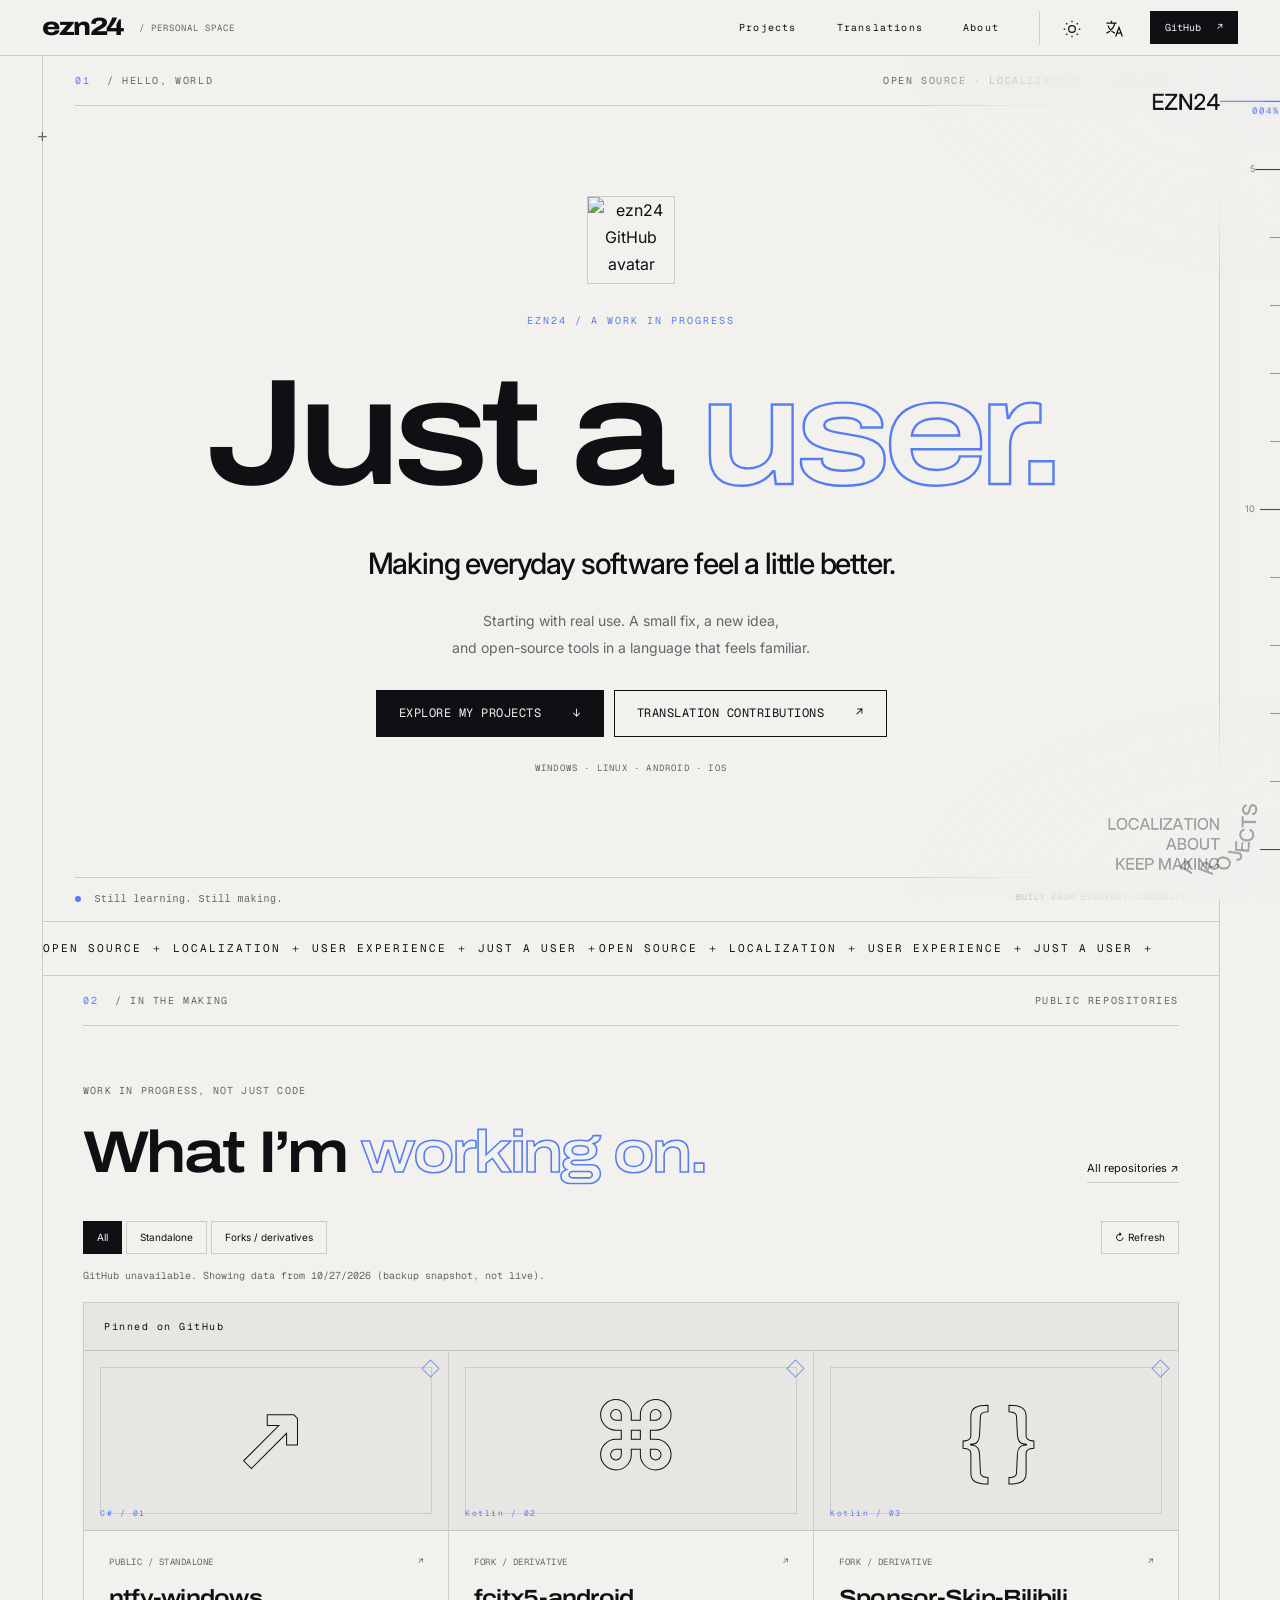
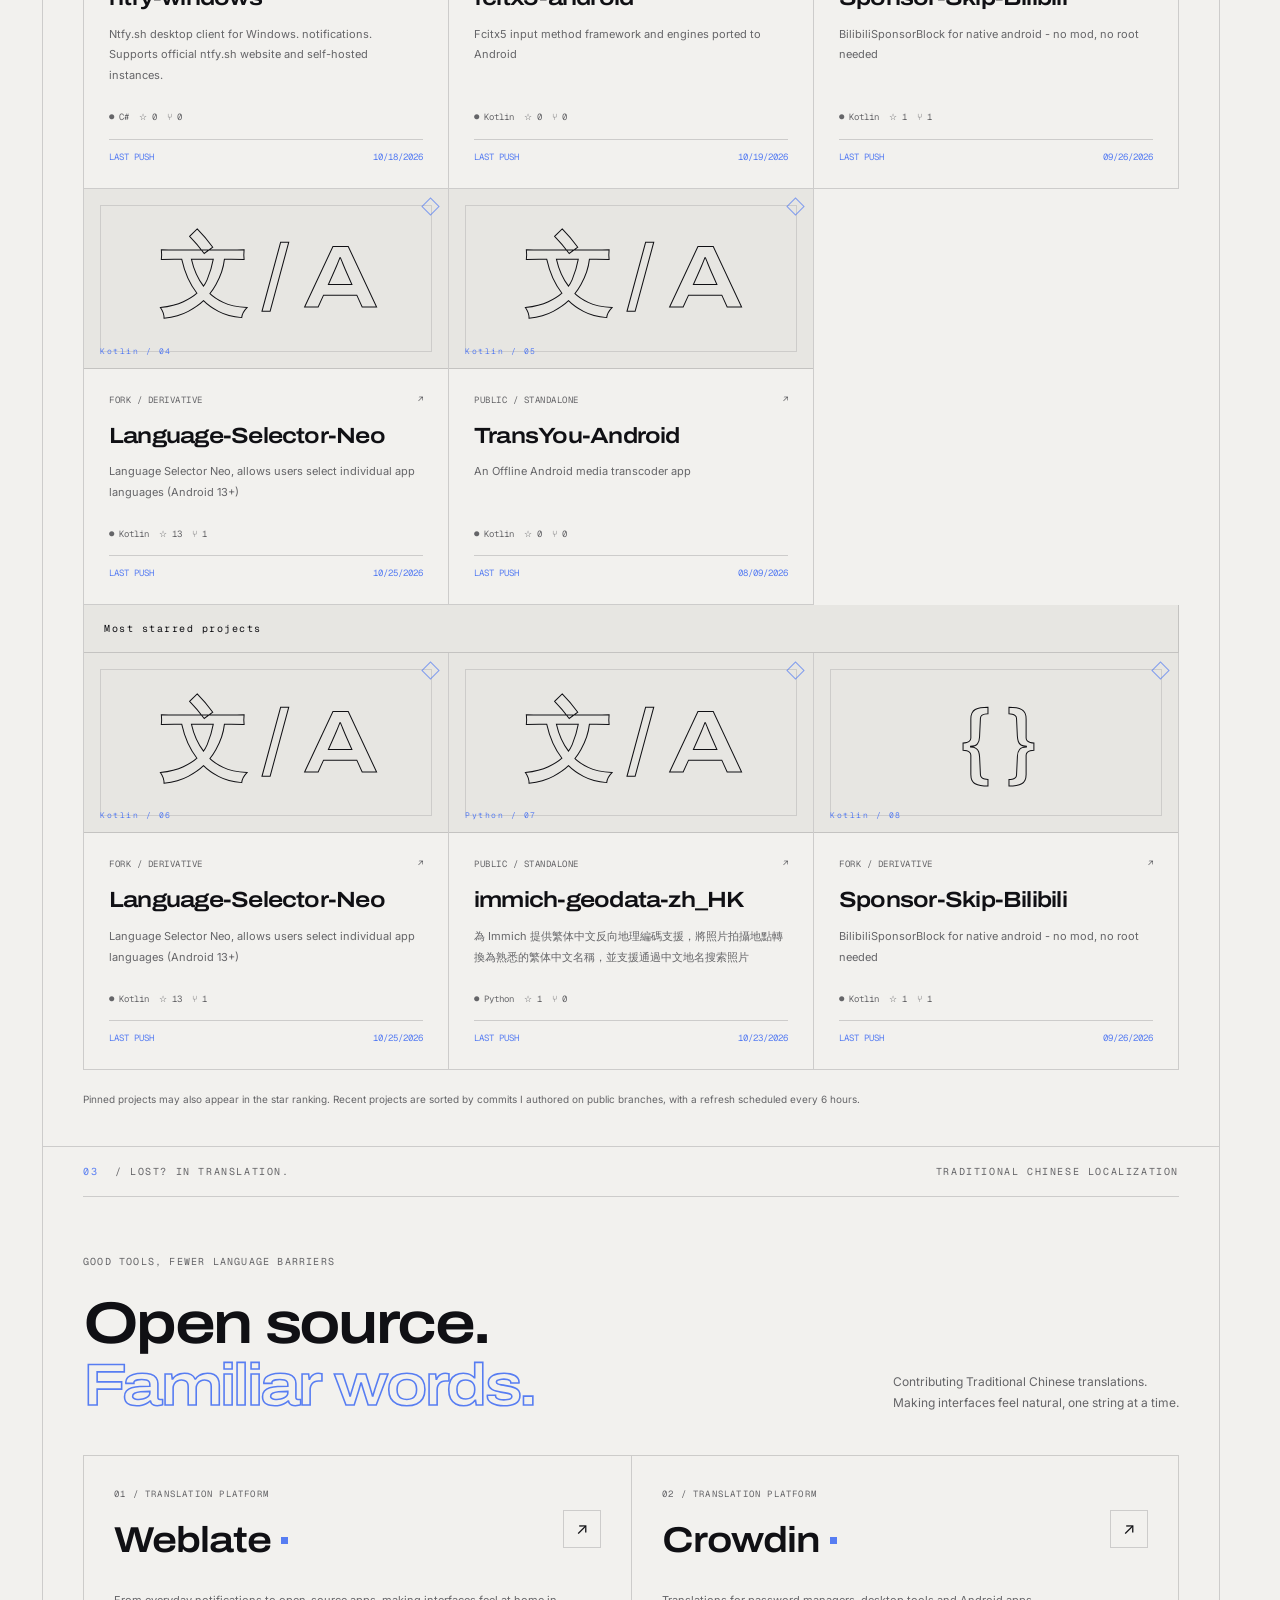
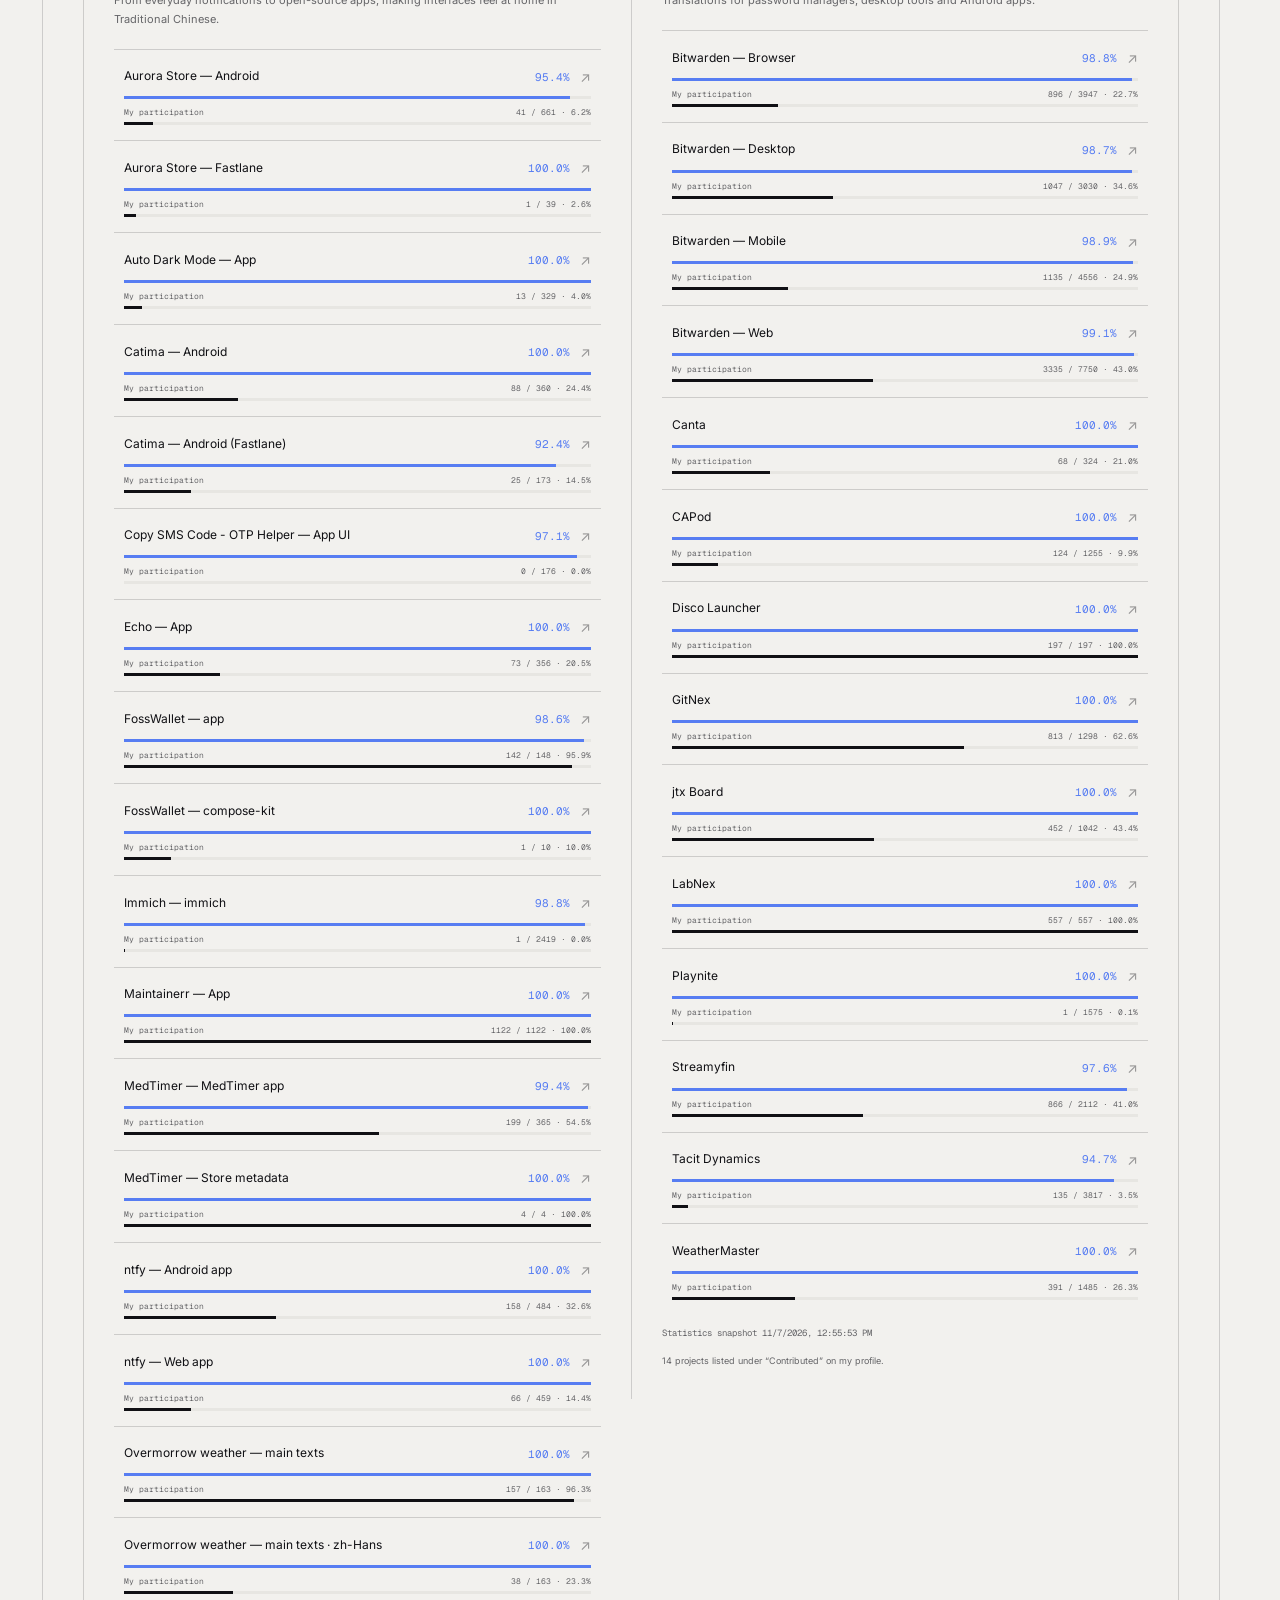
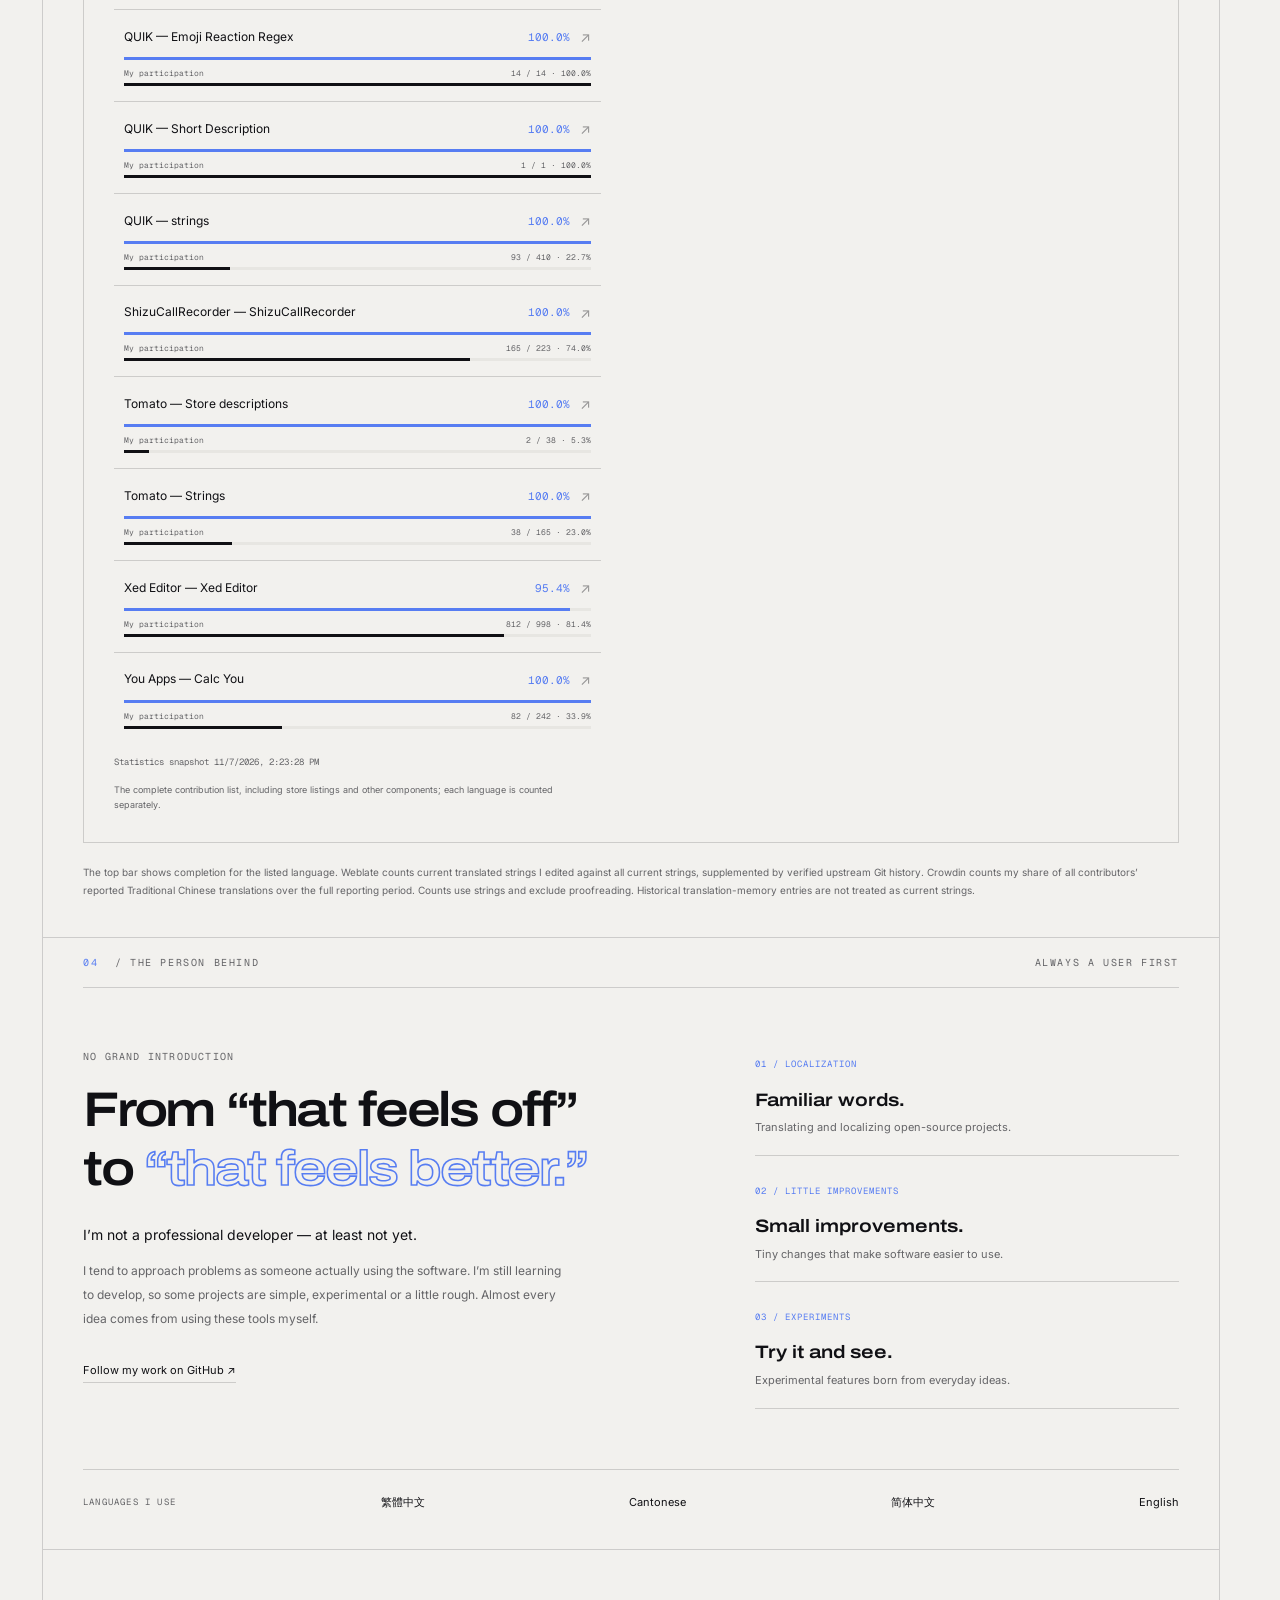
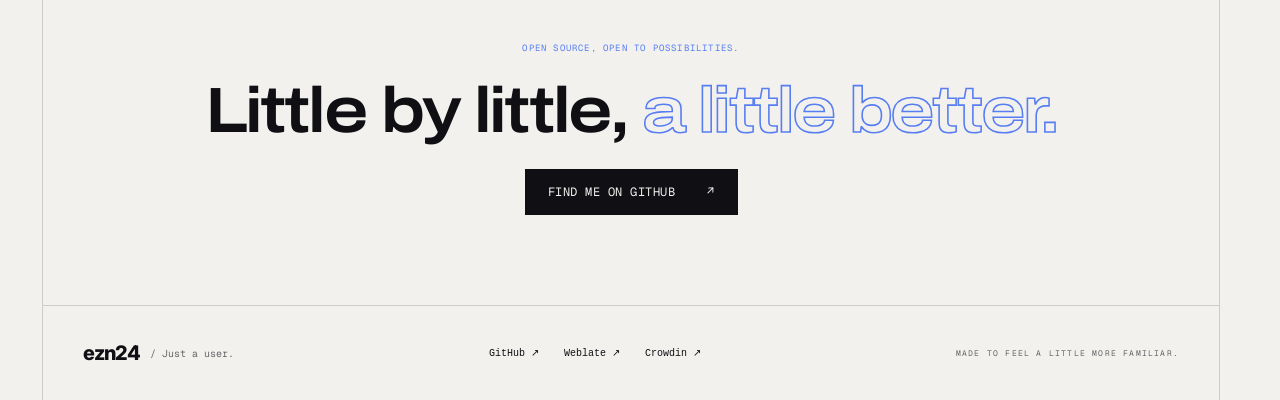
==== index.html @ c84e6b8a "Rank authored commits and discover new Weblate contributions automatically" ====
<!doctype html>
<html lang="zh-Hant" data-theme="system">
<head>
  <meta charset="utf-8">
  <meta name="viewport" content="width=device-width, initial-scale=1">
  <meta name="description" content="ezn24 — Just a user. 從實際使用出發，參與開源開發、繁體中文在地化與 UX 改善。">
  <meta name="color-scheme" content="light dark">
  <title>ezn24 — Just a user.</title>
  <script>try{const t=localStorage.getItem('ezn24-theme');if(['light','dark','system'].includes(t))document.documentElement.dataset.theme=t}catch{}</script>
  <link rel="icon" href="https://avatars.githubusercontent.com/u/62716651?v=4&amp;s=64">
  <link rel="apple-touch-icon" href="https://avatars.githubusercontent.com/u/62716651?v=4&amp;s=180">
  <link rel="preconnect" href="https://fonts.googleapis.com">
  <link rel="preconnect" href="https://fonts.gstatic.com" crossorigin>
  <link href="https://fonts.googleapis.com/css2?family=Archivo:wdth,wght@118,620;118,800&family=Geist+Mono:wght@400;500&family=Inter:wght@400;500;600&display=swap" rel="stylesheet">
  <link rel="stylesheet" href="./profile.css?v=20261108-activity1">
  <script src="./i18n.js?v=20261108-activity1" defer></script>
  <script src="./profile.js?v=20261108-activity1" defer></script>
  <script src="./scroll-instrument.js?v=20261028-smooth6" defer></script>
</head>
<body>
  <a class="skip" href="#main">跳至主要內容</a>
  <header class="nav">
    <a class="wordmark" href="#" aria-label="ezn24 首頁">ezn24<span class="nav-caption">/ personal space</span></a>
    <nav aria-label="主要導覽"><a href="#projects">開發中</a><a href="#translations">翻譯貢獻</a><a href="#about">關於我</a></nav>
    <div class="nav-controls">
      <div class="control-dropdown">
        <button type="button" id="theme-trigger" class="icon-button" aria-label="外觀主題" aria-haspopup="menu" aria-expanded="false" aria-controls="theme-menu"><svg class="theme-glyph" viewBox="0 0 24 24" fill="none" stroke="currentColor" stroke-width="1.5" aria-hidden="true"><circle cx="12" cy="12" r="4"/><path d="M12 2v2m0 16v2M2 12h2m16 0h2M5 5l1.5 1.5m11 11L19 19M5 19l1.5-1.5m11-11L19 5"/></svg></button>
        <div id="theme-menu" class="control-menu" role="menu" aria-label="外觀主題" hidden></div>
        <select id="theme" hidden aria-label="外觀主題"><option value="system">跟隨系統</option><option value="light">淺色</option><option value="dark">深色</option></select>
      </div>
      <div class="control-dropdown">
        <button type="button" id="language-trigger" class="icon-button" aria-label="介面語言" aria-haspopup="menu" aria-expanded="false" aria-controls="language-menu"><svg viewBox="0 0 24 24" fill="none" stroke="currentColor" stroke-width="1.5" aria-hidden="true"><path d="M3 5h12M9 2v3m4 0c-1 6-4 9-10 12M5 8c1 4 4 7 8 9m1 4 4-11 4 11m-6.5-4h5"/></svg></button>
        <div id="language-menu" class="control-menu" role="menu" aria-label="介面語言" hidden></div>
        <select id="language" hidden aria-label="介面語言"><option value="system">自動語言</option><option value="zh-Hant">繁體中文</option><option value="zh-Hans">简体中文</option><option value="en">English</option></select>
      </div>
    </div>
    <a class="nav-github" href="https://github.com/ezn24"><span>GitHub</span><span class="nav-arrow" aria-hidden="true">↗</span></a>
  </header>

  <main id="main" class="page">
    <section id="hello" class="hero" aria-labelledby="hero-title">
      <div class="section-label"><span><b>01</b> / Hello, world</span><span>開源 · 在地化 · 日常實驗</span></div>
      <div class="hero-content">
        <div class="avatar-frame"><img src="https://avatars.githubusercontent.com/u/62716651?v=4" alt="ezn24 的 GitHub 頭像" width="88" height="88"></div>
        <p class="eyebrow">EZN24 / A WORK IN PROGRESS</p>
        <h1 id="hero-title">Just a <em>user.</em></h1>
        <p class="hero-subtitle">讓日常用的軟體，更順手一點。</p><p class="hero-description">從實際使用出發，修一點體驗、試一個想法，<br class="desktop-break">也讓更多開源軟體，說我們熟悉的語言。</p>
        <div class="actions"><a class="button primary" href="#projects">探索開發中的專案 <span>↓</span></a><a class="button" href="#translations">看看翻譯貢獻 <span>↗</span></a></div>
        <p class="micro">WINDOWS · LINUX · ANDROID · IOS</p>
      </div>
      <div class="hero-bottom"><span><i class="status-dot"></i> 仍在學習，也持續動手做</span><span>BUILT FROM EVERYDAY CURIOSITY</span></div>
    </section>
    <div class="marquee" aria-label="開源、在地化與日常實驗"><div class="marquee-track" aria-hidden="true"><span>OPEN SOURCE ＋ LOCALIZATION ＋ USER EXPERIENCE ＋ JUST A USER ＋ </span><span>OPEN SOURCE ＋ LOCALIZATION ＋ USER EXPERIENCE ＋ JUST A USER ＋ </span></div></div>
    <section id="projects" aria-labelledby="projects-title">
      <div class="section-label"><span><b>02</b> / In the making</span><span>PUBLIC REPOSITORIES</span></div>
      <div class="section-heading"><div><p class="eyebrow">不只是放在那裡的程式碼</p><h2 id="projects-title">最近，<em>在做什麼。</em></h2></div><a class="text-link" href="https://github.com/ezn24?tab=repositories">所有 repositories ↗</a></div>
      <div class="repo-toolbar"><div class="filters" role="group" aria-label="篩選專案"><button type="button" class="active" data-filter="all" aria-pressed="true">全部</button><button type="button" data-filter="original" aria-pressed="false">獨立倉庫</button><button type="button" data-filter="fork" aria-pressed="false">Fork / 衍生開發</button></div><button type="button" id="refresh" class="refresh">↻ 更新</button></div>
      <p id="repo-status" class="data-status" role="status">正在讀取 GitHub 公開資料…</p>
      <div id="repo-grid" class="repo-grid" aria-busy="true"><div class="loading-card">正在載入近期專案…</div></div>
      <noscript><p>請啟用 JavaScript 以查看即時 repo 資料，或<a href="https://github.com/ezn24?tab=repositories">直接到 GitHub 查看</a>。</p></noscript>
      <p class="footnote">星數榜可與釘選重複。近期專案依我在公開分支上署名的提交排序，每 6 小時排程更新。</p>
    </section>
    <section id="translations" aria-labelledby="translation-title">
      <div class="section-label"><span><b>03</b> / Lost? In translation.</span><span>TRADITIONAL CHINESE LOCALIZATION</span></div>
      <div class="section-heading"><div><p class="eyebrow">讓好用的工具，少一道語言門檻</p><h2 id="translation-title">開源世界，<br><em>也有熟悉的語言。</em></h2></div><p class="section-description">參與繁體中文翻譯與在地化。<br>不只換一種語言，也希望介面讀起來更自然。</p></div>
      <div class="translation-columns">
        <article class="platform"><header><div><p class="micro">01 / TRANSLATION PLATFORM</p><h3>Weblate<span class="platform-dot green"></span></h3></div><a class="square-link" href="https://hosted.weblate.org/user/ezn24/" aria-label="前往 ezn24 的 Weblate 個人頁">↗</a></header><p class="platform-intro">從日常通知到開源應用，讓介面更貼近繁中使用習慣。</p><div id="weblate-projects" class="translation-list"></div><p class="platform-note">列出完整貢獻清單，包含商店說明與其他元件；個別語言分開統計。</p></article>
        <article class="platform"><header><div><p class="micro">02 / TRANSLATION PLATFORM</p><h3>Crowdin<span class="platform-dot orange"></span></h3></div><a class="square-link" href="https://crowdin.com/profile/ezn24" aria-label="前往 ezn24 的 Crowdin 個人頁">↗</a></header><p class="platform-intro">參與密碼管理、桌面工具與 Android 應用等專案的翻譯。</p><div id="crowdin-projects" class="translation-list"></div><p class="platform-note">個人頁「Contributed」列出 14 個項目。</p></article>
      </div>
      <p class="footnote">上方為各項目所列語言的完成率。「我的參與」：Weblate 為曾修改且目前已翻譯的字串／全部現存字串，並以可核實的上游 Git 歷史補回遺失紀錄；Crowdin 為個人歷年繁中翻譯數／所有貢獻者的歷年繁中翻譯數。按字串計，不含審核；歷史記憶庫筆數不直接當作現存字串數。</p>
    </section>
    <section id="about" aria-labelledby="about-title">
      <div class="section-label"><span><b>04</b> / The person behind</span><span>ALWAYS A USER FIRST</span></div>
      <div class="about-layout"><div><p class="eyebrow">沒有很厲害的自我介紹</p><h2 id="about-title">從「這裡有點怪」<br>到<em>「這樣順多了」。</em></h2><p class="about-lead">我並不是專業開發者，至少目前還不是。</p><p class="body-copy">比起從工程角度出發，我更常從「實際使用者」的角度去思考問題。我也正在學習開發；有些專案可能簡單、實驗性質，甚至還有點粗糙。但幾乎所有靈感，都來自我真的在使用這些東西。</p><a class="text-link" href="https://github.com/ezn24">在 GitHub 看看我的足跡 ↗</a></div><div class="principles"><div><span>01 / LOCALIZATION</span><h3>熟悉的語言。</h3><p>開源項目的翻譯與在地化。</p></div><div><span>02 / LITTLE IMPROVEMENTS</span><h3>順手的細節。</h3><p>從使用體驗出發的小修改。</p></div><div><span>03 / EXPERIMENTS</span><h3>先試試再說。</h3><p>自己想到的實驗性功能。</p></div></div></div>
      <div class="languages"><span class="micro">LANGUAGES I USE</span><span>繁體中文</span><span>廣東話</span><span>简体中文</span><span>English</span></div>
    </section>
    <section id="next" class="closing"><p class="eyebrow">OPEN SOURCE, OPEN TO POSSIBILITIES.</p><h2>一點一點，<em>變得更好。</em></h2><a class="button primary" href="https://github.com/ezn24">到 GitHub 打個招呼 <span>↗</span></a></section>
    <footer><a class="wordmark" href="#">ezn24<span class="nav-caption">/ Just a user.</span></a><div><a href="https://github.com/ezn24">GitHub ↗</a><a href="https://hosted.weblate.org/user/ezn24/">Weblate ↗</a><a href="https://crowdin.com/profile/ezn24">Crowdin ↗</a></div><span class="micro">MADE TO FEEL A LITTLE MORE FAMILIAR.</span></footer>
  </main>
</body>
</html>
---- profile.css ----
:root{color-scheme:light;--bg:#f2f1ee;--raised:#faf9f7;--sunken:#e8e7e2;--ink:#191c1a;--muted:#62665f;--line:#cdd0c7;--accent:#367e70;--accent-soft:#e0eae3;--inverse:#f7f6f2;--shadow:0 16px 45px #19362a12}
:root[data-theme=dark]{color-scheme:dark;--bg:#151917;--raised:#1c211e;--sunken:#111512;--ink:#edece5;--muted:#a8b1a6;--line:#394139;--accent:#8bc4ad;--accent-soft:#25392f;--inverse:#132219;--shadow:0 16px 45px #0003}
@media(prefers-color-scheme:dark){:root[data-theme=system]{color-scheme:dark;--bg:#151917;--raised:#1c211e;--sunken:#111512;--ink:#edece5;--muted:#a8b1a6;--line:#394139;--accent:#8bc4ad;--accent-soft:#25392f;--inverse:#132219;--shadow:0 16px 45px #0003}}
*{box-sizing:border-box}html{scroll-behavior:smooth;scroll-padding-top:90px}body{margin:0;background:var(--bg);color:var(--ink);font-family:Arial,"Noto Sans TC","PingFang TC","Microsoft JhengHei",sans-serif;line-height:1.7;-webkit-font-smoothing:antialiased}a{color:inherit;text-decoration:none}a,button,select{touch-action:manipulation}button,select{font:inherit;color:inherit}button{cursor:pointer}a:focus-visible,button:focus-visible,select:focus-visible,summary:focus-visible{outline:2px solid var(--accent);outline-offset:5px}a:hover{color:var(--accent)}button:disabled{cursor:wait;opacity:.55}::selection{background:var(--accent);color:var(--bg)}.page{max-width:1280px;margin:auto;border-inline:1px solid var(--line)}.nav{height:76px;border-bottom:1px solid var(--line);display:flex;align-items:center;gap:22px;padding:0 max(24px,calc((100vw - 1200px)/2));position:sticky;top:0;z-index:10;background:var(--bg)}.wordmark{font-size:23px;font-weight:800;letter-spacing:-1px;display:flex;align-items:center;gap:10px;white-space:nowrap}.mark{display:inline-grid;place-items:center;background:var(--accent);color:var(--inverse);height:30px;width:30px;border-radius:5px}.nav-caption{font-size:10px;font-family:monospace;font-weight:400;color:var(--muted);letter-spacing:0}.nav nav{margin-left:auto;display:flex;gap:27px;font-size:12px}.theme-control{display:flex;align-items:center;gap:6px;border-left:1px solid var(--line);padding-left:20px}.theme-control select{max-width:110px;border:0;background:var(--bg);font-size:12px;cursor:pointer}.nav-github{font-size:11px;font-family:monospace;border:1px solid var(--ink);padding:7px 14px}.section-label{display:flex;justify-content:space-between;gap:16px;text-transform:uppercase;font:10px/1.5 monospace;letter-spacing:1px;color:var(--muted);padding:17px 0;border-bottom:1px solid var(--line)}.section-label b{color:var(--accent);font-weight:400;margin-right:9px}.hero{padding:0 40px}.hero-content{text-align:center;padding:65px 20px 58px}.avatar-frame{width:88px;height:88px;margin:0 auto 24px;position:relative}.avatar-frame img{border-radius:18px;display:block;filter:saturate(.8);box-shadow:var(--shadow)}.avatar-frame>span{position:absolute;right:-11px;bottom:-8px;width:29px;height:29px;display:grid;place-items:center;border-radius:50%;background:var(--accent);color:var(--inverse);border:4px solid var(--bg);font-size:18px}.eyebrow,.micro{font:10px/1.8 monospace;letter-spacing:1.2px;color:var(--muted)}.eyebrow{margin:0 0 20px}.hero .eyebrow{color:var(--accent)}h1{font-size:clamp(64px,8.2vw,108px);line-height:1.06;letter-spacing:-6px;font-weight:600;margin:10px 0 25px}em{font-family:Georgia,"Noto Serif TC",serif;font-style:italic;font-weight:400;color:var(--accent)}.hero-subtitle{font-size:clamp(22px,3vw,36px);font-weight:500;letter-spacing:-1.3px;display:inline-block;margin-top:13px}.hero-description{font-size:15px;line-height:1.9;color:var(--muted);margin:0 auto 29px}.actions{display:flex;justify-content:center;gap:10px;flex-wrap:wrap}.button{display:inline-flex;align-items:center;justify-content:center;gap:32px;min-height:48px;padding:12px 22px;border:1px solid var(--line);font-size:12px;transition:background .2s,transform .2s}.button.primary{background:var(--ink);color:var(--bg);border-color:var(--ink)}.button:hover{background:var(--accent-soft);color:var(--accent);transform:translateY(-2px)}.button.primary:hover{background:var(--accent);border-color:var(--accent);color:var(--inverse)}.hero .micro{margin-top:23px;font-size:9px}.hero-bottom{border-top:1px solid var(--line);display:flex;justify-content:space-between;gap:12px;padding:14px 0;font:10px/1.5 monospace;color:var(--muted);letter-spacing:.5px}.status-dot{display:inline-block;width:6px;height:6px;background:var(--accent);border-radius:50%;margin-right:7px}.hero-bottom>span:last-child{font-size:9px}main>section:not(.hero){border-top:1px solid var(--line);padding:0 40px 38px}.section-heading{display:flex;justify-content:space-between;align-items:flex-end;gap:30px;padding:40px 0 30px}.section-heading .eyebrow{margin-bottom:12px}h2{font-size:clamp(30px,4vw,48px);line-height:1.35;font-weight:500;letter-spacing:-1.6px;margin:0}h2 em{font-family:Georgia,"Noto Serif TC","Songti TC",serif}.text-link{font-size:11px;border-bottom:1px solid var(--line);padding-bottom:5px;white-space:nowrap}.repo-toolbar{display:flex;align-items:center;justify-content:space-between;gap:12px}.filters{display:flex;gap:4px;flex-wrap:wrap}.filters button,.refresh{font-size:10px;border:1px solid var(--line);padding:7px 13px;background:transparent}.filters button.active{background:var(--ink);color:var(--bg);border-color:var(--ink)}.filters button:hover,.refresh:hover{border-color:var(--accent)}.data-status{font:10px/1.7 monospace;color:var(--muted);margin:13px 0 18px}.repo-grid{display:grid;grid-template-columns:repeat(3,minmax(0,1fr));gap:15px}.repo-card{border:1px solid var(--line);background:var(--raised);position:relative;display:flex;flex-direction:column;min-width:0;transition:transform .2s,border-color .2s}.repo-card:hover{border-color:var(--accent);transform:translateY(-3px)}.repo-art{height:142px;overflow:hidden;position:relative;background:var(--accent-soft);border-bottom:1px solid var(--line);display:flex;align-items:center;justify-content:center}.repo-art .art-symbol{font-family:Georgia,serif;font-size:74px;line-height:1;color:var(--accent);letter-spacing:-6px;transform:rotate(-8deg);opacity:.75}.repo-art:before{content:"";position:absolute;inset:20px;border:1px solid var(--accent);opacity:.2}.repo-art:after{content:"";position:absolute;height:200px;width:200px;right:-65px;top:-130px;border:1px solid var(--accent);border-radius:50%;opacity:.25}.repo-art.blue{background:var(--sunken)}.repo-art.blue .art-symbol{transform:rotate(0deg);font-family:monospace;font-size:50px;letter-spacing:-8px}.art-label{position:absolute;bottom:12px;left:16px;font:8px monospace;letter-spacing:1.5px;color:var(--accent)}.repo-content{padding:18px;flex:1;display:flex;flex-direction:column}.repo-top{display:flex;justify-content:space-between;color:var(--muted);font:9px monospace;letter-spacing:.5px}.repo-card h3{font-size:17px;line-height:1.4;letter-spacing:-.5px;margin:15px 0 10px;overflow-wrap:anywhere;font-weight:600}.repo-card p{font-size:11px;line-height:1.85;color:var(--muted);margin:0 0 25px;display:-webkit-box;-webkit-line-clamp:3;-webkit-box-orient:vertical;overflow:hidden}.repo-meta{display:flex;gap:10px;flex-wrap:wrap;margin-top:auto;font:9px/1.6 monospace;color:var(--muted)}.repo-footer{border-top:1px solid var(--line);margin-top:14px;padding-top:11px;display:flex;justify-content:space-between;font:9px monospace;color:var(--accent)}.repo-card a:after{content:"";position:absolute;inset:0}.repo-card a:focus-visible:after{outline:2px solid var(--accent);outline-offset:3px}.footnote{font-size:10px;line-height:1.8;color:var(--muted);margin:20px 0 0}.loading-card{padding:35px;border:1px solid var(--line);grid-column:1/-1;color:var(--muted)}.section-description{font-size:12px;color:var(--muted);margin:0 0 4px}.translation-columns{display:grid;grid-template-columns:1fr 1fr;gap:22px}.platform{padding:24px;border:1px solid var(--line);background:var(--raised)}.platform header{display:flex;align-items:center;justify-content:space-between}.platform header .micro{margin:0 0 8px;font-size:9px}.platform h3{font-size:27px;font-weight:500;letter-spacing:-1px;margin:0;display:flex;align-items:center;gap:10px}.platform-dot{height:7px;width:7px;border-radius:50%}.green{background:var(--accent)}.orange{background:#bd8153}.square-link{height:38px;width:38px;border:1px solid var(--line);display:grid;place-items:center}.platform-intro{font-size:11px;color:var(--muted);margin:20px 0}.translation-item{display:flex;justify-content:space-between;align-items:center;gap:10px;border-top:1px solid var(--line);padding:11px 0;font-size:12px}.translation-item small{font:8px monospace;color:var(--muted);margin-left:auto;letter-spacing:.4px}.translation-item>span:last-child{color:var(--muted)}details summary{border-top:1px solid var(--line);padding:12px 0;font-size:11px;cursor:pointer;list-style:none}summary::-webkit-details-marker{display:none}summary>span{float:right;color:var(--accent)}details[open] summary>span{transform:rotate(45deg)}.platform-note{font-size:9px;line-height:1.7;color:var(--muted);margin:12px 0 0}.about-layout{display:grid;grid-template-columns:1.35fr 1fr;gap:90px;padding:45px 0}.about-layout .eyebrow{margin-bottom:15px}.about-layout h2{font-size:38px}.about-lead{font-size:14px;margin:25px 0 12px}.body-copy{font-size:12px;color:var(--muted);line-height:2;margin-bottom:24px;max-width:490px}.principles>div{border-bottom:1px solid var(--line);padding:0 0 18px;margin-bottom:19px}.principles>div:last-child{margin-bottom:0}.principles span{font:9px monospace;color:var(--accent);letter-spacing:1px}.principles h3{font-size:18px;font-weight:500;margin:9px 0 3px}.principles p{font-size:11px;color:var(--muted);margin:0}.languages{display:flex;align-items:center;justify-content:space-between;gap:16px;border-top:1px solid var(--line);padding-top:23px;font-size:11px}.languages .micro{font-size:9px}.closing{text-align:center;background:var(--accent-soft);padding:60px 20px!important}.closing h2{margin-bottom:25px}.closing .eyebrow{font-size:9px;color:var(--accent)}footer{display:flex;gap:25px;flex-wrap:wrap;justify-content:space-between;align-items:center;padding:30px 40px}footer>div{display:flex;gap:25px;font:10px monospace}footer>.micro{font-size:8px}footer .wordmark{font-size:20px}.sr-only{position:absolute;width:1px;height:1px;padding:0;margin:-1px;overflow:hidden;clip:rect(0,0,0,0);white-space:nowrap;border:0}.skip{position:fixed;top:-70px;left:15px;padding:8px;background:var(--ink);color:var(--bg);z-index:99}.skip:focus{top:10px}
@media(min-width:1450px){.hero-content{padding-top:78px;padding-bottom:73px}}@media(max-width:900px){.nav-caption{display:none}.nav{gap:15px}.nav nav{gap:15px}.repo-grid{grid-template-columns:repeat(2,minmax(0,1fr))}.about-layout{gap:40px}.about-layout h2{font-size:32px}footer>.micro{width:100%}}
@media(max-width:600px){.nav{height:64px;padding:0 16px;gap:12px}.wordmark{font-size:21px;gap:7px}.nav nav{gap:12px}.nav nav a{font-size:10px}.nav nav a:last-child{display:none}.nav-github{display:none}.theme-control{padding-left:10px;gap:2px}.theme-control select{font-size:10px;width:81px}.mark{width:25px;height:25px;font-size:19px}.page{border:0}.hero{padding:0 20px}.section-label{font-size:8px;letter-spacing:.5px}.section-label>span:last-child{font-size:7px;text-align:right}.hero-content{padding:45px 0 40px}h1{font-size:75px;letter-spacing:-4.5px}.hero-subtitle{font-size:22px;letter-spacing:-1px;line-height:1.55;margin-top:16px}.hero-description{font-size:12px}.actions .button{font-size:10px;padding:11px 15px;gap:18px;min-height:43px}.hero-bottom{font-size:9px}.hero-bottom>span:last-child{display:none}main>section:not(.hero){padding:0 20px 28px}.section-heading{padding:30px 0 22px;gap:20px;align-items:flex-start;flex-direction:column}h2{font-size:32px}.section-heading .eyebrow{font-size:9px}.text-link{font-size:10px}.repo-grid{grid-template-columns:minmax(0,1fr);gap:16px}.repo-art{height:150px}.repo-content{padding:21px}.repo-card h3{font-size:20px}.repo-card p{font-size:12px}.filters button,.refresh{font-size:9px;padding:7px 9px}.repo-toolbar{gap:7px}.data-status{font-size:9px}.translation-columns{grid-template-columns:minmax(0,1fr);gap:17px}.platform{padding:22px}.about-layout{grid-template-columns:1fr;gap:35px;padding:30px 0}.about-layout h2{font-size:32px}.languages{flex-wrap:wrap;justify-content:flex-start;column-gap:22px;row-gap:12px}.languages .micro{width:100%}.closing h2{font-size:31px}footer{padding:25px 20px}footer>div{gap:22px}.footnote{font-size:9px}}
@media(prefers-reduced-motion:reduce){html{scroll-behavior:auto}*,*:before,*:after{transition:none!important;animation:none!important}}
/* Editorial monochrome revision: Archivo display, technical labels, outlined emphasis. */
:root{--bg:#f2f1ee;--raised:#f7f6f3;--sunken:#e7e6e2;--ink:#101014;--muted:#656568;--line:#10101429;--accent:#101014;--accent-soft:#e9e8e4;--inverse:#f2f1ee;--shadow:none}
:root[data-theme=dark]{--bg:#121316;--raised:#101014;--sunken:#08090b;--ink:#f2f1ee;--muted:#a7a6a8;--line:#f2f1ee29;--accent:#f2f1ee;--accent-soft:#1b1c20;--inverse:#121316;--shadow:none}
@media(prefers-color-scheme:dark){:root[data-theme=system]{--bg:#121316;--raised:#101014;--sunken:#08090b;--ink:#f2f1ee;--muted:#a7a6a8;--line:#f2f1ee29;--accent:#f2f1ee;--accent-soft:#1b1c20;--inverse:#121316;--shadow:none}}
body{font-family:Inter,"Noto Sans TC","PingFang TC","Microsoft JhengHei",sans-serif;overflow-x:clip}.nav{height:49px;gap:20px;backdrop-filter:blur(12px);background:color-mix(in srgb,var(--bg) 94%,transparent)}.nav .wordmark{font-family:Archivo,sans-serif;font-stretch:118%;font-weight:800;letter-spacing:-1px}.mark{border-radius:0}.page{max-width:1440px;margin-inline:42px}.nav-caption,.micro,.eyebrow,.section-label,.repo-top,.repo-meta,.repo-footer,.art-label,.data-status,.principles span,.scroll-ruler,.marquee{font-family:"Geist Mono",monospace}.section-label{position:sticky;top:49px;z-index:5;background:var(--bg);font-size:10px;letter-spacing:1.6px;min-height:48px;align-items:center}.hero{padding-inline:32px}.hero-content{padding:90px 0 92px;position:relative}.hero-content:before,.hero-content:after{content:"+";position:absolute;top:22px;font:18px monospace;color:var(--muted)}.hero-content:before{left:-38px}.hero-content:after{right:-38px}.avatar-frame{margin-bottom:28px}.avatar-frame img{filter:grayscale(1);border-radius:0;border:1px solid var(--line)}.avatar-frame>span{background:var(--bg);color:var(--ink);border-radius:0;border:1px solid var(--line);right:-9px;bottom:-9px}.hero .eyebrow{letter-spacing:2px;font-size:10px}h1,h2,.about-layout h2,.platform h3,.repo-card h3,.principles h3{font-family:Archivo,"Noto Sans TC",sans-serif;font-stretch:118%;font-weight:620}h1{font-size:clamp(82px,11.8vw,170px);line-height:.98;letter-spacing:-.055em;margin:30px 0}em,h2 em{font:inherit;font-style:normal;color:transparent;-webkit-text-stroke:1.6px var(--ink);paint-order:stroke fill}h1 em{-webkit-text-stroke:2.4px var(--ink)}.hero-subtitle{display:block;font-size:clamp(19px,2.3vw,30px);letter-spacing:-.04em;margin:0 0 20px;font-weight:500}.hero-description{font-size:14px;max-width:650px}.button{text-transform:uppercase;font-family:"Geist Mono",monospace;letter-spacing:.5px;border-color:var(--ink);min-height:46px;border-radius:0}.button:hover{transform:none;background:var(--ink);color:var(--bg)}.button.primary:hover{background:var(--bg);color:var(--ink)}.section-heading{padding:56px 0 38px}h2{font-size:clamp(36px,4.6vw,66px);line-height:1.05;letter-spacing:-.045em}.section-heading .eyebrow{margin-bottom:22px}.repo-grid{gap:0;border-top:1px solid var(--line);border-left:1px solid var(--line)}.repo-card{border:0;border-right:1px solid var(--line);border-bottom:1px solid var(--line);background:var(--bg);transition:background .18s,color .18s}.repo-card:hover{transform:none;background:var(--ink);color:var(--bg)}.repo-card:hover .repo-content{--muted:var(--bg);--accent:var(--bg);--line:currentColor}.repo-art{height:180px;background:var(--sunken)!important}.repo-art:before{inset:16px;border-color:var(--muted)}.repo-art .art-symbol,.repo-art.blue .art-symbol{font-family:Archivo,sans-serif;font-stretch:118%;font-size:88px;font-weight:620;letter-spacing:-.06em;transform:none;color:transparent;-webkit-text-stroke:1px var(--ink);opacity:1;transition:transform .8s cubic-bezier(.2,.8,.2,1)}.repo-card:hover .art-symbol{transform:scale(1.12) translateY(-4px)}.repo-art:after{border-radius:0;height:11px;width:11px;right:11px;top:11px;opacity:.7;transform:rotate(45deg)}.repo-content{padding:25px}.repo-card h3{font-size:22px;letter-spacing:-.035em}.repo-card a:hover{color:inherit}.translation-columns{gap:0;border:1px solid var(--line)}.platform{border:0;background:var(--bg);padding:30px}.platform+ .platform{border-left:1px solid var(--line)}.platform h3{font-size:36px}.platform-dot{border-radius:0;background:var(--ink)}.translation-item{transition:padding .2s,background .2s}.translation-item:hover{padding-inline:9px;background:var(--ink);color:var(--bg)}.translation-item:hover small,.translation-item:hover>span:last-child{color:inherit}.about-layout{gap:100px;padding-block:60px}.about-layout h2{font-size:clamp(32px,3.8vw,52px);line-height:1.2}.closing{background:var(--bg);padding:90px 20px!important}.closing h2{font-size:clamp(34px,5vw,72px)}footer{border-top:1px solid var(--line)}.marquee{border-top:1px solid var(--line);overflow:hidden;padding:17px 0;font-size:11px;letter-spacing:2px}.marquee-track{display:flex;width:max-content;animation:drift 36s linear infinite}.marquee-track span{white-space:nowrap;flex-shrink:0}.scroll-ruler{position:fixed;right:10px;top:155px;bottom:40px;width:22px;z-index:8;display:flex;align-items:center;gap:17px;flex-direction:column;font-size:8px;letter-spacing:1px;color:var(--muted)}.scroll-ruler>span:first-child{writing-mode:vertical-rl}.scroll-ruler>div{flex:1;width:9px;background:repeating-linear-gradient(to bottom,var(--line) 0 1px,transparent 1px 9px);position:relative}.scroll-ruler>div:after{content:"";height:30px;width:9px;position:absolute;top:calc(var(--progress,0) * (100% - 30px));background:var(--ink)}.language-control select{font-size:10px;border:0;background:var(--bg);max-width:96px}.reveal-ready{opacity:0;transform:translateY(30px);filter:blur(4px);transition:opacity .9s cubic-bezier(.2,.8,.2,1),transform .9s cubic-bezier(.2,.8,.2,1),filter .9s}.reveal-ready.is-visible{opacity:1;transform:none;filter:blur(0)}.hero-content>*{animation:arrive 1s cubic-bezier(.16,1,.3,1) both}.hero-content>:nth-child(2){animation-delay:.08s}.hero-content>:nth-child(3){animation-delay:.18s}.hero-content>:nth-child(4){animation-delay:.26s}.hero-content>:nth-child(5){animation-delay:.34s}.hero-content>:nth-child(6){animation-delay:.42s}.hero-content>:nth-child(7){animation-delay:.5s}@keyframes arrive{from{opacity:0;filter:blur(9px);transform:translateY(35px)}to{opacity:1;filter:blur(0);transform:none}}@keyframes drift{to{transform:translateX(-50%)}}
@media(min-width:1524px){.page{margin-inline:auto}}@media(max-width:900px){.nav{gap:12px}.nav-github{display:none}.theme-control{padding-left:10px}.page{margin-inline:22px}.scroll-ruler{right:3px;width:15px}.hero-content{padding:75px 0}.about-layout{gap:40px}.platform{padding:22px}}
@media(max-width:600px){.nav{height:55px;gap:8px;padding-inline:12px}.nav nav{gap:10px}.nav nav a{font-size:10px}.nav nav a:nth-child(2){display:none}.theme-control{padding-left:7px}.theme-control select{width:75px}.language-control select{width:78px;font-size:9px}.page{margin-inline:14px;border-inline:1px solid var(--line)}.hero{padding-inline:18px}.hero-content{padding:57px 0 55px}h1{font-size:clamp(67px,16vw,94px);letter-spacing:-.06em}.hero-subtitle{font-size:19px;line-height:1.55}.hero-content:before{left:-24px}.hero-content:after{right:-24px}.section-label{top:55px;font-size:8px}main>section:not(.hero){padding-inline:18px}.section-heading{padding-block:34px 25px}h2{font-size:38px}.scroll-ruler{display:none}.translation-columns{grid-template-columns:1fr}.platform+.platform{border-left:0;border-top:1px solid var(--line)}.repo-grid{gap:0}.repo-art{height:175px}.repo-card h3{font-size:23px}.about-layout{padding-block:35px}.closing{padding:60px 15px!important}footer{padding-inline:18px}}
@media(prefers-reduced-motion:reduce){.reveal-ready{opacity:1;transform:none;filter:none}.hero-content>*{animation:none}.marquee-track{animation:none}.repo-art .art-symbol{transition:none}}
/* ArtCraft-like compact technical navigation and animated controls. */
:root,:root[data-theme=light],:root[data-theme=dark]{--accent:#577df2;--accent-soft:color-mix(in srgb,#577df2 9%,var(--bg));--inverse:#fff}
@media(prefers-color-scheme:dark){:root[data-theme=system]{--accent:#577df2;--accent-soft:color-mix(in srgb,#577df2 12%,var(--bg));--inverse:#fff}}
.avatar-frame img{filter:none}.hero-content h1 em{color:transparent;-webkit-text-stroke:2.4px var(--accent)}h2 em{-webkit-text-stroke:1.6px var(--accent)}.platform-dot{background:var(--accent)}
.nav{padding-inline:42px;gap:20px;height:56px}.nav .wordmark{font-size:25px;letter-spacing:-1.5px;gap:16px}.nav .nav-caption{font:9px "Geist Mono",monospace;letter-spacing:1px;text-transform:uppercase}.nav nav{gap:0;align-self:stretch;align-items:stretch}.nav nav a{display:flex;align-items:center;justify-content:center;padding:0 20px;position:relative;isolation:isolate;font:10px "Geist Mono",monospace;letter-spacing:1.2px;overflow:hidden;transition:color .22s}.nav nav a:before{content:"";position:absolute;inset:0;background:var(--ink);z-index:-1;transform:translateY(101%);transition:transform .28s cubic-bezier(.2,.8,.2,1)}.nav nav a:hover,.nav nav a:focus-visible{color:var(--bg)}.nav nav a:hover:before,.nav nav a:focus-visible:before{transform:translateY(0)}.nav nav a:after{content:"";position:absolute;left:20px;right:20px;height:2px;bottom:10px;background:var(--accent);transform:scaleX(0);transform-origin:left;transition:transform .3s .04s}.nav nav a:hover:after,.nav nav a[aria-current=location]:after{transform:scaleX(1)}.nav-controls{display:flex;gap:8px;align-items:center;padding-left:14px;border-left:1px solid var(--line)}.control-dropdown{position:relative}.icon-button{width:34px;height:34px;display:grid;place-items:center;border:1px solid transparent;background:transparent;color:var(--ink);padding:7px;position:relative;transition:color .22s,background .22s,border-color .22s}.icon-button svg{width:20px;height:20px;transition:transform .5s cubic-bezier(.2,.8,.2,1)}.icon-button:hover,.icon-button[aria-expanded=true]{border-color:var(--line);background:var(--ink);color:var(--bg)}.icon-button:hover .theme-glyph{transform:rotate(90deg)}#language-trigger:hover svg{transform:translateY(-2px)}.control-menu{position:absolute;top:calc(100% + 12px);right:0;width:185px;background:var(--bg);border:1px solid var(--line);padding:5px;box-shadow:0 14px 35px #0002;z-index:40;transform-origin:top right;animation:menu-enter .22s cubic-bezier(.2,.8,.2,1) both}.control-menu[hidden]{display:none}.control-menu button{display:flex;align-items:center;width:100%;border:0;background:transparent;text-align:left;padding:12px 10px;gap:12px;font:11px "Geist Mono",sans-serif;transition:background .18s,color .18s,padding .18s}.control-menu button:after{content:"↗";margin-left:auto;opacity:0;transform:translate(-4px,4px);transition:opacity .2s,transform .2s}.control-menu button:hover,.control-menu button:focus-visible{background:var(--ink);color:var(--bg);padding-left:14px}.control-menu button:hover:after,.control-menu button:focus-visible:after{opacity:1;transform:none}.choice-indicator{width:5px;height:5px;border:1px solid var(--muted);transform:rotate(45deg);flex-shrink:0}.control-menu [aria-checked=true] .choice-indicator{background:var(--accent);border-color:var(--accent)}.nav-github{display:flex;align-items:center;gap:16px;padding:9px 14px;font:10px "Geist Mono",monospace;background:var(--ink);color:var(--bg);transition:background .2s,color .2s,border-color .2s}.nav-github:hover{background:var(--accent);color:#fff;border-color:var(--accent)}.nav-arrow{display:inline-block;transition:transform .25s}.nav-github:hover .nav-arrow{transform:translate(2px,-2px)}.section-label{top:56px}.button{position:relative;isolation:isolate;overflow:hidden;background:transparent;transition:color .25s,border-color .25s}.button:before{content:"";position:absolute;inset:0;background:var(--ink);z-index:-1;transform:translateY(101%);transition:transform .3s cubic-bezier(.2,.8,.2,1)}.button:hover{background:transparent;color:var(--bg)}.button:hover:before{transform:translateY(0)}.button.primary{background:var(--ink);color:var(--bg)}.button.primary:before{background:var(--accent)}.button.primary:hover{background:var(--ink);border-color:var(--accent);color:#fff}.button>span{display:inline-block;transition:transform .3s cubic-bezier(.2,.8,.2,1)}.button:hover>span{transform:translate(3px,-3px)}.button[href^="#"]:hover>span{transform:translateY(4px)}.square-link{transition:background .2s,color .2s,transform .3s}.square-link:hover{background:var(--ink);color:var(--bg);transform:translate(2px,-2px)}@keyframes menu-enter{from{opacity:0;transform:translateY(-7px) scale(.97)}to{opacity:1;transform:none}}
@media(max-width:900px){.nav{padding-inline:24px;gap:12px}.nav nav a{padding-inline:14px}.nav .nav-caption{display:none}.nav-github{display:none}}
@media(max-width:600px){.nav{padding-inline:14px;gap:8px}.nav .wordmark{font-size:23px}.nav nav{margin-left:auto}.nav nav a,.nav nav a:nth-child(2),.nav nav a:last-child{display:flex;padding-inline:9px;font-size:9px;letter-spacing:0}.nav nav a:after{left:9px;right:9px}.nav-controls{padding-left:8px;gap:2px}.icon-button{width:30px;height:32px;padding:6px}.control-menu{width:170px}.section-label{top:56px}}
@media(prefers-reduced-motion:reduce){.control-menu{animation:none}.nav nav a:before,.button:before,.nav nav a:after,.icon-button svg,.button>span,.nav-arrow{transition:none}}
.repo-group-label{grid-column:1/-1;font:10px "Geist Mono",monospace;letter-spacing:1.5px;padding:17px 20px;margin:0;background:var(--sunken);border-bottom:1px solid var(--line);border-right:1px solid var(--line)}.translation-progress{padding:12px 0;border-top:1px solid var(--line)}.translation-progress>a{display:flex;justify-content:space-between;gap:12px;font-size:12px;margin-bottom:8px}.translation-progress .progress-value{font:11px "Geist Mono",monospace;color:var(--accent)}.translation-progress progress{appearance:none;width:100%;height:3px;display:block;border:0;background:var(--sunken)}.translation-progress progress::-webkit-progress-bar{background:var(--sunken)}.translation-progress progress::-webkit-progress-value{background:var(--accent)}.translation-progress progress::-moz-progress-bar{background:var(--accent)}.progress-note{font:9px/1.8 "Geist Mono",monospace;color:var(--muted);margin:10px 0}
.progress-detail{display:flex;gap:8px;font:8px "Geist Mono",monospace;color:var(--muted);margin:8px 0 5px}.progress-detail span:nth-child(3){margin-left:auto}.approved-progress{opacity:.45}.translation-columns{align-items:start}.platform{min-width:0}
/* Both platforms share one progress-card interaction. */
.translation-progress{position:relative;padding:15px 10px;isolation:isolate;transition:color .25s}.translation-progress:before{content:"";position:absolute;inset:0;background:var(--ink);z-index:-1;transform:scaleY(0);transform-origin:bottom;transition:transform .3s cubic-bezier(.2,.8,.2,1)}.translation-progress:hover:before,.translation-progress:focus-within:before{transform:scaleY(1)}.translation-progress:hover,.translation-progress:focus-within{color:var(--bg)}.translation-progress>a{align-items:center;gap:10px;transition:transform .3s,color .3s}.translation-progress:hover>a,.translation-progress:focus-within>a{transform:translateX(3px);color:var(--bg)}.translation-progress .progress-value{margin-left:auto}.progress-arrow{font-size:14px;opacity:.4;transition:transform .3s,opacity .3s}.translation-progress:hover .progress-arrow,.translation-progress:focus-within .progress-arrow{opacity:1;transform:translate(2px,-2px)}.translation-progress:hover .progress-detail,.translation-progress:focus-within .progress-detail{color:var(--bg)}.translation-progress progress{transform-origin:left;transition:opacity .3s}.progress-enter progress{animation:progress-fill .9s cubic-bezier(.2,.8,.2,1) both}.progress-enter progress.approved-progress{animation-delay:.1s}@keyframes progress-fill{from{transform:scaleX(0)}to{transform:scaleX(1)}}@media(prefers-reduced-motion:reduce){.progress-enter progress{animation:none}.translation-progress:before,.translation-progress>a,.progress-arrow{transition:none}}
/* Scroll ruler: rolling percentage digits, drifting ticks and a damped marker. */
#scroll-value{display:inline-flex;height:1em;line-height:1;letter-spacing:0;font-variant-numeric:tabular-nums}.ruler-digit-window{display:block;height:1em;width:.65em;overflow:hidden}.ruler-digit-column{display:flex;flex-direction:column;will-change:transform;transition:transform .28s cubic-bezier(.2,.9,.2,1)}.ruler-digit-column>span{display:block;height:1em;line-height:1;flex-shrink:0}.scroll-ruler>div{background-position:0 var(--ruler-offset,0px)}.scroll-ruler>div:after{background:var(--accent);transition:height .25s,box-shadow .25s,opacity .25s;opacity:.65}.scroll-ruler.is-scrolling>div:after{opacity:1;box-shadow:0 0 12px #577df24d}.scroll-ruler>span:first-child{position:relative;transition:color .2s}.scroll-ruler>span:first-child:after{content:'↓';display:inline-block;margin-top:7px;transform:translateY(0);opacity:.45}.scroll-ruler.is-scrolling>span:first-child{color:var(--accent)}.scroll-ruler.is-scrolling>span:first-child:after{animation:ruler-arrow .6s ease-in-out infinite}@keyframes ruler-arrow{0%,100%{transform:translateY(-2px);opacity:.3}50%{transform:translateY(3px);opacity:1}}@media(prefers-reduced-motion:reduce){.ruler-digit-column,.scroll-ruler>div:after,.scroll-ruler>span:first-child{transition:none}.scroll-ruler.is-scrolling>span:first-child:after{animation:none}}
/* Document-scale ruler with per-letter section navigation. */
.has-scroll-instrument{scrollbar-width:none}.has-scroll-instrument::-webkit-scrollbar{display:none}.has-scroll-instrument .page{margin-right:60px}.nav{z-index:60}.scroll-instrument{position:fixed;inset:0;z-index:40;pointer-events:none;font-family:"Geist Mono",monospace}.scroll-instrument[hidden]{display:none}.instrument-rail{position:absolute;inset:0 0 0 auto;width:60px;overflow:hidden;pointer-events:auto;cursor:crosshair;touch-action:none;outline-offset:-2px!important}.instrument-frost{position:absolute;inset:56px 0 0 auto;width:60px;backdrop-filter:blur(9px);background:color-mix(in srgb,var(--bg) 55%,transparent);mask-image:linear-gradient(to left,#000 40%,transparent)}.instrument-ticks{position:absolute;inset:0}.instrument-tick{position:absolute;inset:0 0 auto;height:0;will-change:transform}.instrument-tick i{position:absolute;right:0;top:0;height:1px;width:10px;background:var(--ink);transform-origin:right center}.instrument-tick:has(span) i{width:20px}.instrument-tick>span{position:absolute;right:24px;top:0;transform:translateY(-50%);font-size:9px;line-height:1;letter-spacing:.08em;color:var(--ink)}.instrument-needle{position:absolute;top:0;left:0;right:0;height:0;border-top:1px solid var(--accent);filter:drop-shadow(0 0 3px #577df240);will-change:transform}.instrument-readout{position:absolute;right:2px;display:flex;gap:1px;align-items:center;color:var(--accent);font:9px/1 "Geist Mono",monospace;white-space:nowrap}.instrument-digit-window{width:.65em;height:1em;overflow:hidden;display:block}.instrument-digit-column{display:flex;flex-direction:column;transition:transform .28s cubic-bezier(.2,.9,.2,1)}.instrument-digit-column>span{display:block;height:1em;line-height:1;flex-shrink:0}.instrument-viewport{position:absolute;top:0;left:0;right:0;background:color-mix(in srgb,var(--ink) 10%,transparent);border-block:1px solid color-mix(in srgb,var(--ink) 50%,transparent);will-change:transform,height}.instrument-ghost{position:absolute;top:0;left:0;right:0;height:3px;background:var(--ink);will-change:transform;pointer-events:none}.instrument-letter{position:absolute;top:0;left:0;display:block;width:max-content;font:620 34px/1 Archivo,sans-serif;font-stretch:118%;white-space:pre;will-change:transform,opacity;text-shadow:0 0 4px var(--bg),0 0 10px var(--bg);transform-origin:center;opacity:0}.instrument-section-link{position:absolute;pointer-events:auto;cursor:pointer;outline-offset:4px}.instrument-section-link:focus-visible{outline:1px solid var(--accent)}.instrument-pool{position:absolute;right:0;width:390px;backdrop-filter:blur(9px);background:color-mix(in srgb,var(--bg) 80%,transparent);mask-image:radial-gradient(100% 100% at 100% 0%,#000 38%,#000d 56%,transparent 97%)}.instrument-pool-top{top:56px;height:230px}.instrument-pool-bottom{bottom:0;height:210px;mask-image:radial-gradient(100% 100% at 100% 100%,#000 38%,#000d 56%,transparent 97%)}@media(min-width:1524px){.has-scroll-instrument .page{margin-inline:auto}}@media(max-width:1023px){.scroll-instrument{display:none}.has-scroll-instrument .page{margin-right:22px}}@media(prefers-reduced-motion:reduce){.instrument-digit-column{transition:none}.instrument-letter{will-change:auto}}

/* Match the body typeface; preserve transforms while measuring geometry. */
.scroll-instrument{font-family:Inter,"Noto Sans TC","PingFang TC","Microsoft JhengHei",sans-serif}.instrument-letter{font-family:inherit;font-weight:500;font-stretch:normal;font-size:34px;letter-spacing:0;backface-visibility:hidden}.instrument-letter{text-shadow:0 0 4px var(--bg)}

.personal-detail{justify-content:space-between}.personal-detail span:last-child{margin-left:auto}.translation-progress progress.personal-progress::-webkit-progress-value{background:var(--ink)}.translation-progress progress.personal-progress::-moz-progress-bar{background:var(--ink)}.translation-progress:hover progress.personal-progress::-webkit-progress-value,.translation-progress:focus-within progress.personal-progress::-webkit-progress-value{background:var(--bg)}
.repo-footer a { position: relative; z-index: 1; }
.repo-footer a:after { content: none; }
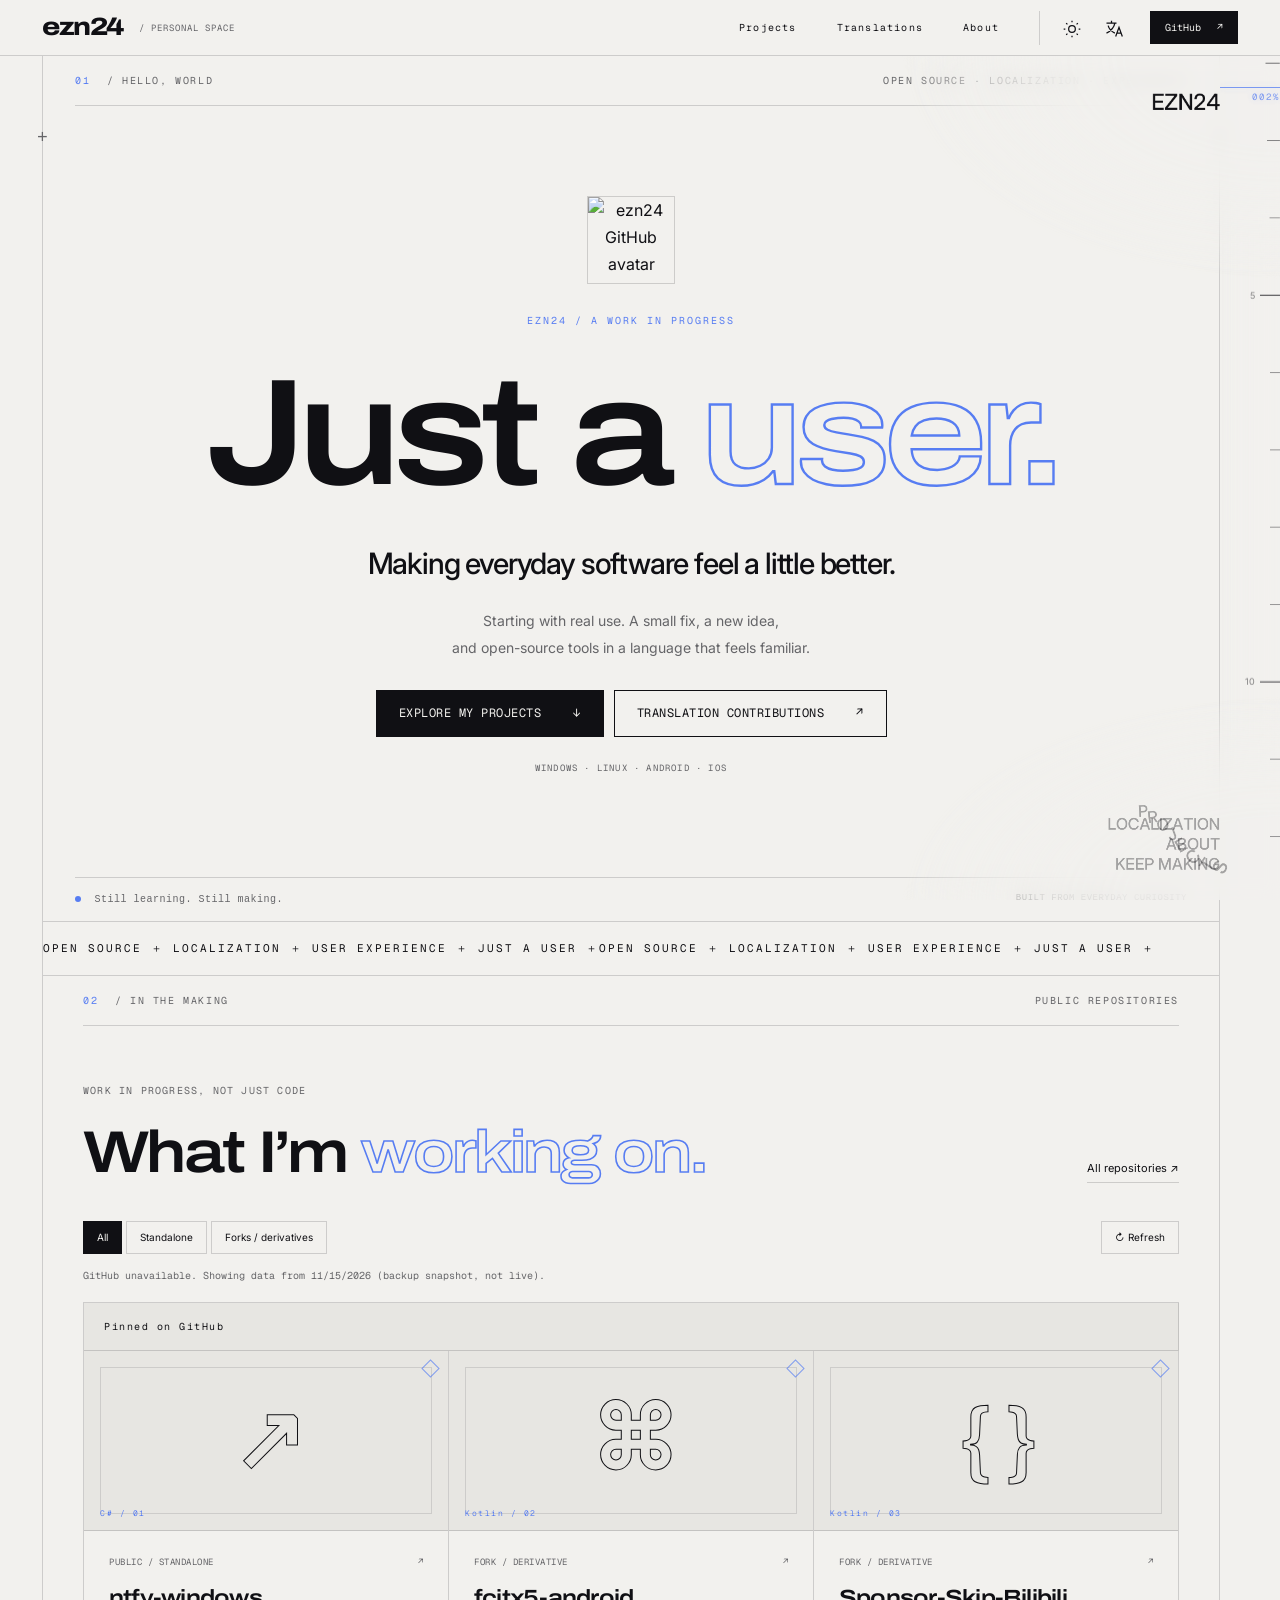
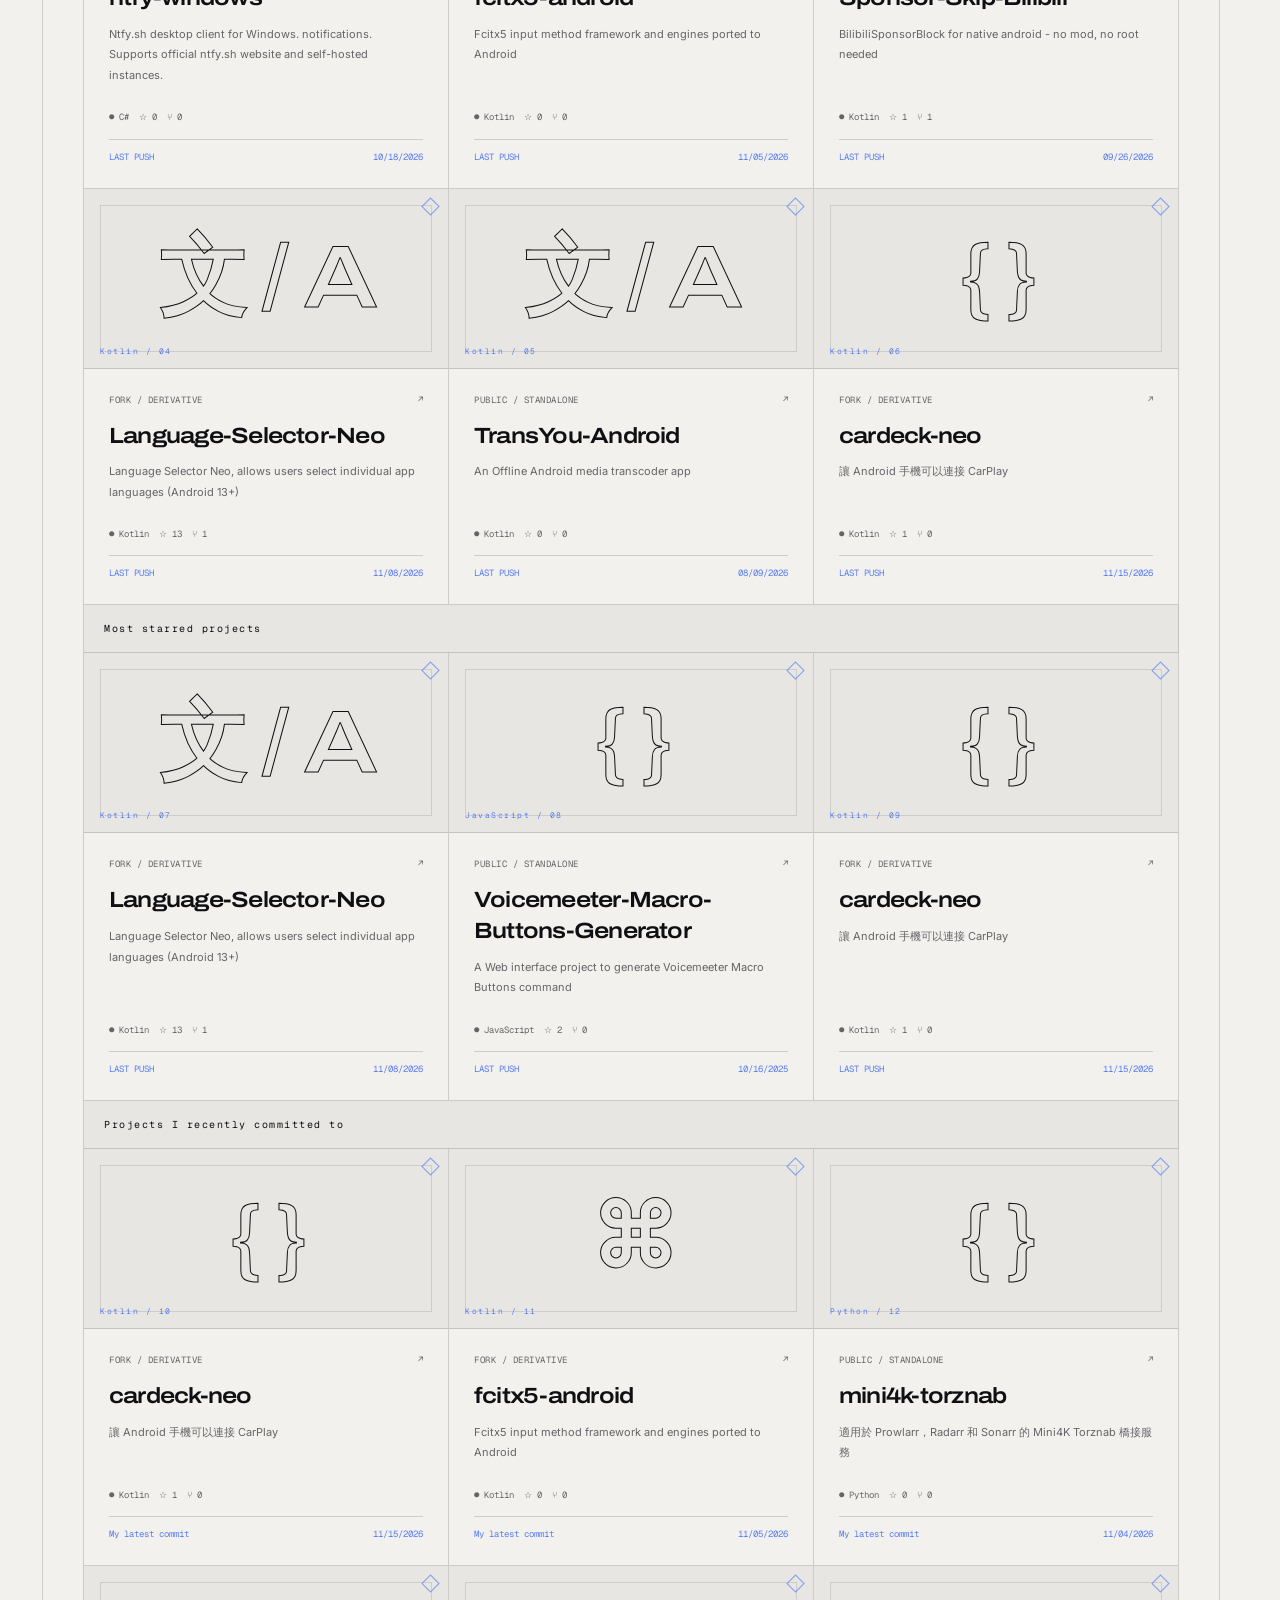
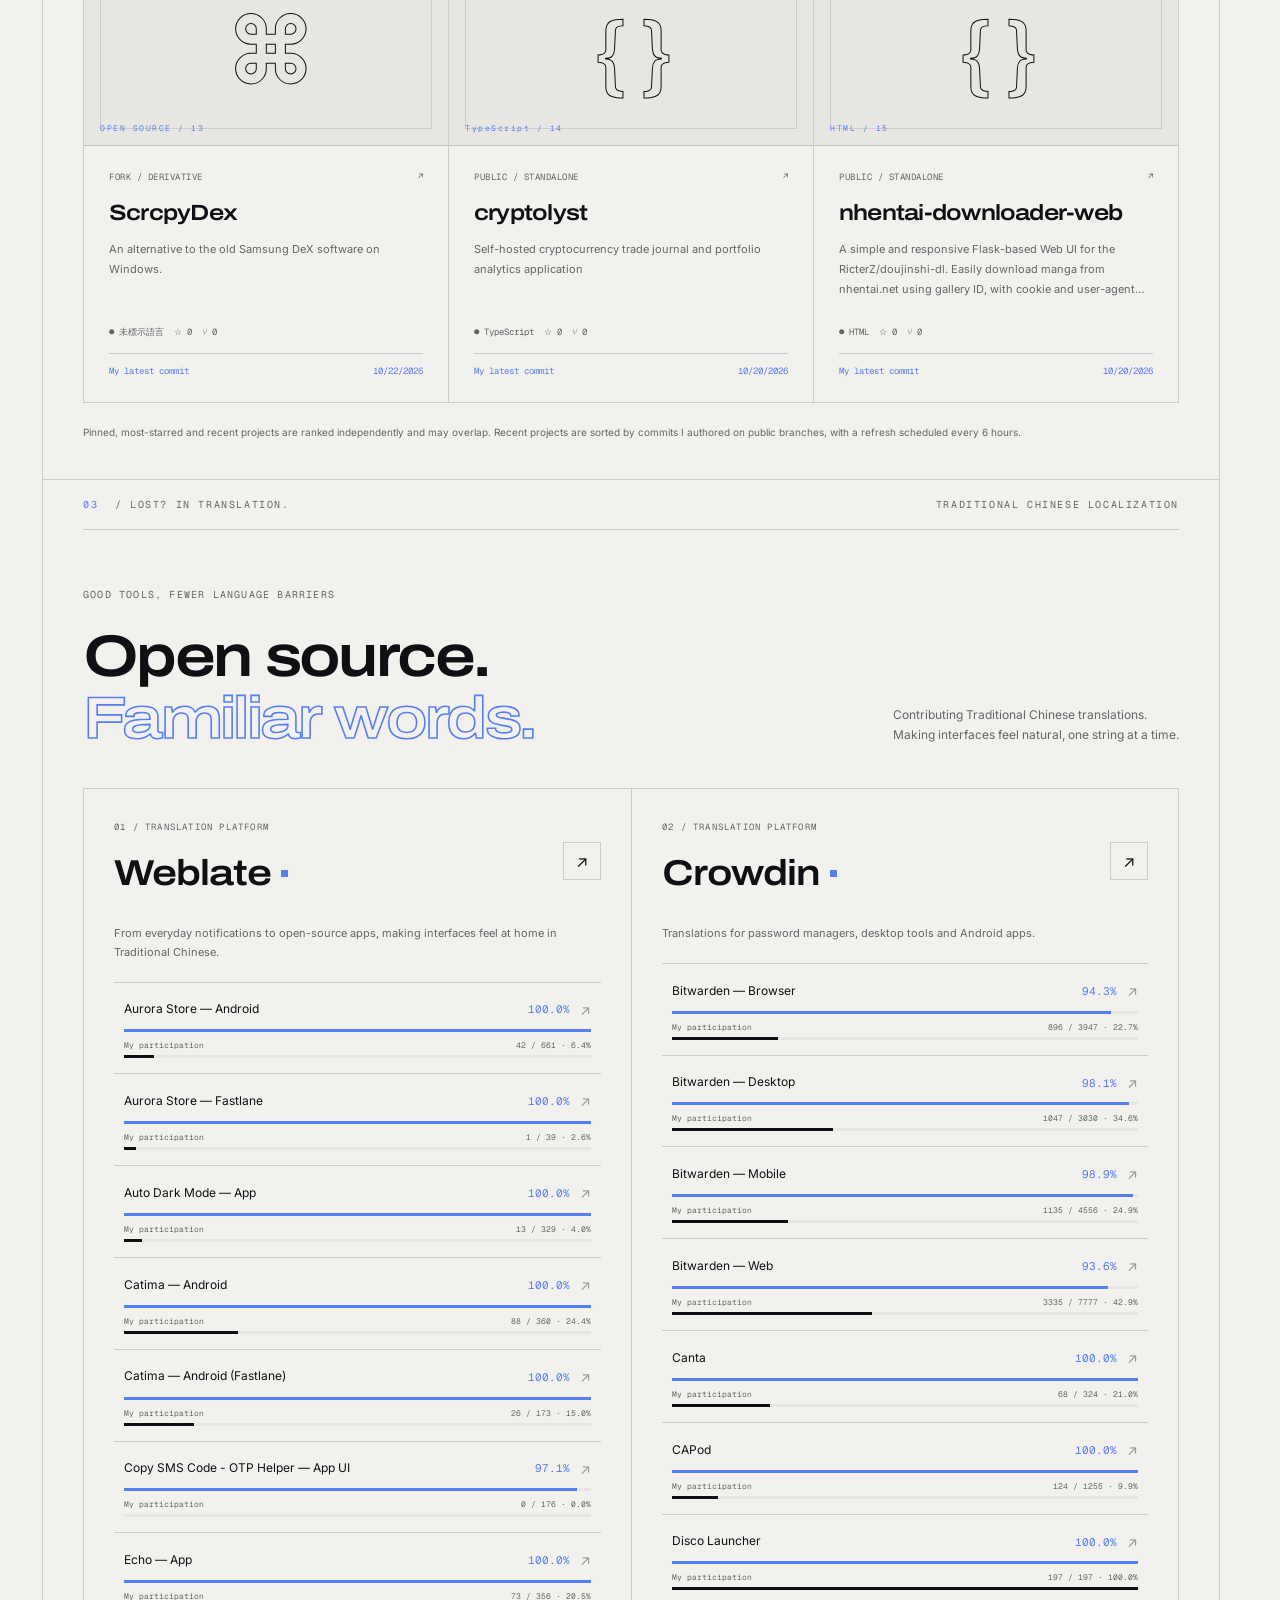
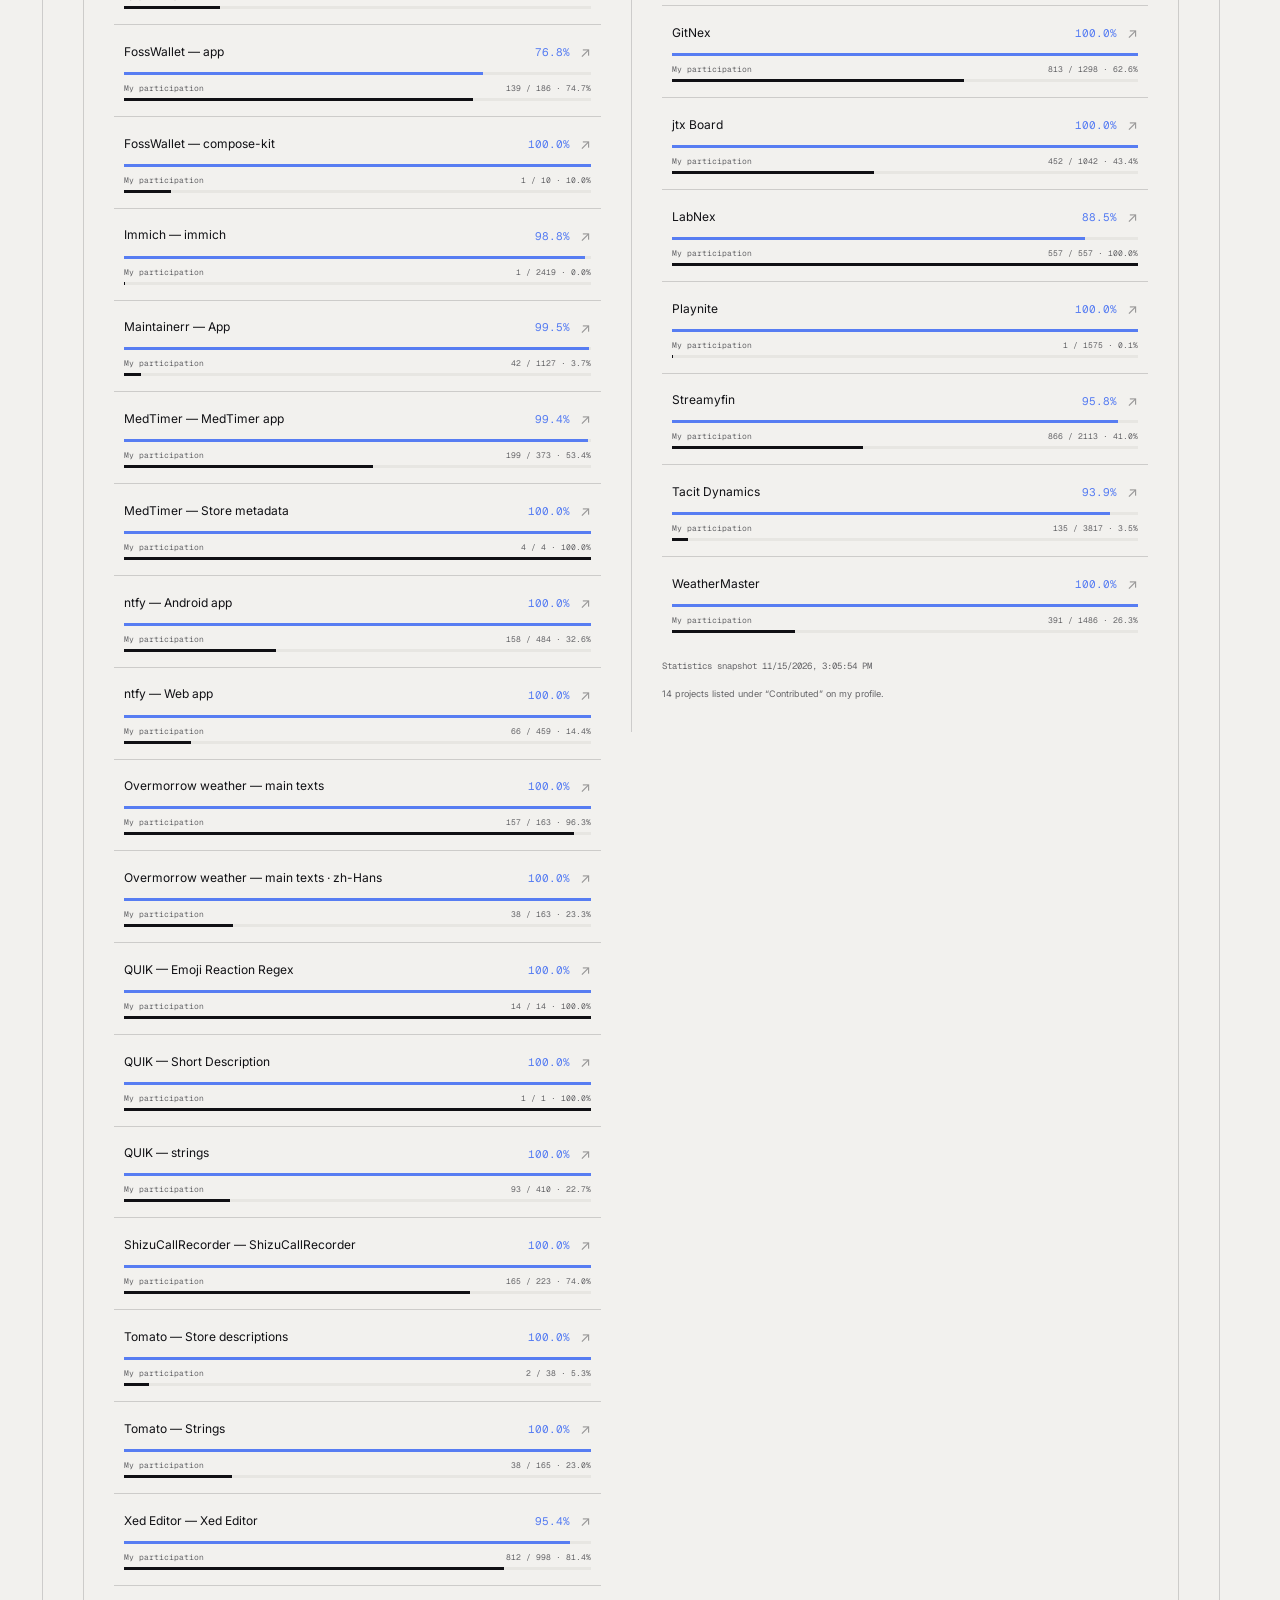
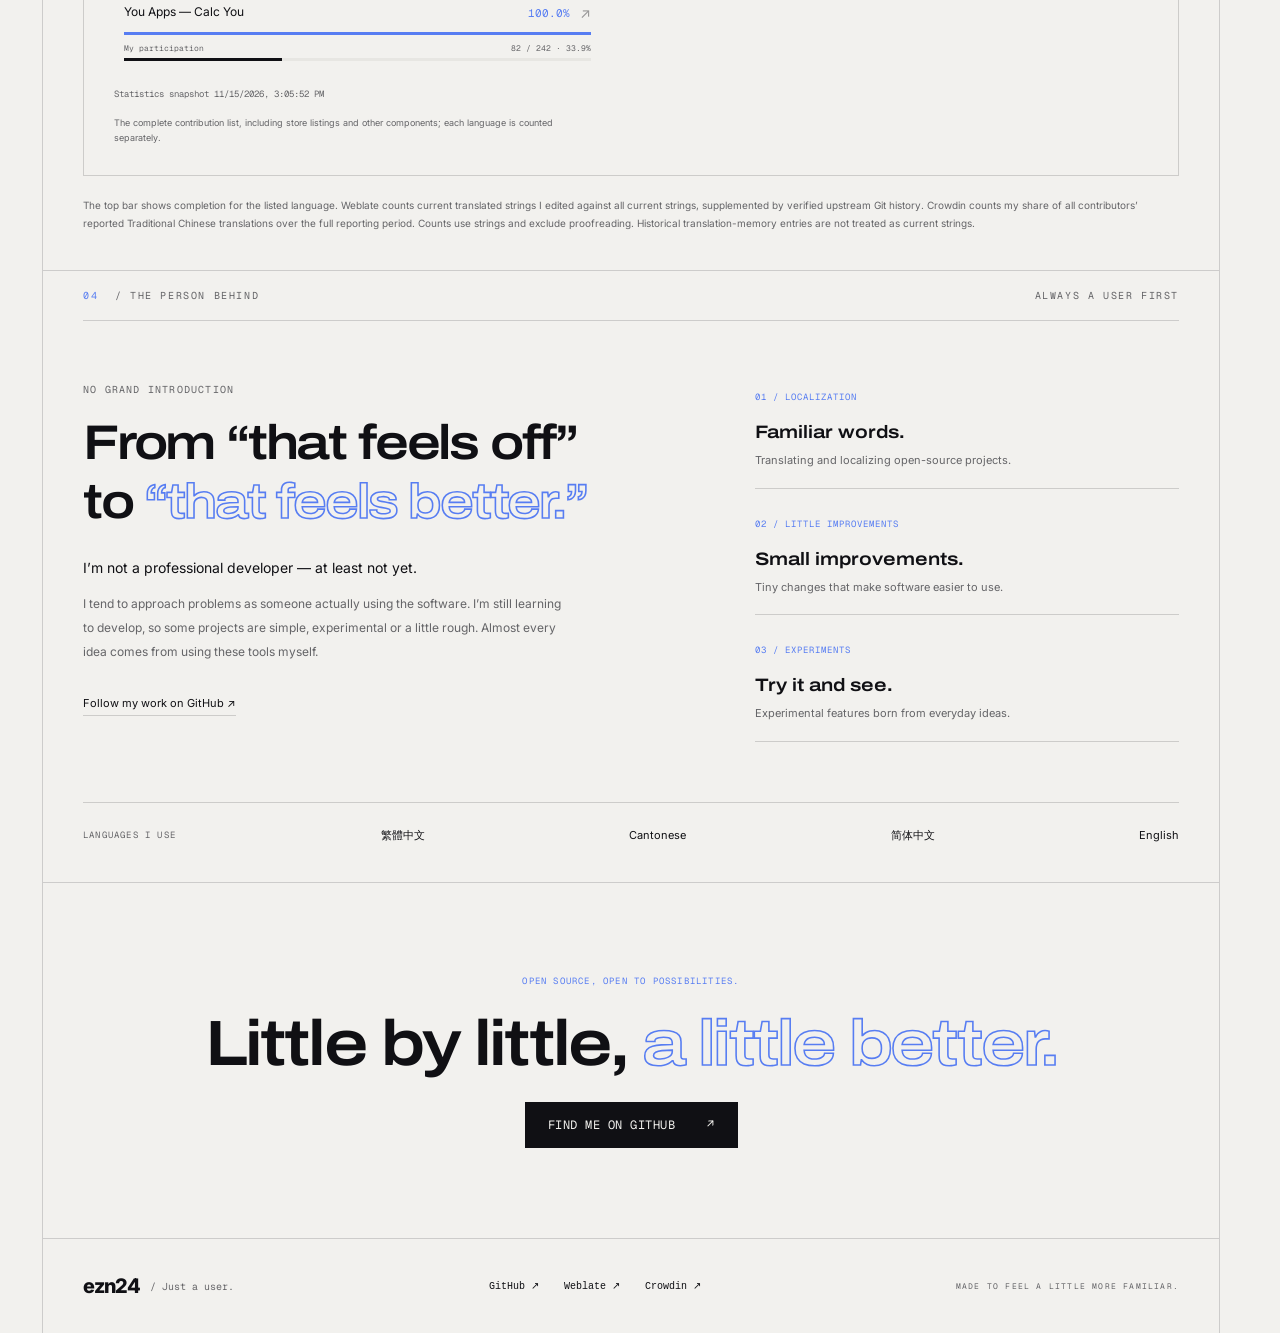
==== commit b1c31395: "Show latest authored projects even when already pinned or starred" ====
--- a/index.html
+++ b/index.html
@@ -13,8 +13,8 @@
   <link rel="preconnect" href="https://fonts.gstatic.com" crossorigin>
   <link href="https://fonts.googleapis.com/css2?family=Archivo:wdth,wght@118,620;118,800&family=Geist+Mono:wght@400;500&family=Inter:wght@400;500;600&display=swap" rel="stylesheet">
   <link rel="stylesheet" href="./profile.css?v=20261108-activity1">
-  <script src="./i18n.js?v=20261108-activity1" defer></script>
-  <script src="./profile.js?v=20261108-activity1" defer></script>
+  <script src="./i18n.js?v=20261116-recent2" defer></script>
+  <script src="./profile.js?v=20261116-recent2" defer></script>
   <script src="./scroll-instrument.js?v=20261028-smooth6" defer></script>
 </head>
 <body>
@@ -58,7 +58,7 @@
       <p id="repo-status" class="data-status" role="status">正在讀取 GitHub 公開資料…</p>
       <div id="repo-grid" class="repo-grid" aria-busy="true"><div class="loading-card">正在載入近期專案…</div></div>
       <noscript><p>請啟用 JavaScript 以查看即時 repo 資料，或<a href="https://github.com/ezn24?tab=repositories">直接到 GitHub 查看</a>。</p></noscript>
-      <p class="footnote">星數榜可與釘選重複。近期專案依我在公開分支上署名的提交排序，每 6 小時排程更新。</p>
+      <p class="footnote">釘選、星數榜與最近提交各自排序，可重複顯示專案。最近提交依我在公開分支上署名的提交排序，每 6 小時排程更新。</p>
     </section>
     <section id="translations" aria-labelledby="translation-title">
       <div class="section-label"><span><b>03</b> / Lost? In translation.</span><span>TRADITIONAL CHINESE LOCALIZATION</span></div>
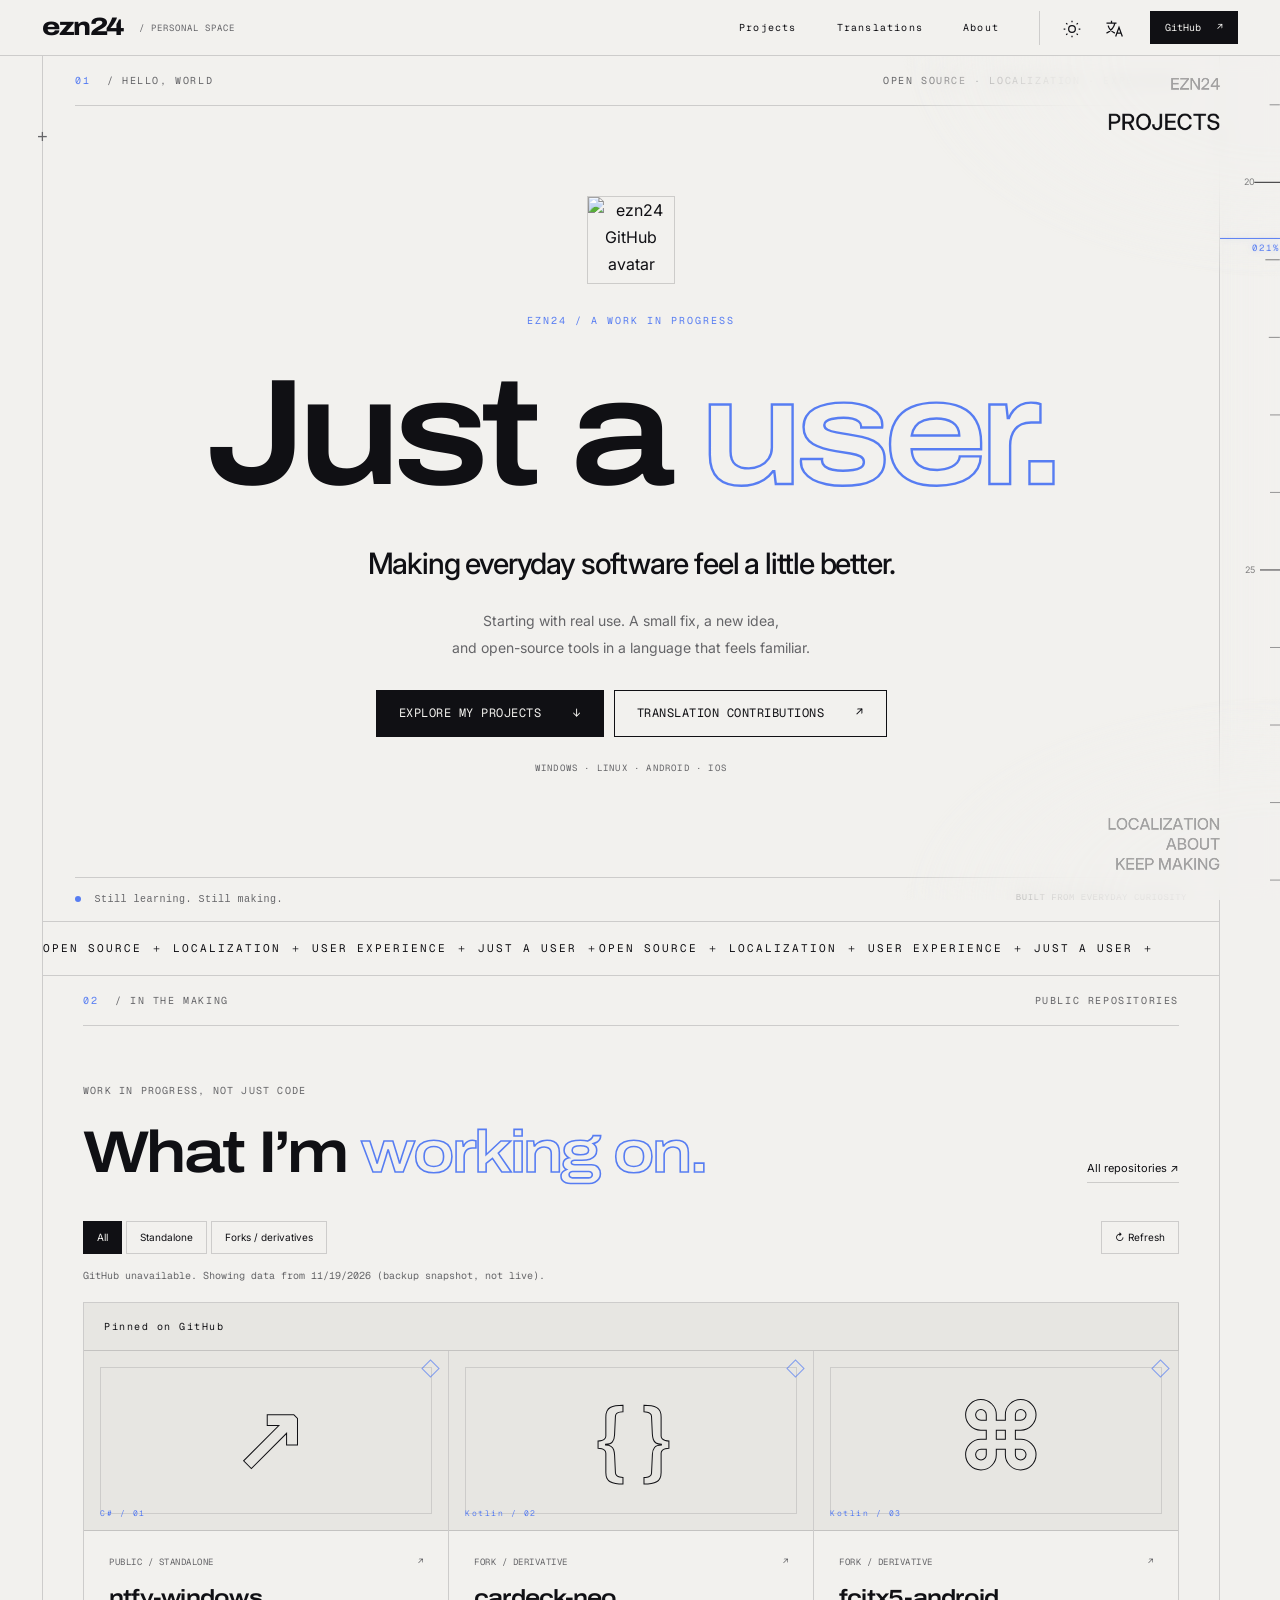
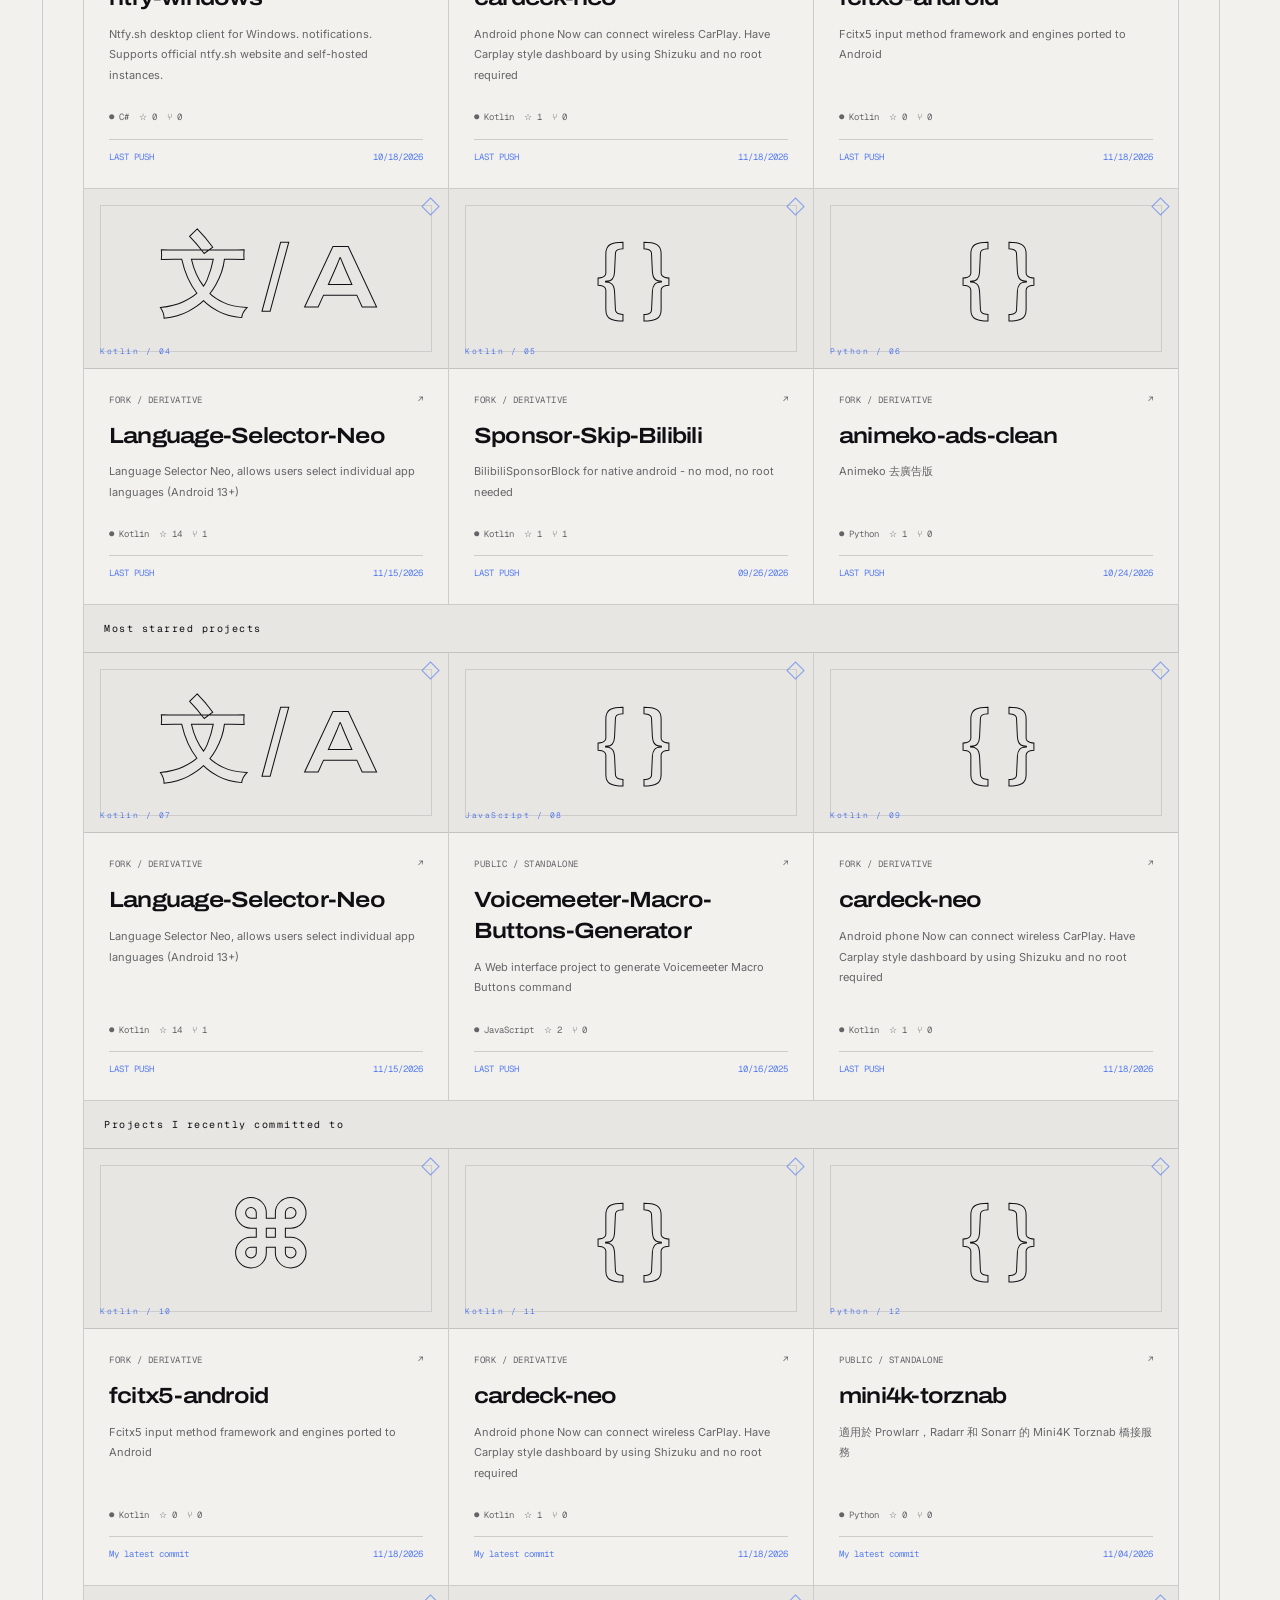
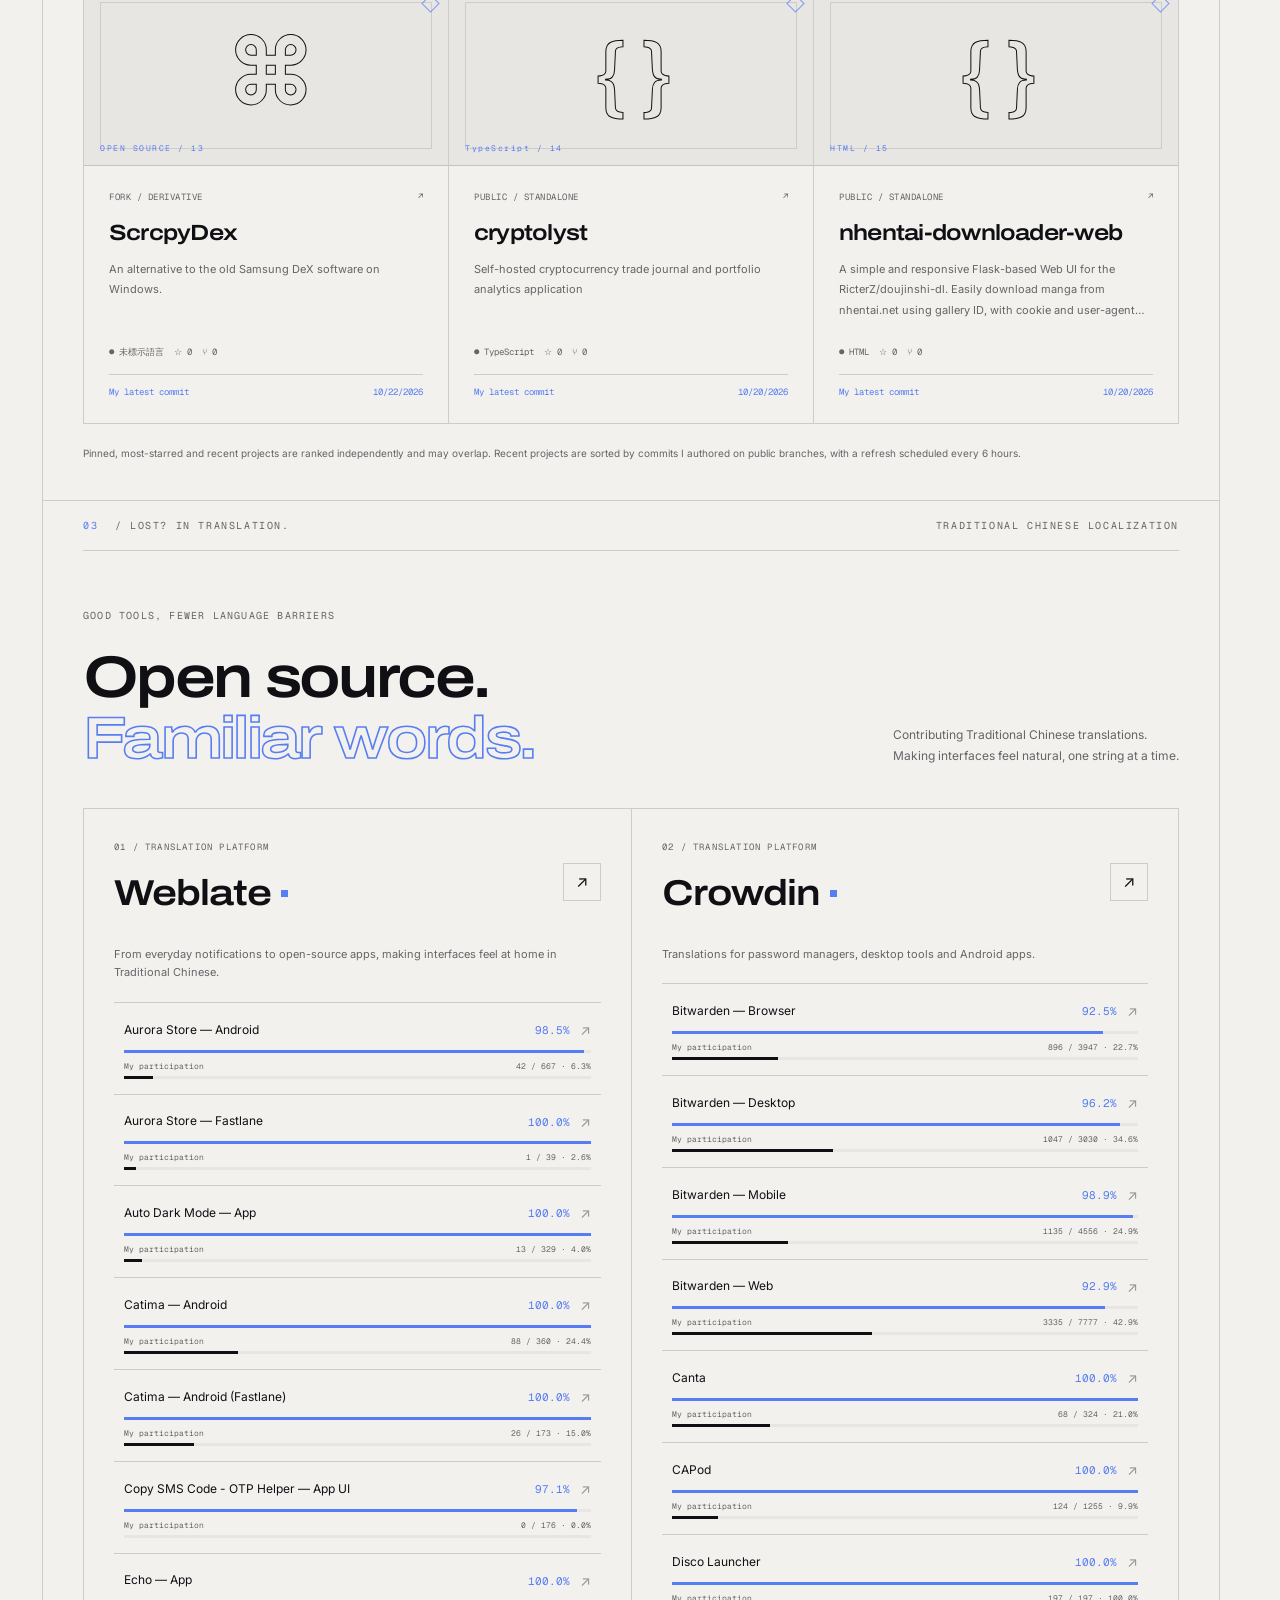
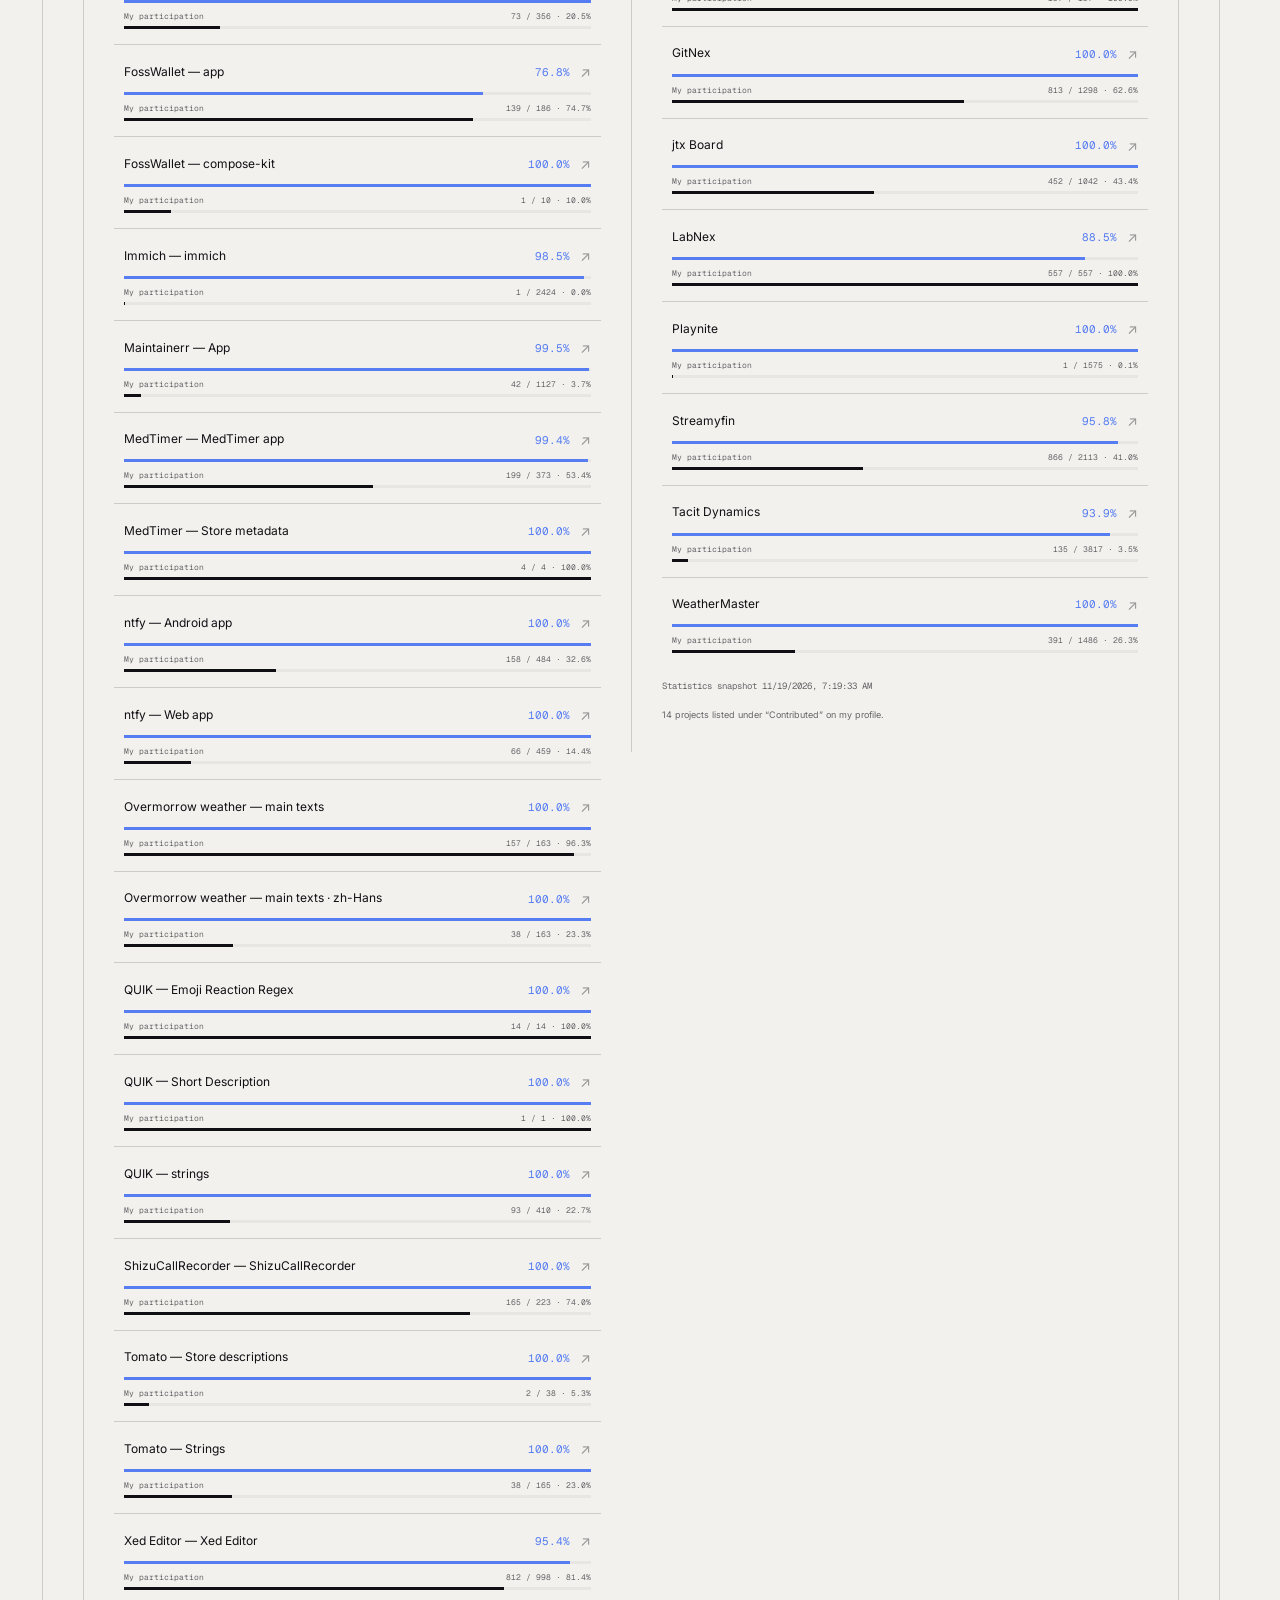
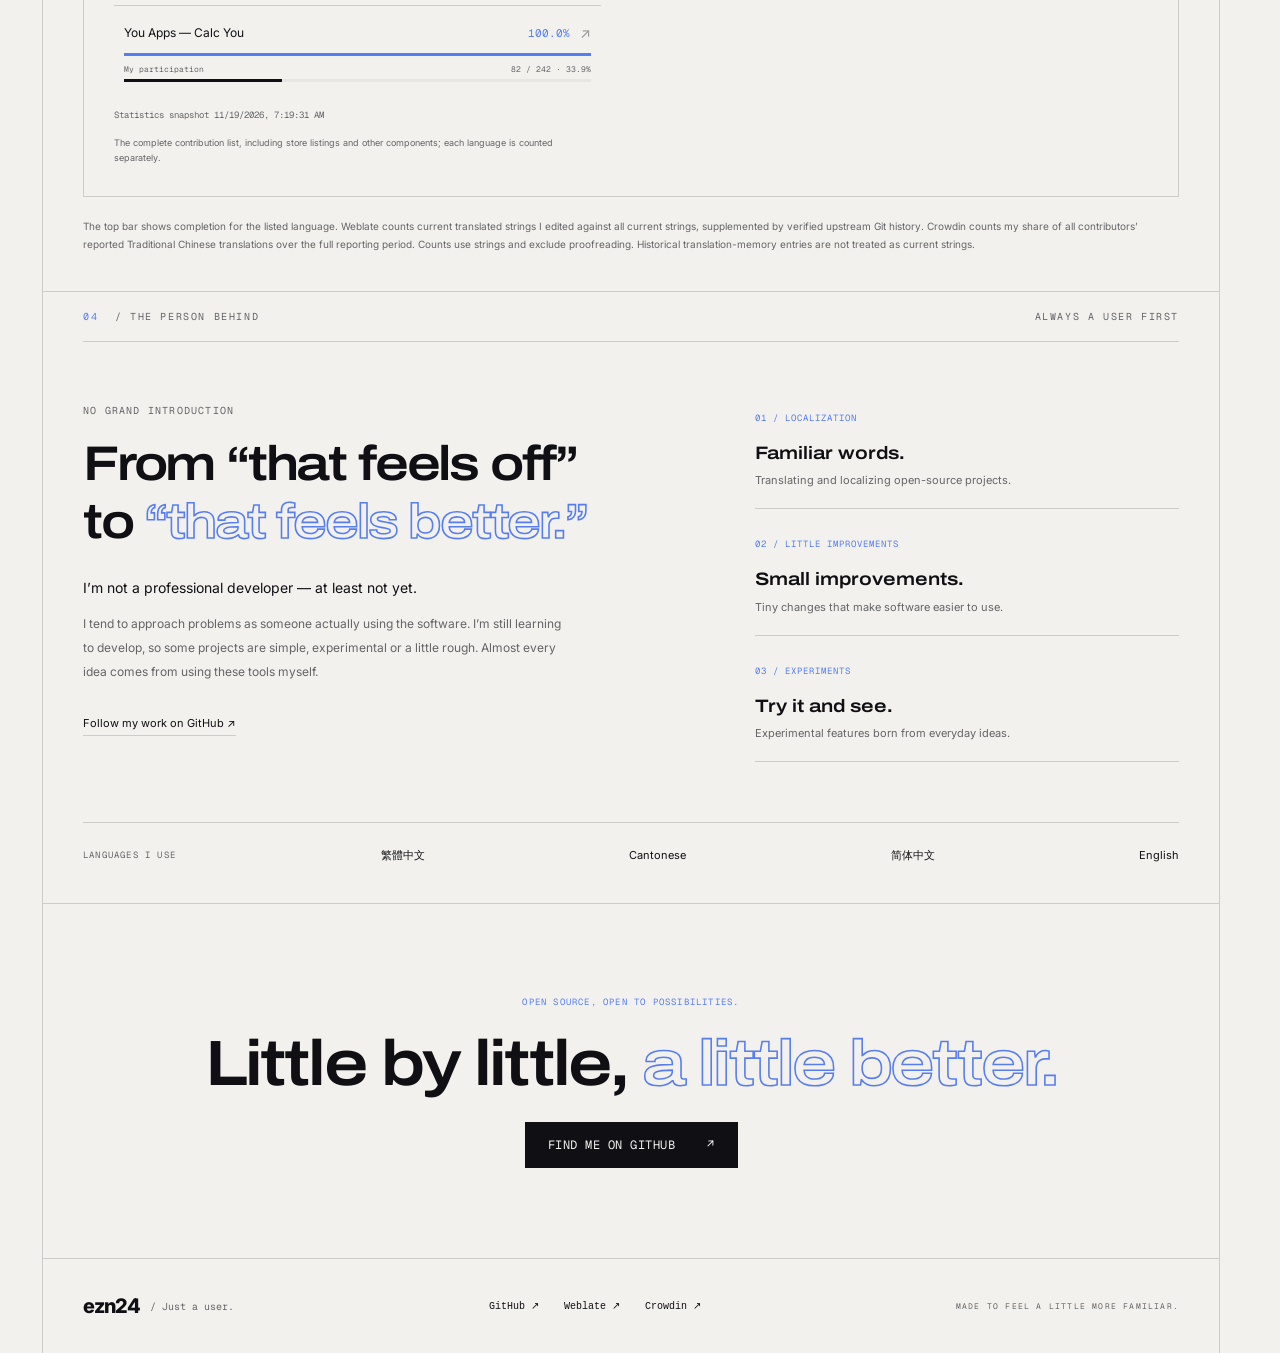
==== commit fecfaf0f: "Add multilingual CarDeck Neo product and download page" ====
--- a/index.html
+++ b/index.html
@@ -14,7 +14,7 @@
   <link href="https://fonts.googleapis.com/css2?family=Archivo:wdth,wght@118,620;118,800&family=Geist+Mono:wght@400;500&family=Inter:wght@400;500;600&display=swap" rel="stylesheet">
   <link rel="stylesheet" href="./profile.css?v=20261108-activity1">
   <script src="./i18n.js?v=20261116-recent2" defer></script>
-  <script src="./profile.js?v=20261116-recent2" defer></script>
+  <script src="./profile.js?v=20261120-cardeck1" defer></script>
   <script src="./scroll-instrument.js?v=20261028-smooth6" defer></script>
 </head>
 <body>
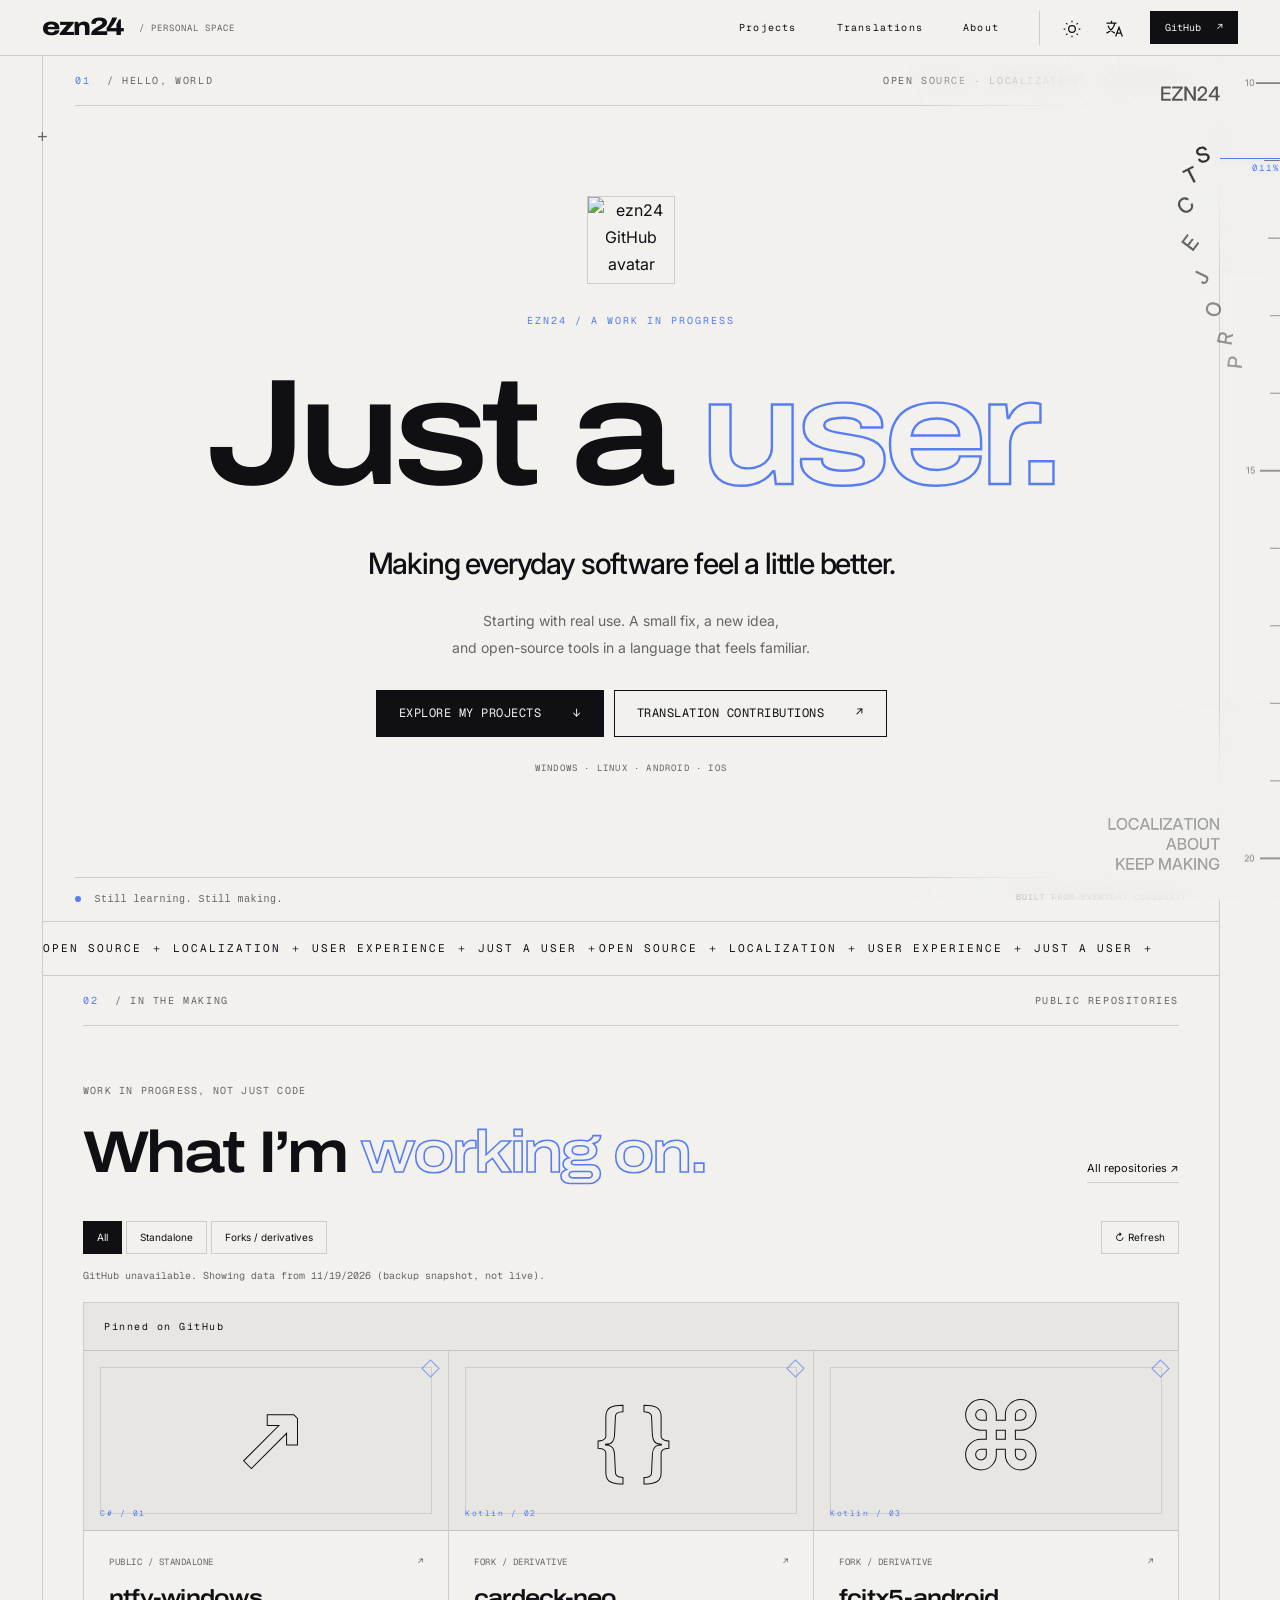
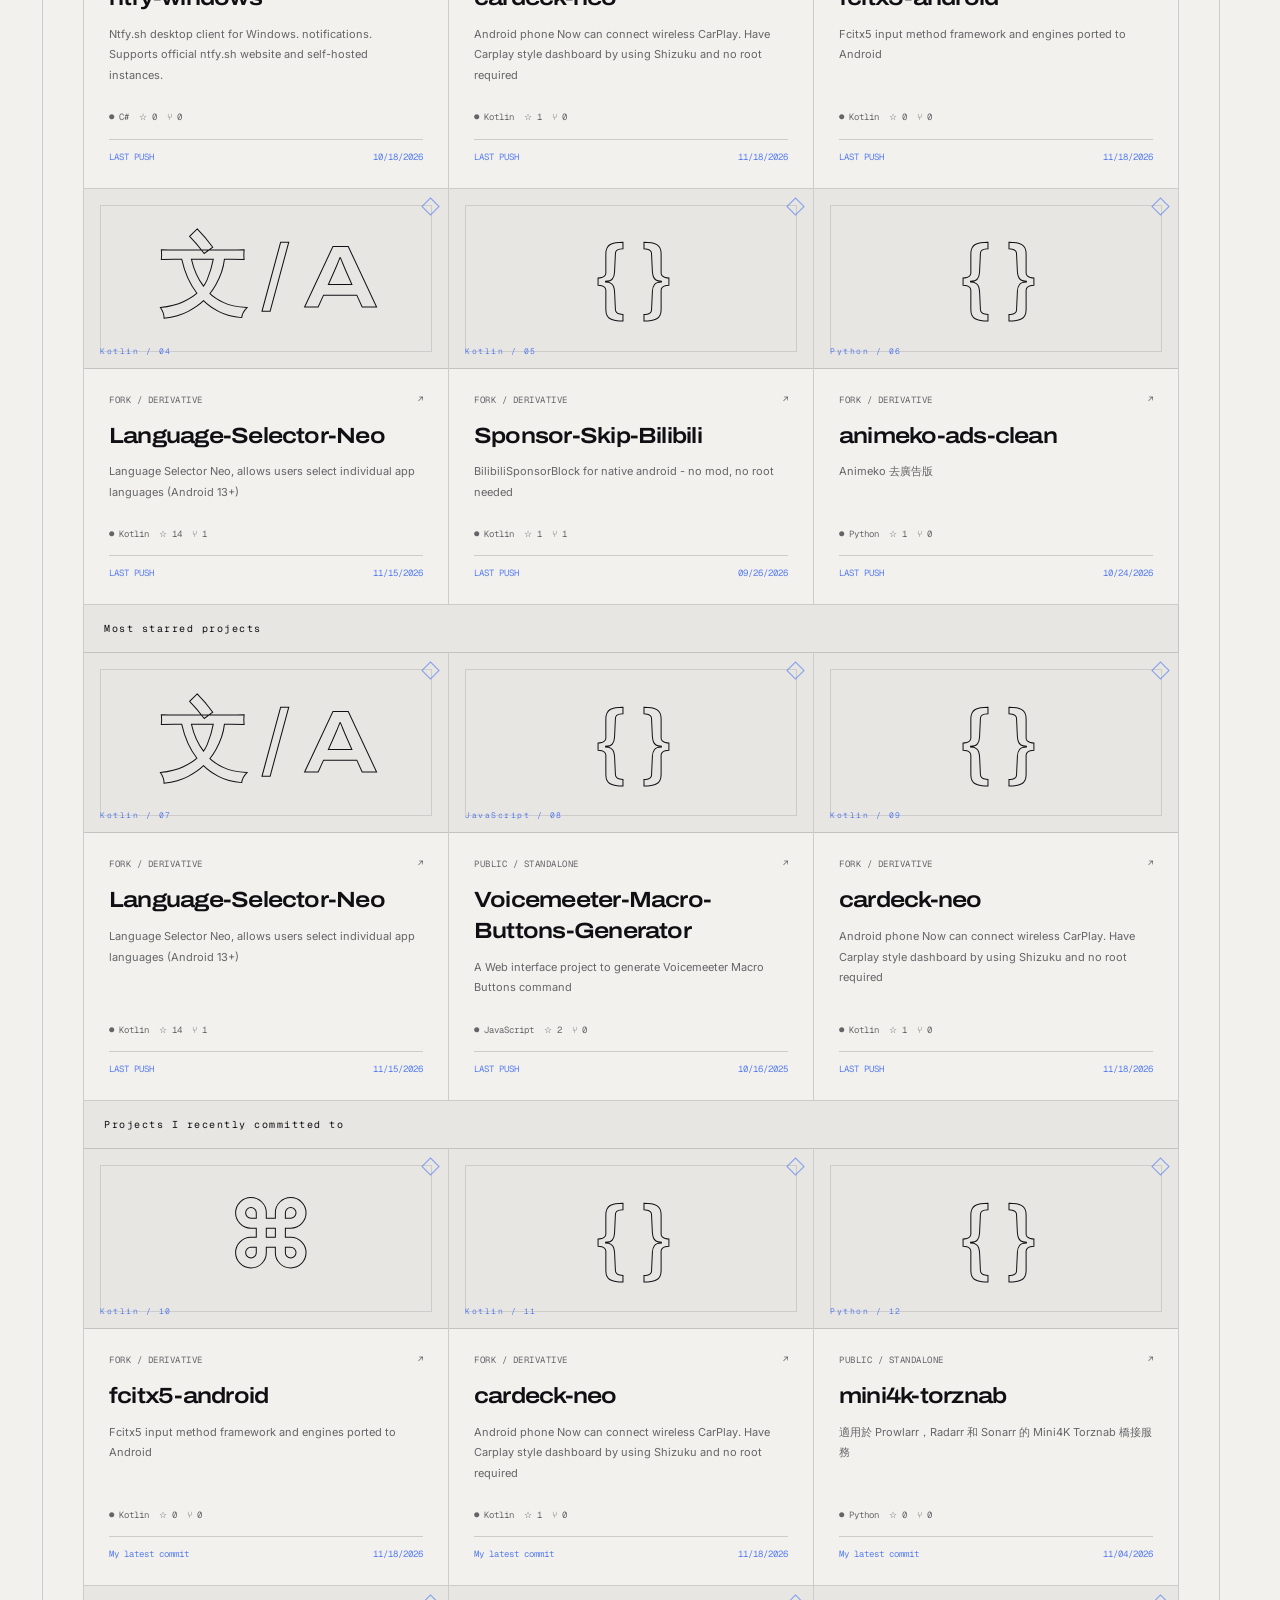
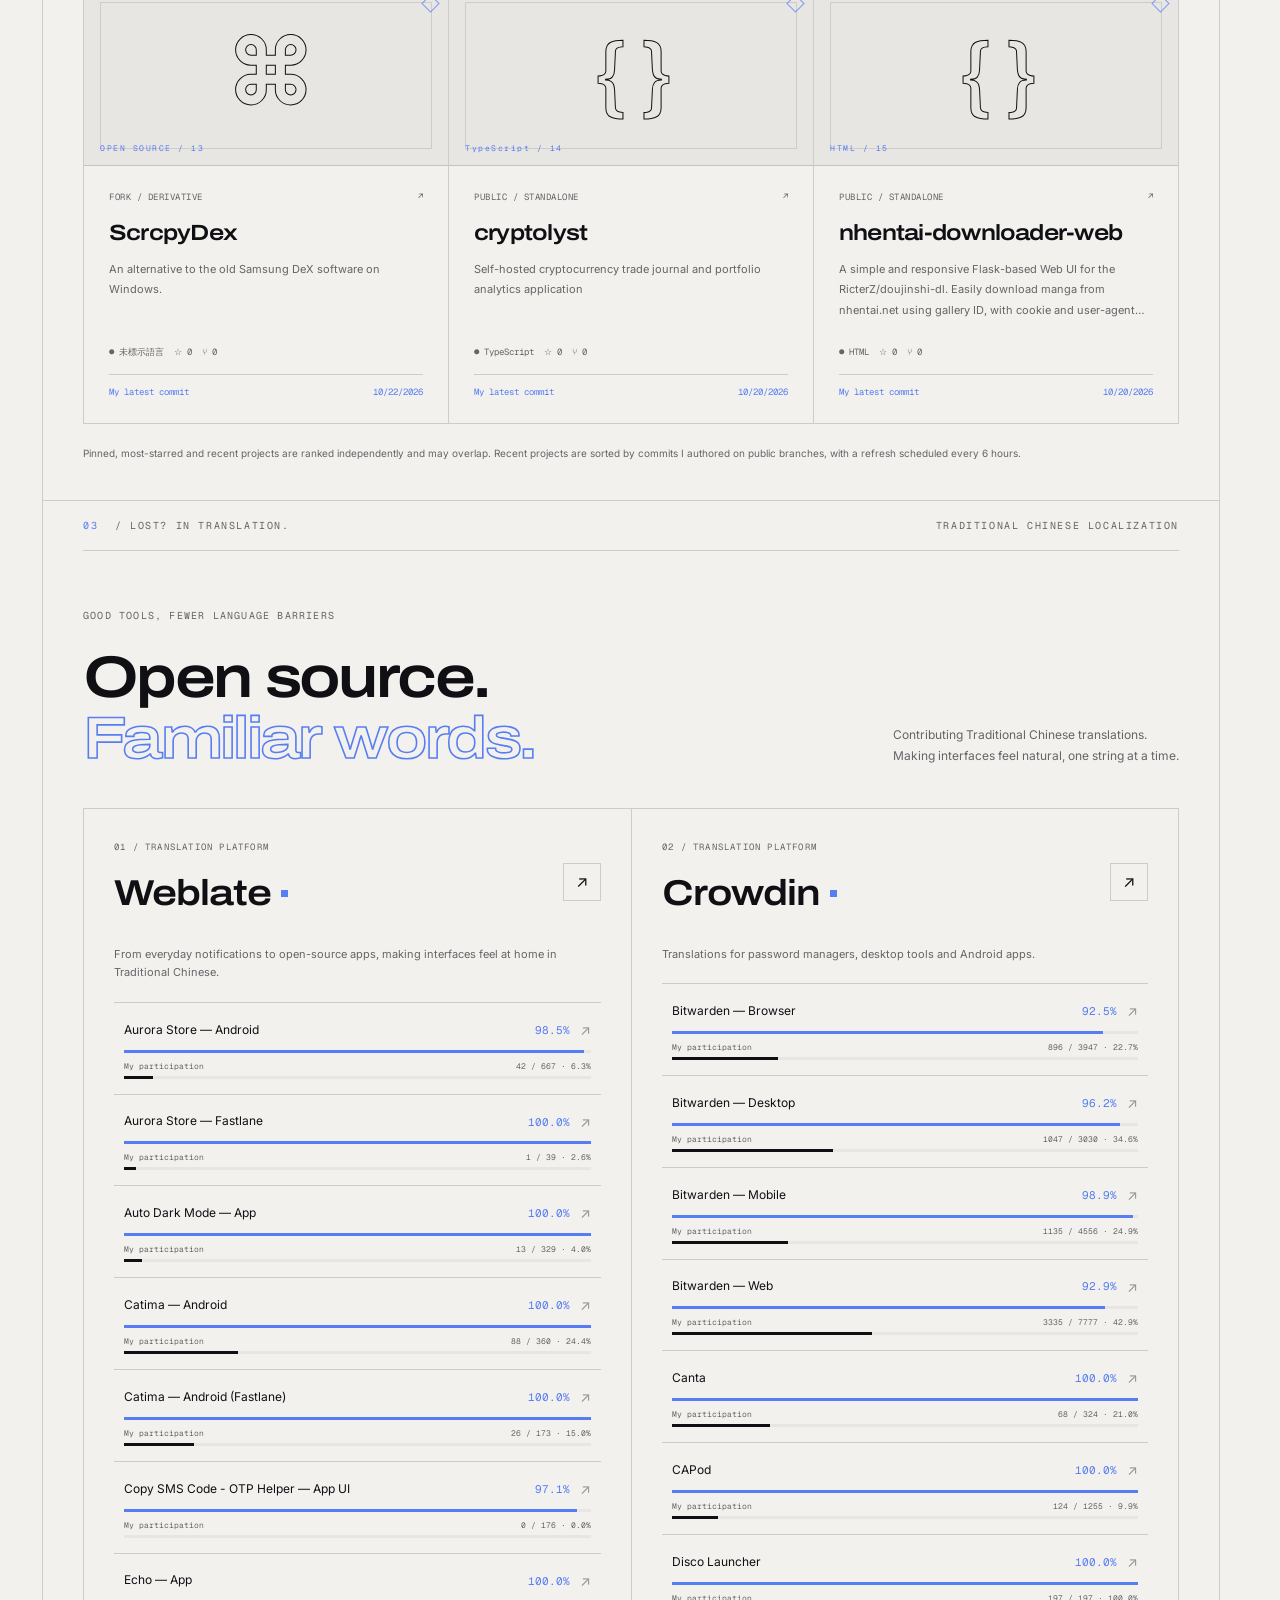
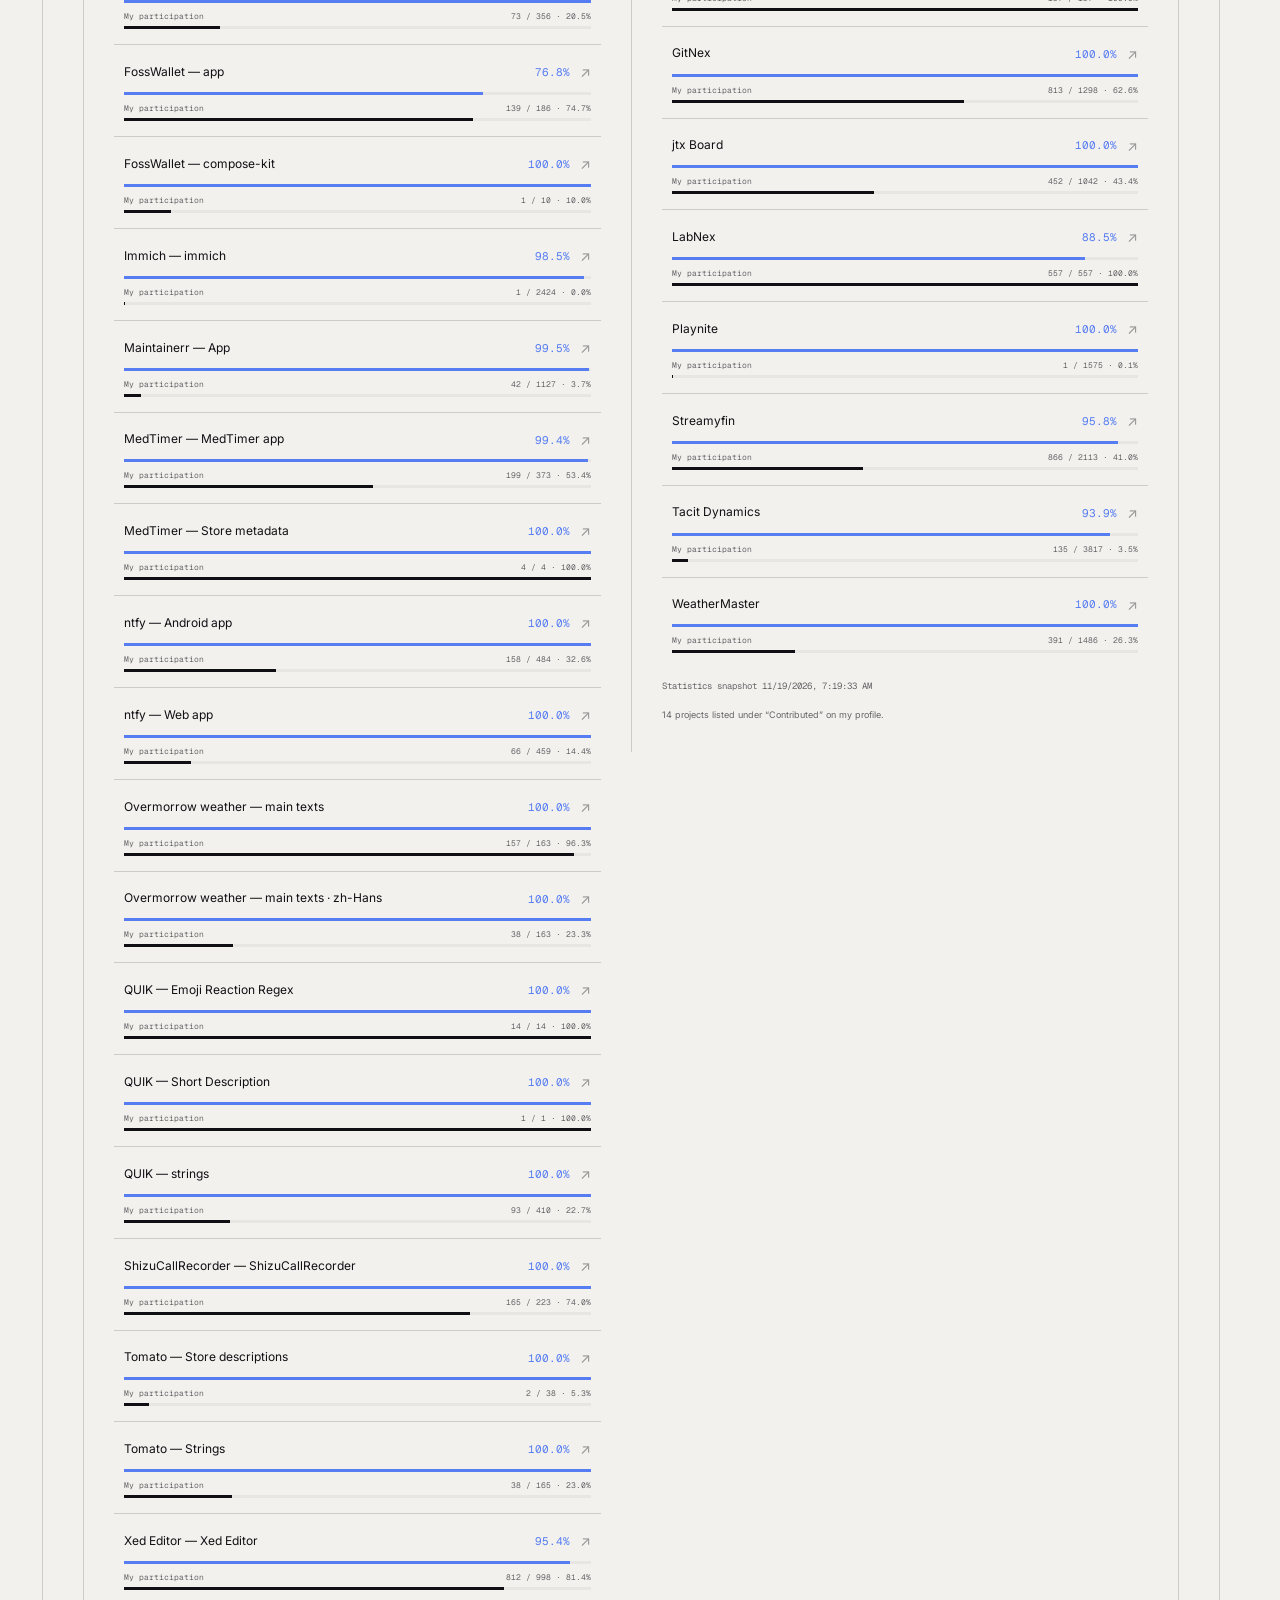
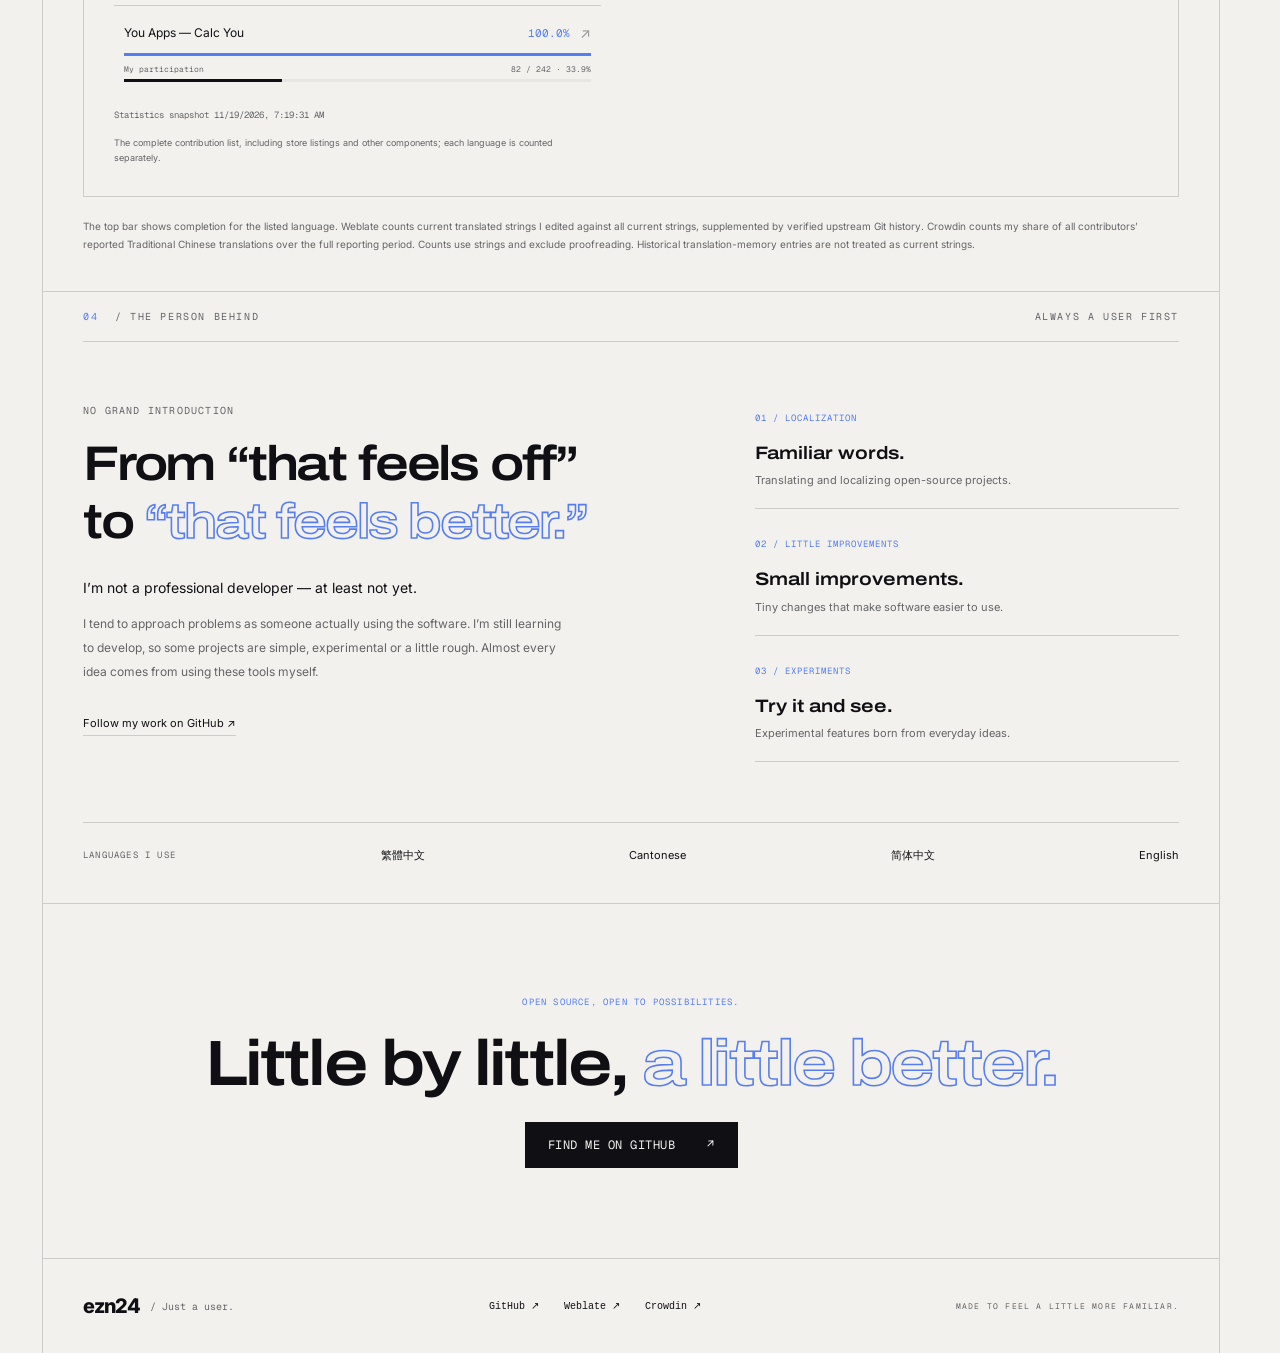
==== commit f699605d: "Share homepage motion, navigation and scroll styling with CarDeck Neo" ====
--- a/index.html
+++ b/index.html
@@ -12,7 +12,8 @@
   <link rel="preconnect" href="https://fonts.googleapis.com">
   <link rel="preconnect" href="https://fonts.gstatic.com" crossorigin>
   <link href="https://fonts.googleapis.com/css2?family=Archivo:wdth,wght@118,620;118,800&family=Geist+Mono:wght@400;500&family=Inter:wght@400;500;600&display=swap" rel="stylesheet">
-  <link rel="stylesheet" href="./profile.css?v=20261108-activity1">
+  <link rel="stylesheet" href="./profile.css?v=20261120-shared1">
+  <link rel="stylesheet" href="./shared-motion.css?v=1">
   <script src="./i18n.js?v=20261116-recent2" defer></script>
   <script src="./profile.js?v=20261120-cardeck1" defer></script>
   <script src="./scroll-instrument.js?v=20261028-smooth6" defer></script>
--- a/profile.css
+++ b/profile.css
@@ -17,22 +17,13 @@
 :root,:root[data-theme=light],:root[data-theme=dark]{--accent:#577df2;--accent-soft:color-mix(in srgb,#577df2 9%,var(--bg));--inverse:#fff}
 @media(prefers-color-scheme:dark){:root[data-theme=system]{--accent:#577df2;--accent-soft:color-mix(in srgb,#577df2 12%,var(--bg));--inverse:#fff}}
 .avatar-frame img{filter:none}.hero-content h1 em{color:transparent;-webkit-text-stroke:2.4px var(--accent)}h2 em{-webkit-text-stroke:1.6px var(--accent)}.platform-dot{background:var(--accent)}
-.nav{padding-inline:42px;gap:20px;height:56px}.nav .wordmark{font-size:25px;letter-spacing:-1.5px;gap:16px}.nav .nav-caption{font:9px "Geist Mono",monospace;letter-spacing:1px;text-transform:uppercase}.nav nav{gap:0;align-self:stretch;align-items:stretch}.nav nav a{display:flex;align-items:center;justify-content:center;padding:0 20px;position:relative;isolation:isolate;font:10px "Geist Mono",monospace;letter-spacing:1.2px;overflow:hidden;transition:color .22s}.nav nav a:before{content:"";position:absolute;inset:0;background:var(--ink);z-index:-1;transform:translateY(101%);transition:transform .28s cubic-bezier(.2,.8,.2,1)}.nav nav a:hover,.nav nav a:focus-visible{color:var(--bg)}.nav nav a:hover:before,.nav nav a:focus-visible:before{transform:translateY(0)}.nav nav a:after{content:"";position:absolute;left:20px;right:20px;height:2px;bottom:10px;background:var(--accent);transform:scaleX(0);transform-origin:left;transition:transform .3s .04s}.nav nav a:hover:after,.nav nav a[aria-current=location]:after{transform:scaleX(1)}.nav-controls{display:flex;gap:8px;align-items:center;padding-left:14px;border-left:1px solid var(--line)}.control-dropdown{position:relative}.icon-button{width:34px;height:34px;display:grid;place-items:center;border:1px solid transparent;background:transparent;color:var(--ink);padding:7px;position:relative;transition:color .22s,background .22s,border-color .22s}.icon-button svg{width:20px;height:20px;transition:transform .5s cubic-bezier(.2,.8,.2,1)}.icon-button:hover,.icon-button[aria-expanded=true]{border-color:var(--line);background:var(--ink);color:var(--bg)}.icon-button:hover .theme-glyph{transform:rotate(90deg)}#language-trigger:hover svg{transform:translateY(-2px)}.control-menu{position:absolute;top:calc(100% + 12px);right:0;width:185px;background:var(--bg);border:1px solid var(--line);padding:5px;box-shadow:0 14px 35px #0002;z-index:40;transform-origin:top right;animation:menu-enter .22s cubic-bezier(.2,.8,.2,1) both}.control-menu[hidden]{display:none}.control-menu button{display:flex;align-items:center;width:100%;border:0;background:transparent;text-align:left;padding:12px 10px;gap:12px;font:11px "Geist Mono",sans-serif;transition:background .18s,color .18s,padding .18s}.control-menu button:after{content:"↗";margin-left:auto;opacity:0;transform:translate(-4px,4px);transition:opacity .2s,transform .2s}.control-menu button:hover,.control-menu button:focus-visible{background:var(--ink);color:var(--bg);padding-left:14px}.control-menu button:hover:after,.control-menu button:focus-visible:after{opacity:1;transform:none}.choice-indicator{width:5px;height:5px;border:1px solid var(--muted);transform:rotate(45deg);flex-shrink:0}.control-menu [aria-checked=true] .choice-indicator{background:var(--accent);border-color:var(--accent)}.nav-github{display:flex;align-items:center;gap:16px;padding:9px 14px;font:10px "Geist Mono",monospace;background:var(--ink);color:var(--bg);transition:background .2s,color .2s,border-color .2s}.nav-github:hover{background:var(--accent);color:#fff;border-color:var(--accent)}.nav-arrow{display:inline-block;transition:transform .25s}.nav-github:hover .nav-arrow{transform:translate(2px,-2px)}.section-label{top:56px}.button{position:relative;isolation:isolate;overflow:hidden;background:transparent;transition:color .25s,border-color .25s}.button:before{content:"";position:absolute;inset:0;background:var(--ink);z-index:-1;transform:translateY(101%);transition:transform .3s cubic-bezier(.2,.8,.2,1)}.button:hover{background:transparent;color:var(--bg)}.button:hover:before{transform:translateY(0)}.button.primary{background:var(--ink);color:var(--bg)}.button.primary:before{background:var(--accent)}.button.primary:hover{background:var(--ink);border-color:var(--accent);color:#fff}.button>span{display:inline-block;transition:transform .3s cubic-bezier(.2,.8,.2,1)}.button:hover>span{transform:translate(3px,-3px)}.button[href^="#"]:hover>span{transform:translateY(4px)}.square-link{transition:background .2s,color .2s,transform .3s}.square-link:hover{background:var(--ink);color:var(--bg);transform:translate(2px,-2px)}@keyframes menu-enter{from{opacity:0;transform:translateY(-7px) scale(.97)}to{opacity:1;transform:none}}
-@media(max-width:900px){.nav{padding-inline:24px;gap:12px}.nav nav a{padding-inline:14px}.nav .nav-caption{display:none}.nav-github{display:none}}
-@media(max-width:600px){.nav{padding-inline:14px;gap:8px}.nav .wordmark{font-size:23px}.nav nav{margin-left:auto}.nav nav a,.nav nav a:nth-child(2),.nav nav a:last-child{display:flex;padding-inline:9px;font-size:9px;letter-spacing:0}.nav nav a:after{left:9px;right:9px}.nav-controls{padding-left:8px;gap:2px}.icon-button{width:30px;height:32px;padding:6px}.control-menu{width:170px}.section-label{top:56px}}
-@media(prefers-reduced-motion:reduce){.control-menu{animation:none}.nav nav a:before,.button:before,.nav nav a:after,.icon-button svg,.button>span,.nav-arrow{transition:none}}
 .repo-group-label{grid-column:1/-1;font:10px "Geist Mono",monospace;letter-spacing:1.5px;padding:17px 20px;margin:0;background:var(--sunken);border-bottom:1px solid var(--line);border-right:1px solid var(--line)}.translation-progress{padding:12px 0;border-top:1px solid var(--line)}.translation-progress>a{display:flex;justify-content:space-between;gap:12px;font-size:12px;margin-bottom:8px}.translation-progress .progress-value{font:11px "Geist Mono",monospace;color:var(--accent)}.translation-progress progress{appearance:none;width:100%;height:3px;display:block;border:0;background:var(--sunken)}.translation-progress progress::-webkit-progress-bar{background:var(--sunken)}.translation-progress progress::-webkit-progress-value{background:var(--accent)}.translation-progress progress::-moz-progress-bar{background:var(--accent)}.progress-note{font:9px/1.8 "Geist Mono",monospace;color:var(--muted);margin:10px 0}
 .progress-detail{display:flex;gap:8px;font:8px "Geist Mono",monospace;color:var(--muted);margin:8px 0 5px}.progress-detail span:nth-child(3){margin-left:auto}.approved-progress{opacity:.45}.translation-columns{align-items:start}.platform{min-width:0}
 /* Both platforms share one progress-card interaction. */
 .translation-progress{position:relative;padding:15px 10px;isolation:isolate;transition:color .25s}.translation-progress:before{content:"";position:absolute;inset:0;background:var(--ink);z-index:-1;transform:scaleY(0);transform-origin:bottom;transition:transform .3s cubic-bezier(.2,.8,.2,1)}.translation-progress:hover:before,.translation-progress:focus-within:before{transform:scaleY(1)}.translation-progress:hover,.translation-progress:focus-within{color:var(--bg)}.translation-progress>a{align-items:center;gap:10px;transition:transform .3s,color .3s}.translation-progress:hover>a,.translation-progress:focus-within>a{transform:translateX(3px);color:var(--bg)}.translation-progress .progress-value{margin-left:auto}.progress-arrow{font-size:14px;opacity:.4;transition:transform .3s,opacity .3s}.translation-progress:hover .progress-arrow,.translation-progress:focus-within .progress-arrow{opacity:1;transform:translate(2px,-2px)}.translation-progress:hover .progress-detail,.translation-progress:focus-within .progress-detail{color:var(--bg)}.translation-progress progress{transform-origin:left;transition:opacity .3s}.progress-enter progress{animation:progress-fill .9s cubic-bezier(.2,.8,.2,1) both}.progress-enter progress.approved-progress{animation-delay:.1s}@keyframes progress-fill{from{transform:scaleX(0)}to{transform:scaleX(1)}}@media(prefers-reduced-motion:reduce){.progress-enter progress{animation:none}.translation-progress:before,.translation-progress>a,.progress-arrow{transition:none}}
 /* Scroll ruler: rolling percentage digits, drifting ticks and a damped marker. */
 #scroll-value{display:inline-flex;height:1em;line-height:1;letter-spacing:0;font-variant-numeric:tabular-nums}.ruler-digit-window{display:block;height:1em;width:.65em;overflow:hidden}.ruler-digit-column{display:flex;flex-direction:column;will-change:transform;transition:transform .28s cubic-bezier(.2,.9,.2,1)}.ruler-digit-column>span{display:block;height:1em;line-height:1;flex-shrink:0}.scroll-ruler>div{background-position:0 var(--ruler-offset,0px)}.scroll-ruler>div:after{background:var(--accent);transition:height .25s,box-shadow .25s,opacity .25s;opacity:.65}.scroll-ruler.is-scrolling>div:after{opacity:1;box-shadow:0 0 12px #577df24d}.scroll-ruler>span:first-child{position:relative;transition:color .2s}.scroll-ruler>span:first-child:after{content:'↓';display:inline-block;margin-top:7px;transform:translateY(0);opacity:.45}.scroll-ruler.is-scrolling>span:first-child{color:var(--accent)}.scroll-ruler.is-scrolling>span:first-child:after{animation:ruler-arrow .6s ease-in-out infinite}@keyframes ruler-arrow{0%,100%{transform:translateY(-2px);opacity:.3}50%{transform:translateY(3px);opacity:1}}@media(prefers-reduced-motion:reduce){.ruler-digit-column,.scroll-ruler>div:after,.scroll-ruler>span:first-child{transition:none}.scroll-ruler.is-scrolling>span:first-child:after{animation:none}}
-/* Document-scale ruler with per-letter section navigation. */
-.has-scroll-instrument{scrollbar-width:none}.has-scroll-instrument::-webkit-scrollbar{display:none}.has-scroll-instrument .page{margin-right:60px}.nav{z-index:60}.scroll-instrument{position:fixed;inset:0;z-index:40;pointer-events:none;font-family:"Geist Mono",monospace}.scroll-instrument[hidden]{display:none}.instrument-rail{position:absolute;inset:0 0 0 auto;width:60px;overflow:hidden;pointer-events:auto;cursor:crosshair;touch-action:none;outline-offset:-2px!important}.instrument-frost{position:absolute;inset:56px 0 0 auto;width:60px;backdrop-filter:blur(9px);background:color-mix(in srgb,var(--bg) 55%,transparent);mask-image:linear-gradient(to left,#000 40%,transparent)}.instrument-ticks{position:absolute;inset:0}.instrument-tick{position:absolute;inset:0 0 auto;height:0;will-change:transform}.instrument-tick i{position:absolute;right:0;top:0;height:1px;width:10px;background:var(--ink);transform-origin:right center}.instrument-tick:has(span) i{width:20px}.instrument-tick>span{position:absolute;right:24px;top:0;transform:translateY(-50%);font-size:9px;line-height:1;letter-spacing:.08em;color:var(--ink)}.instrument-needle{position:absolute;top:0;left:0;right:0;height:0;border-top:1px solid var(--accent);filter:drop-shadow(0 0 3px #577df240);will-change:transform}.instrument-readout{position:absolute;right:2px;display:flex;gap:1px;align-items:center;color:var(--accent);font:9px/1 "Geist Mono",monospace;white-space:nowrap}.instrument-digit-window{width:.65em;height:1em;overflow:hidden;display:block}.instrument-digit-column{display:flex;flex-direction:column;transition:transform .28s cubic-bezier(.2,.9,.2,1)}.instrument-digit-column>span{display:block;height:1em;line-height:1;flex-shrink:0}.instrument-viewport{position:absolute;top:0;left:0;right:0;background:color-mix(in srgb,var(--ink) 10%,transparent);border-block:1px solid color-mix(in srgb,var(--ink) 50%,transparent);will-change:transform,height}.instrument-ghost{position:absolute;top:0;left:0;right:0;height:3px;background:var(--ink);will-change:transform;pointer-events:none}.instrument-letter{position:absolute;top:0;left:0;display:block;width:max-content;font:620 34px/1 Archivo,sans-serif;font-stretch:118%;white-space:pre;will-change:transform,opacity;text-shadow:0 0 4px var(--bg),0 0 10px var(--bg);transform-origin:center;opacity:0}.instrument-section-link{position:absolute;pointer-events:auto;cursor:pointer;outline-offset:4px}.instrument-section-link:focus-visible{outline:1px solid var(--accent)}.instrument-pool{position:absolute;right:0;width:390px;backdrop-filter:blur(9px);background:color-mix(in srgb,var(--bg) 80%,transparent);mask-image:radial-gradient(100% 100% at 100% 0%,#000 38%,#000d 56%,transparent 97%)}.instrument-pool-top{top:56px;height:230px}.instrument-pool-bottom{bottom:0;height:210px;mask-image:radial-gradient(100% 100% at 100% 100%,#000 38%,#000d 56%,transparent 97%)}@media(min-width:1524px){.has-scroll-instrument .page{margin-inline:auto}}@media(max-width:1023px){.scroll-instrument{display:none}.has-scroll-instrument .page{margin-right:22px}}@media(prefers-reduced-motion:reduce){.instrument-digit-column{transition:none}.instrument-letter{will-change:auto}}
-
-/* Match the body typeface; preserve transforms while measuring geometry. */
-.scroll-instrument{font-family:Inter,"Noto Sans TC","PingFang TC","Microsoft JhengHei",sans-serif}.instrument-letter{font-family:inherit;font-weight:500;font-stretch:normal;font-size:34px;letter-spacing:0;backface-visibility:hidden}.instrument-letter{text-shadow:0 0 4px var(--bg)}
-
+.has-scroll-instrument .page{margin-right:60px}@media(min-width:1524px){.has-scroll-instrument .page{margin-inline:auto}}@media(max-width:1023px){.has-scroll-instrument .page{margin-right:22px}}
 .personal-detail{justify-content:space-between}.personal-detail span:last-child{margin-left:auto}.translation-progress progress.personal-progress::-webkit-progress-value{background:var(--ink)}.translation-progress progress.personal-progress::-moz-progress-bar{background:var(--ink)}.translation-progress:hover progress.personal-progress::-webkit-progress-value,.translation-progress:focus-within progress.personal-progress::-webkit-progress-value{background:var(--bg)}
 .repo-footer a { position: relative; z-index: 1; }
 .repo-footer a:after { content: none; }
--- a/shared-motion.css
+++ b/shared-motion.css
@@ -0,0 +1,15 @@
+/* Shared homepage and product-page motion and controls. */
+.reveal-ready{opacity:0;transform:translateY(30px);filter:blur(4px);transition:opacity .9s cubic-bezier(.2,.8,.2,1),transform .9s cubic-bezier(.2,.8,.2,1),filter .9s}.reveal-ready.is-visible{opacity:1;transform:none;filter:blur(0)}.hero-content>*{animation:arrive 1s cubic-bezier(.16,1,.3,1) both}.hero-content>:nth-child(2){animation-delay:.08s}.hero-content>:nth-child(3){animation-delay:.18s}.hero-content>:nth-child(4){animation-delay:.26s}.hero-content>:nth-child(5){animation-delay:.34s}.hero-content>:nth-child(6){animation-delay:.42s}.hero-content>:nth-child(7){animation-delay:.5s}@keyframes arrive{from{opacity:0;filter:blur(9px);transform:translateY(35px)}to{opacity:1;filter:blur(0);transform:none}}
+.nav{padding-inline:42px;gap:20px;height:56px}.nav .wordmark{font-size:25px;letter-spacing:-1.5px;gap:16px}.nav .nav-caption{font:9px "Geist Mono",monospace;letter-spacing:1px;text-transform:uppercase}.nav nav{gap:0;align-self:stretch;align-items:stretch}.nav nav a{display:flex;align-items:center;justify-content:center;padding:0 20px;position:relative;isolation:isolate;font:10px "Geist Mono",monospace;letter-spacing:1.2px;overflow:hidden;transition:color .22s}.nav nav a:before{content:"";position:absolute;inset:0;background:var(--ink);z-index:-1;transform:translateY(101%);transition:transform .28s cubic-bezier(.2,.8,.2,1)}.nav nav a:hover,.nav nav a:focus-visible{color:var(--bg)}.nav nav a:hover:before,.nav nav a:focus-visible:before{transform:translateY(0)}.nav nav a:after{content:"";position:absolute;left:20px;right:20px;height:2px;bottom:10px;background:var(--accent);transform:scaleX(0);transform-origin:left;transition:transform .3s .04s}.nav nav a:hover:after,.nav nav a[aria-current=location]:after{transform:scaleX(1)}.nav-controls{display:flex;gap:8px;align-items:center;padding-left:14px;border-left:1px solid var(--line)}.control-dropdown{position:relative}.icon-button{width:34px;height:34px;display:grid;place-items:center;border:1px solid transparent;background:transparent;color:var(--ink);padding:7px;position:relative;transition:color .22s,background .22s,border-color .22s}.icon-button svg{width:20px;height:20px;transition:transform .5s cubic-bezier(.2,.8,.2,1)}.icon-button:hover,.icon-button[aria-expanded=true]{border-color:var(--line);background:var(--ink);color:var(--bg)}.icon-button:hover .theme-glyph{transform:rotate(90deg)}#language-trigger:hover svg{transform:translateY(-2px)}.control-menu{position:absolute;top:calc(100% + 12px);right:0;width:185px;background:var(--bg);border:1px solid var(--line);padding:5px;box-shadow:0 14px 35px #0002;z-index:40;transform-origin:top right;animation:menu-enter .22s cubic-bezier(.2,.8,.2,1) both}.control-menu[hidden]{display:none}.control-menu button{display:flex;align-items:center;width:100%;border:0;background:transparent;text-align:left;padding:12px 10px;gap:12px;font:11px "Geist Mono",sans-serif;transition:background .18s,color .18s,padding .18s}.control-menu button:after{content:"↗";margin-left:auto;opacity:0;transform:translate(-4px,4px);transition:opacity .2s,transform .2s}.control-menu button:hover,.control-menu button:focus-visible{background:var(--ink);color:var(--bg);padding-left:14px}.control-menu button:hover:after,.control-menu button:focus-visible:after{opacity:1;transform:none}.choice-indicator{width:5px;height:5px;border:1px solid var(--muted);transform:rotate(45deg);flex-shrink:0}.control-menu [aria-checked=true] .choice-indicator{background:var(--accent);border-color:var(--accent)}.nav-github{display:flex;align-items:center;gap:16px;padding:9px 14px;font:10px "Geist Mono",monospace;background:var(--ink);color:var(--bg);transition:background .2s,color .2s,border-color .2s}.nav-github:hover{background:var(--accent);color:#fff;border-color:var(--accent)}.nav-arrow{display:inline-block;transition:transform .25s}.nav-github:hover .nav-arrow{transform:translate(2px,-2px)}.section-label{top:56px}.button{position:relative;isolation:isolate;overflow:hidden;background:transparent;transition:color .25s,border-color .25s}.button:before{content:"";position:absolute;inset:0;background:var(--ink);z-index:-1;transform:translateY(101%);transition:transform .3s cubic-bezier(.2,.8,.2,1)}.button:hover{background:transparent;color:var(--bg)}.button:hover:before{transform:translateY(0)}.button.primary{background:var(--ink);color:var(--bg)}.button.primary:before{background:var(--accent)}.button.primary:hover{background:var(--ink);border-color:var(--accent);color:#fff}.button>span{display:inline-block;transition:transform .3s cubic-bezier(.2,.8,.2,1)}.button:hover>span{transform:translate(3px,-3px)}.button[href^="#"]:hover>span{transform:translateY(4px)}.square-link{transition:background .2s,color .2s,transform .3s}.square-link:hover{background:var(--ink);color:var(--bg);transform:translate(2px,-2px)}@keyframes menu-enter{from{opacity:0;transform:translateY(-7px) scale(.97)}to{opacity:1;transform:none}}
+@media(max-width:900px){.nav{padding-inline:24px;gap:12px}.nav nav a{padding-inline:14px}.nav .nav-caption{display:none}.nav-github{display:none}}
+@media(max-width:600px){.nav{padding-inline:14px;gap:8px}.nav .wordmark{font-size:23px}.nav nav{margin-left:auto}.nav nav a,.nav nav a:nth-child(2),.nav nav a:last-child{display:flex;padding-inline:9px;font-size:9px;letter-spacing:0}.nav nav a:after{left:9px;right:9px}.nav-controls{padding-left:8px;gap:2px}.icon-button{width:30px;height:32px;padding:6px}.control-menu{width:170px}.section-label{top:56px}}
+@media(prefers-reduced-motion:reduce){.control-menu{animation:none}.nav nav a:before,.button:before,.nav nav a:after,.icon-button svg,.button>span,.nav-arrow{transition:none}}
+
+@media(prefers-reduced-motion:reduce){.reveal-ready{opacity:1;transform:none;filter:none}.hero-content>*{animation:none}}
+
+/* Document-scale ruler with per-letter section navigation. */
+.has-scroll-instrument{scrollbar-width:none}.has-scroll-instrument::-webkit-scrollbar{display:none}.nav{z-index:60}.scroll-instrument{position:fixed;inset:0;z-index:40;pointer-events:none;font-family:"Geist Mono",monospace}.scroll-instrument[hidden]{display:none}.instrument-rail{position:absolute;inset:0 0 0 auto;width:60px;overflow:hidden;pointer-events:auto;cursor:crosshair;touch-action:none;outline-offset:-2px!important}.instrument-frost{position:absolute;inset:56px 0 0 auto;width:60px;backdrop-filter:blur(9px);background:color-mix(in srgb,var(--bg) 55%,transparent);mask-image:linear-gradient(to left,#000 40%,transparent)}.instrument-ticks{position:absolute;inset:0}.instrument-tick{position:absolute;inset:0 0 auto;height:0;will-change:transform}.instrument-tick i{position:absolute;right:0;top:0;height:1px;width:10px;background:var(--ink);transform-origin:right center}.instrument-tick:has(span) i{width:20px}.instrument-tick>span{position:absolute;right:24px;top:0;transform:translateY(-50%);font-size:9px;line-height:1;letter-spacing:.08em;color:var(--ink)}.instrument-needle{position:absolute;top:0;left:0;right:0;height:0;border-top:1px solid var(--accent);filter:drop-shadow(0 0 3px #577df240);will-change:transform}.instrument-readout{position:absolute;right:2px;display:flex;gap:1px;align-items:center;color:var(--accent);font:9px/1 "Geist Mono",monospace;white-space:nowrap}.instrument-digit-window{width:.65em;height:1em;overflow:hidden;display:block}.instrument-digit-column{display:flex;flex-direction:column;transition:transform .28s cubic-bezier(.2,.9,.2,1)}.instrument-digit-column>span{display:block;height:1em;line-height:1;flex-shrink:0}.instrument-viewport{position:absolute;top:0;left:0;right:0;background:color-mix(in srgb,var(--ink) 10%,transparent);border-block:1px solid color-mix(in srgb,var(--ink) 50%,transparent);will-change:transform,height}.instrument-ghost{position:absolute;top:0;left:0;right:0;height:3px;background:var(--ink);will-change:transform;pointer-events:none}.instrument-letter{position:absolute;top:0;left:0;display:block;width:max-content;font:620 34px/1 Archivo,sans-serif;font-stretch:118%;white-space:pre;will-change:transform,opacity;text-shadow:0 0 4px var(--bg),0 0 10px var(--bg);transform-origin:center;opacity:0}.instrument-section-link{position:absolute;pointer-events:auto;cursor:pointer;outline-offset:4px}.instrument-section-link:focus-visible{outline:1px solid var(--accent)}.instrument-pool{position:absolute;right:0;width:390px;backdrop-filter:blur(9px);background:color-mix(in srgb,var(--bg) 80%,transparent);mask-image:radial-gradient(100% 100% at 100% 0%,#000 38%,#000d 56%,transparent 97%)}.instrument-pool-top{top:56px;height:230px}.instrument-pool-bottom{bottom:0;height:210px;mask-image:radial-gradient(100% 100% at 100% 100%,#000 38%,#000d 56%,transparent 97%)}@media(max-width:1023px){.scroll-instrument{display:none}}@media(prefers-reduced-motion:reduce){.instrument-digit-column{transition:none}.instrument-letter{will-change:auto}}
+
+/* Match the body typeface; preserve transforms while measuring geometry. */
+.scroll-instrument{font-family:Inter,"Noto Sans TC","PingFang TC","Microsoft JhengHei",sans-serif}.instrument-letter{font-family:inherit;font-weight:500;font-stretch:normal;font-size:34px;letter-spacing:0;backface-visibility:hidden}.instrument-letter{text-shadow:0 0 4px var(--bg)}
+
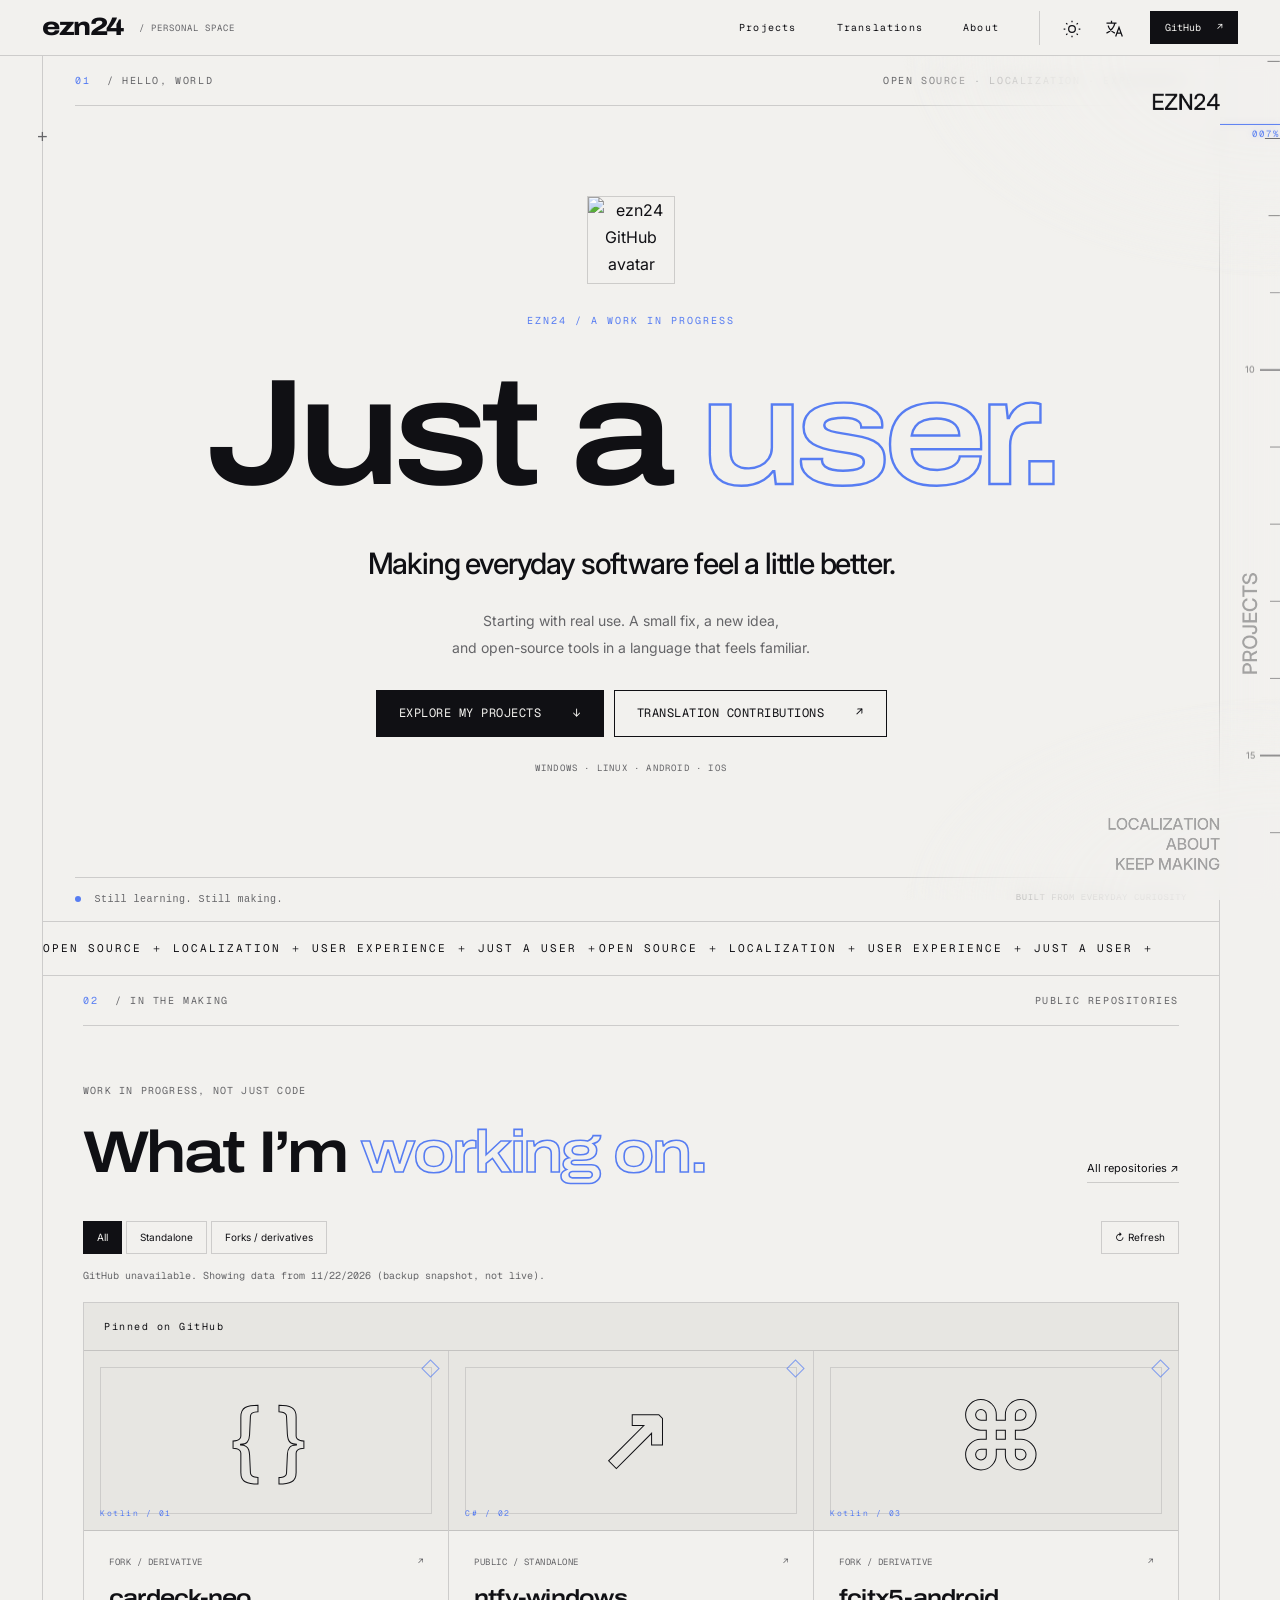
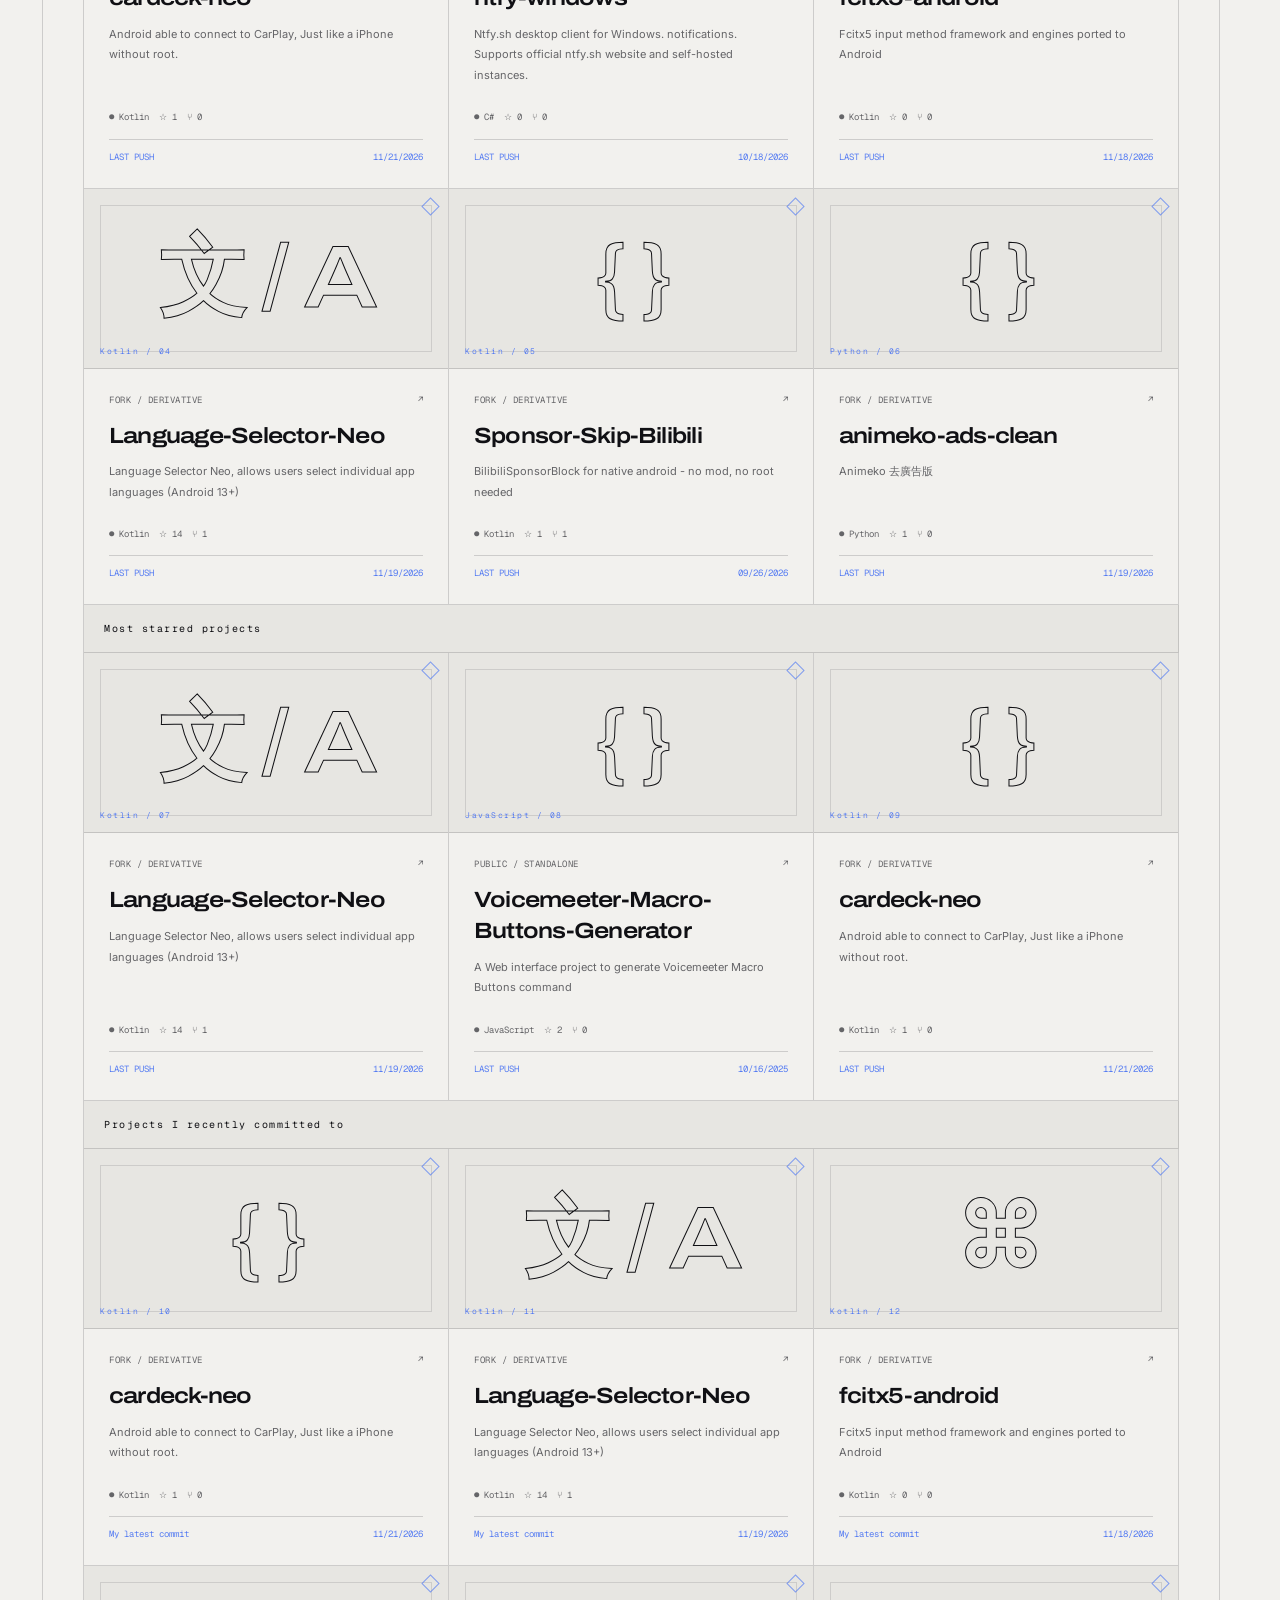
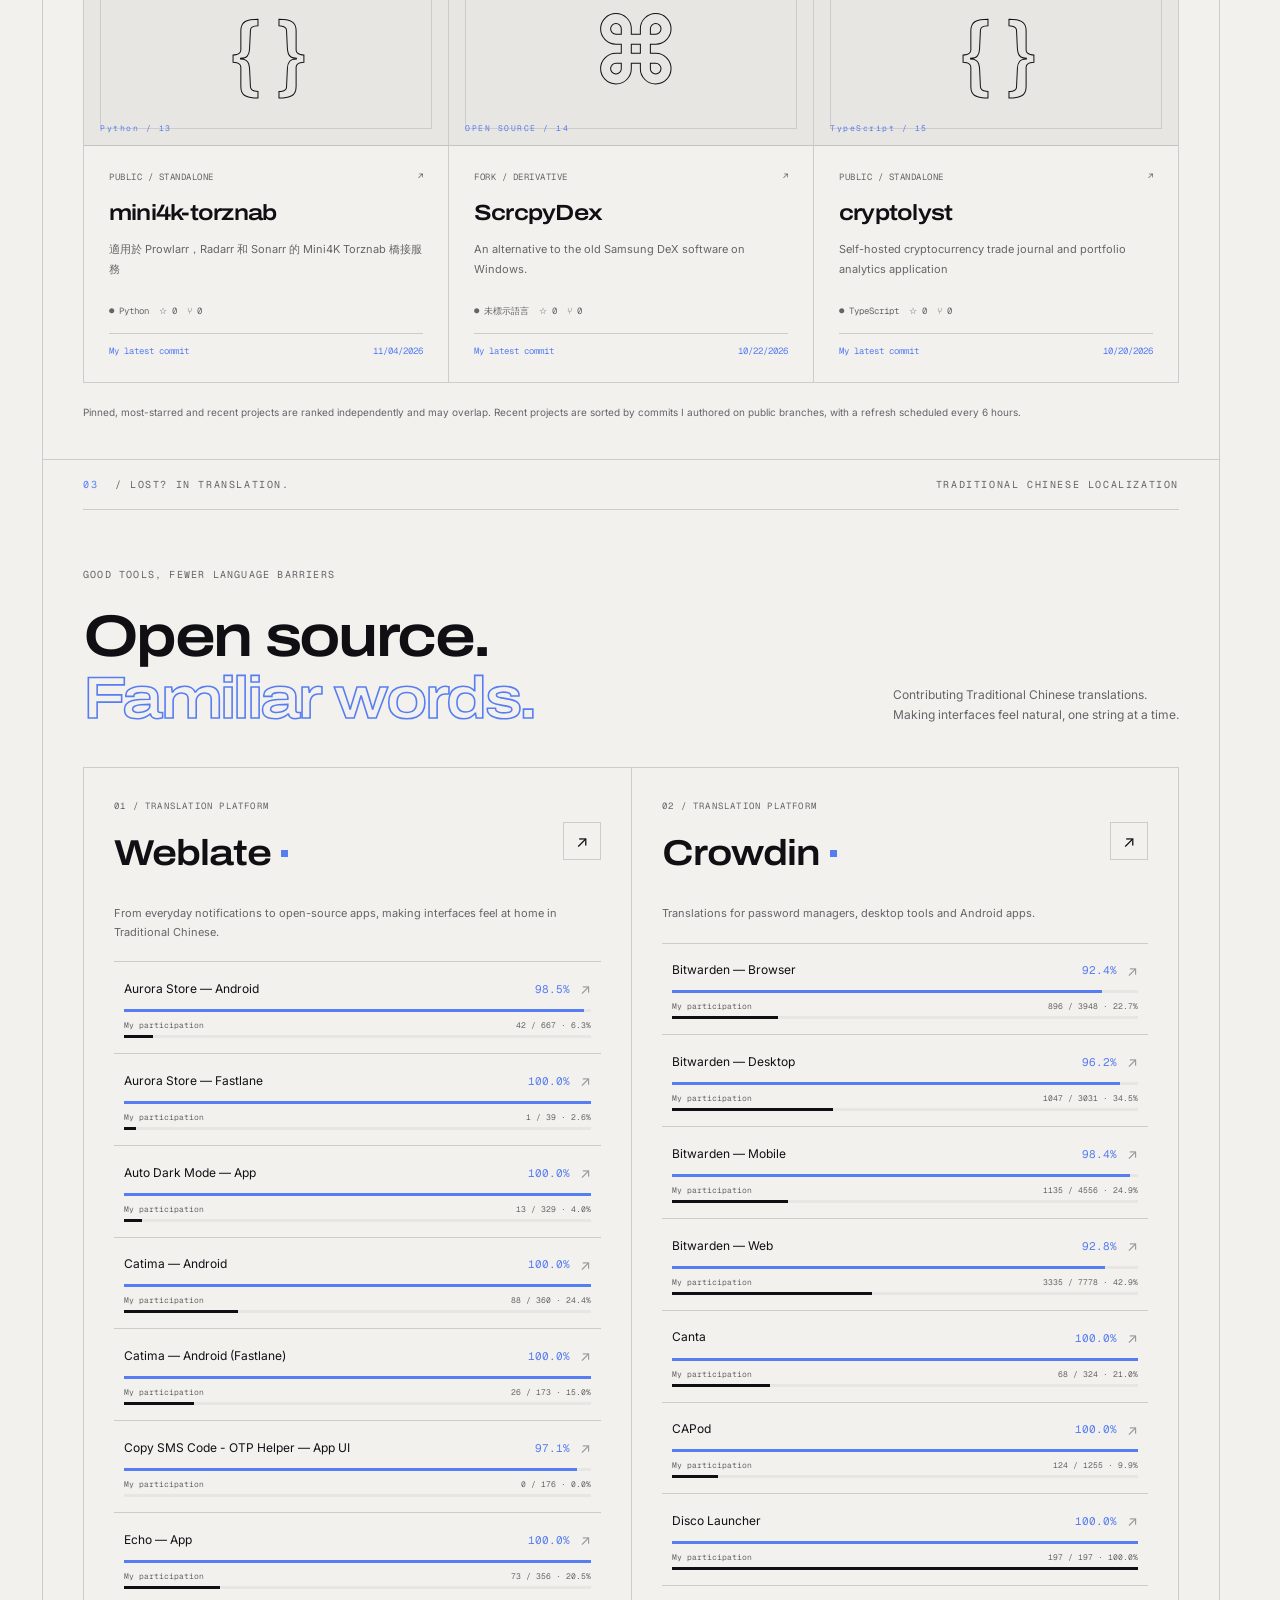
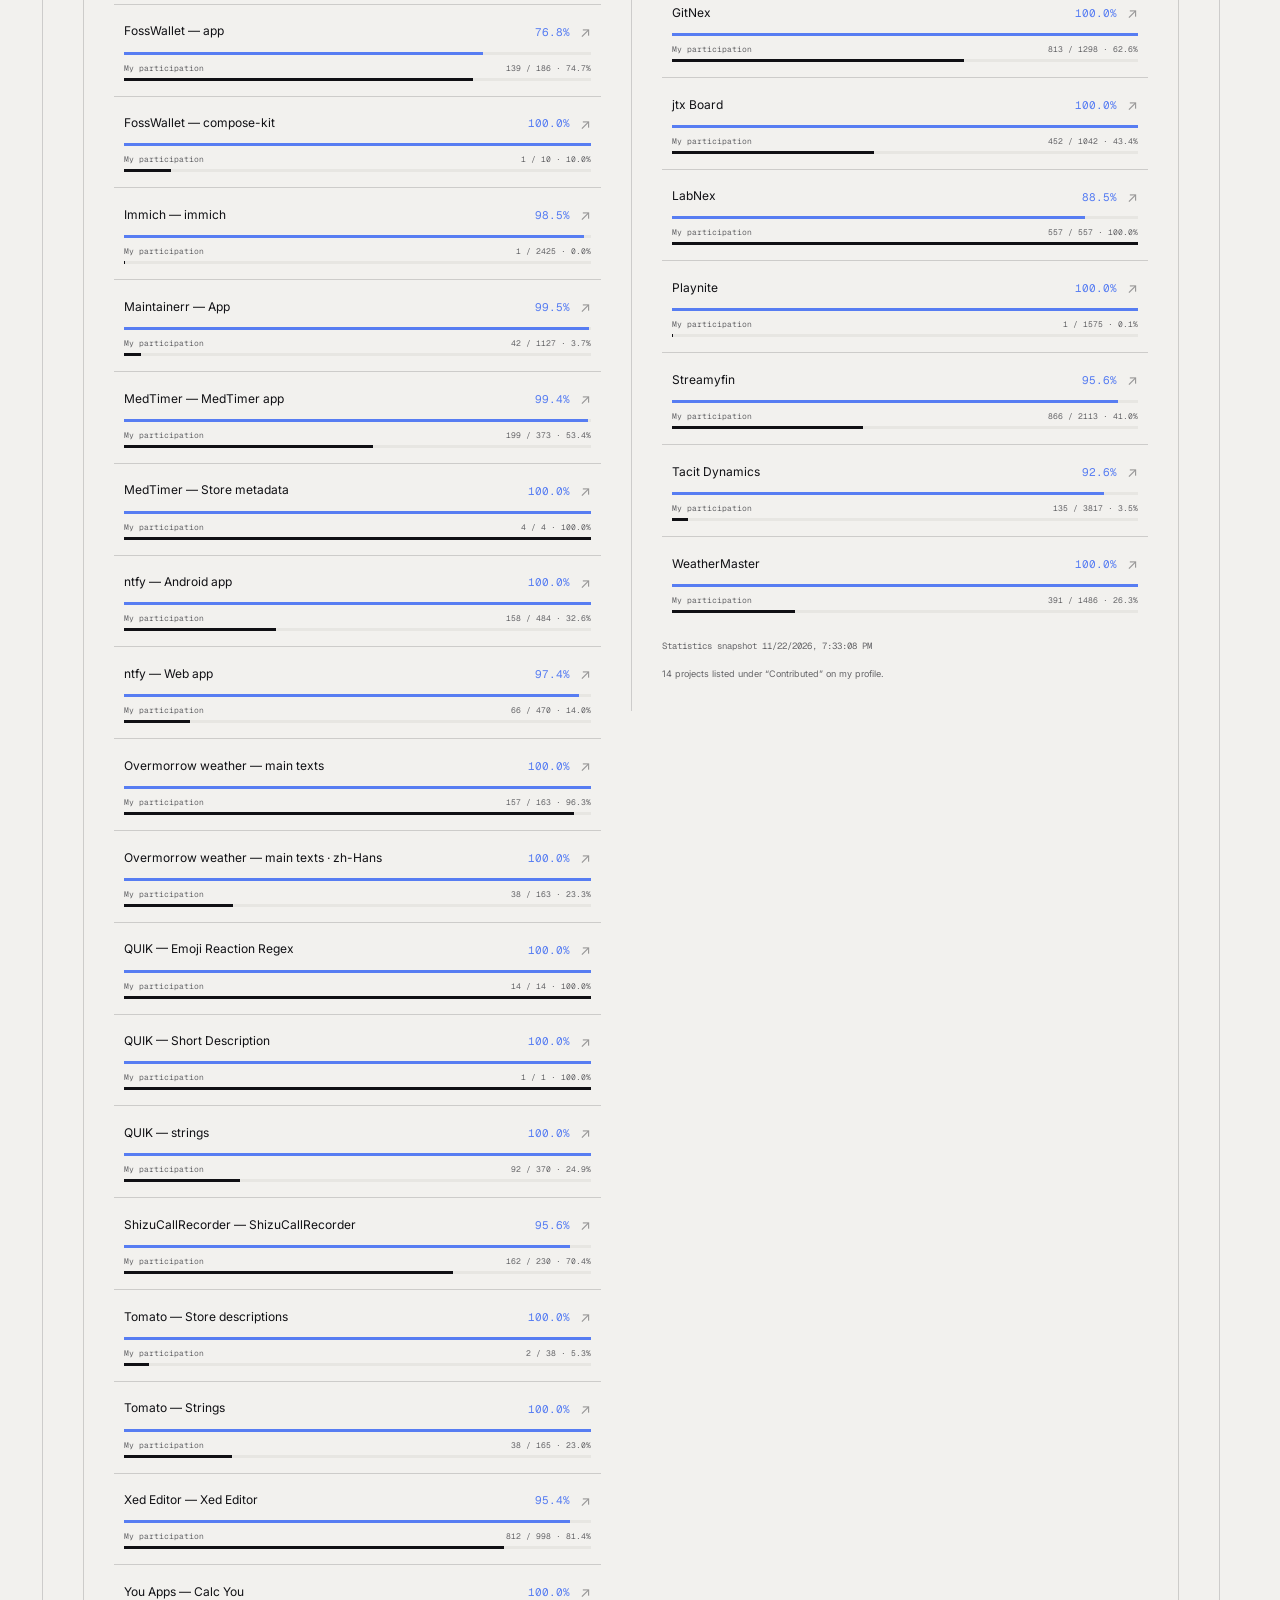
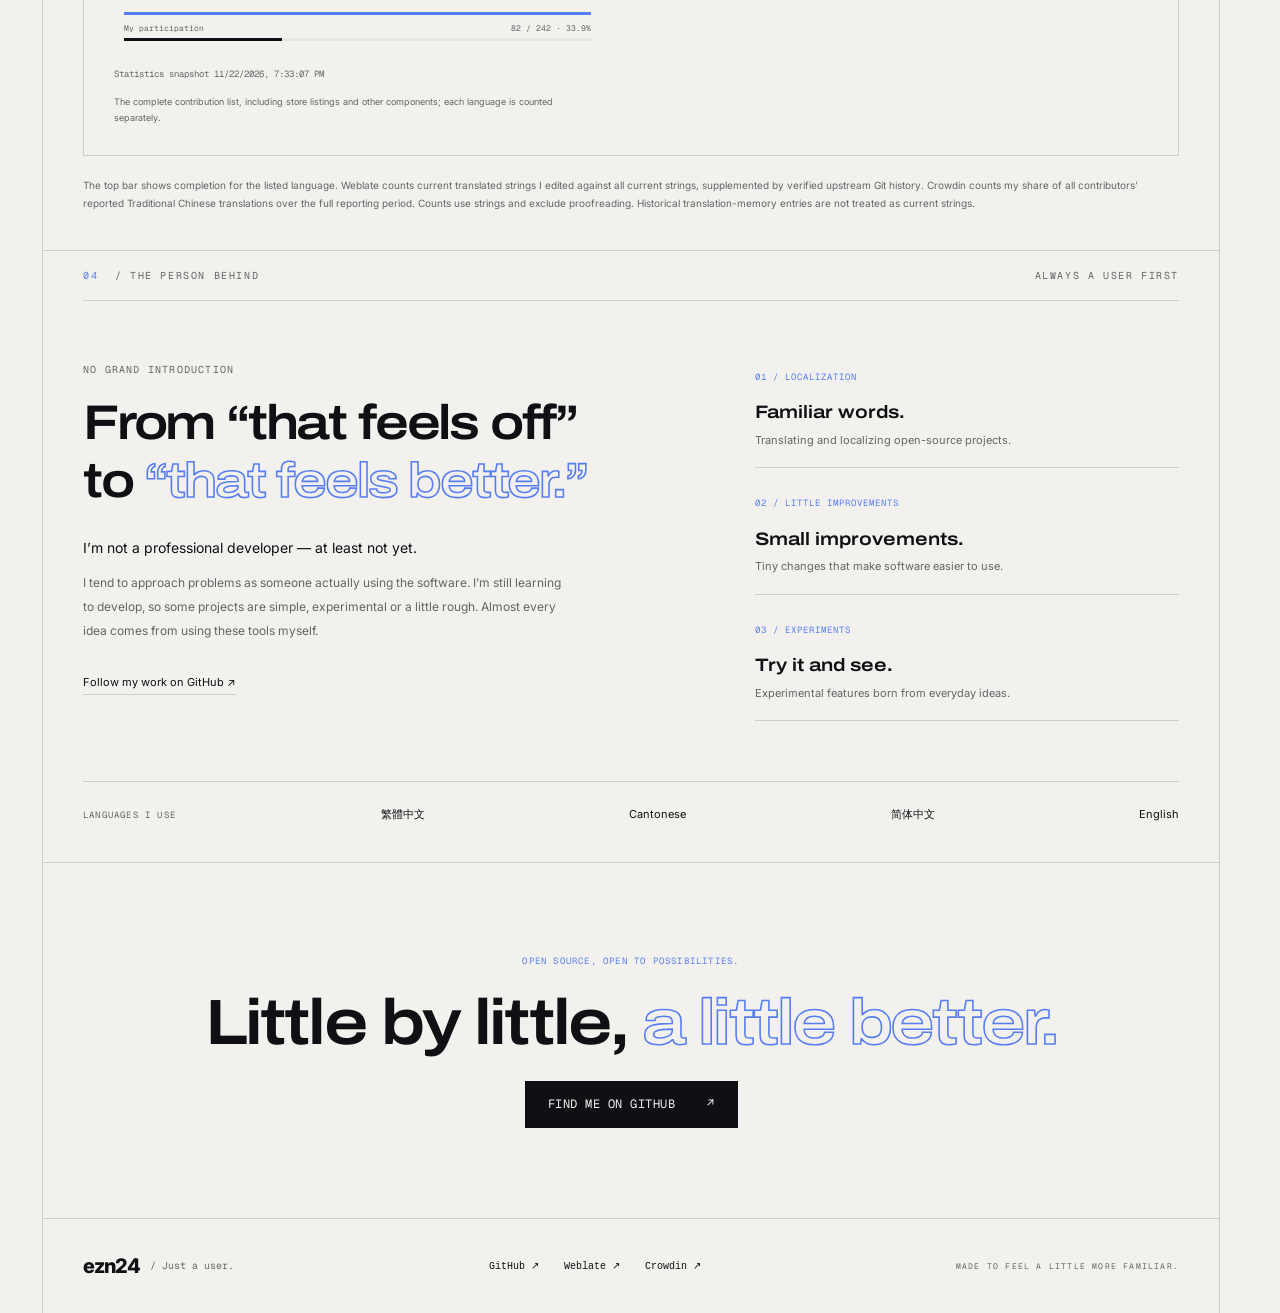
==== commit 04d2a962: "Update CarDeck Neo branding to DroidCar and render release Markdown safely" ====
--- a/index.html
+++ b/index.html
@@ -15,7 +15,7 @@
   <link rel="stylesheet" href="./profile.css?v=20261120-shared1">
   <link rel="stylesheet" href="./shared-motion.css?v=1">
   <script src="./i18n.js?v=20261116-recent2" defer></script>
-  <script src="./profile.js?v=20261120-cardeck1" defer></script>
+  <script src="./profile.js?v=20261123-droidcar" defer></script>
   <script src="./scroll-instrument.js?v=20261028-smooth6" defer></script>
 </head>
 <body>
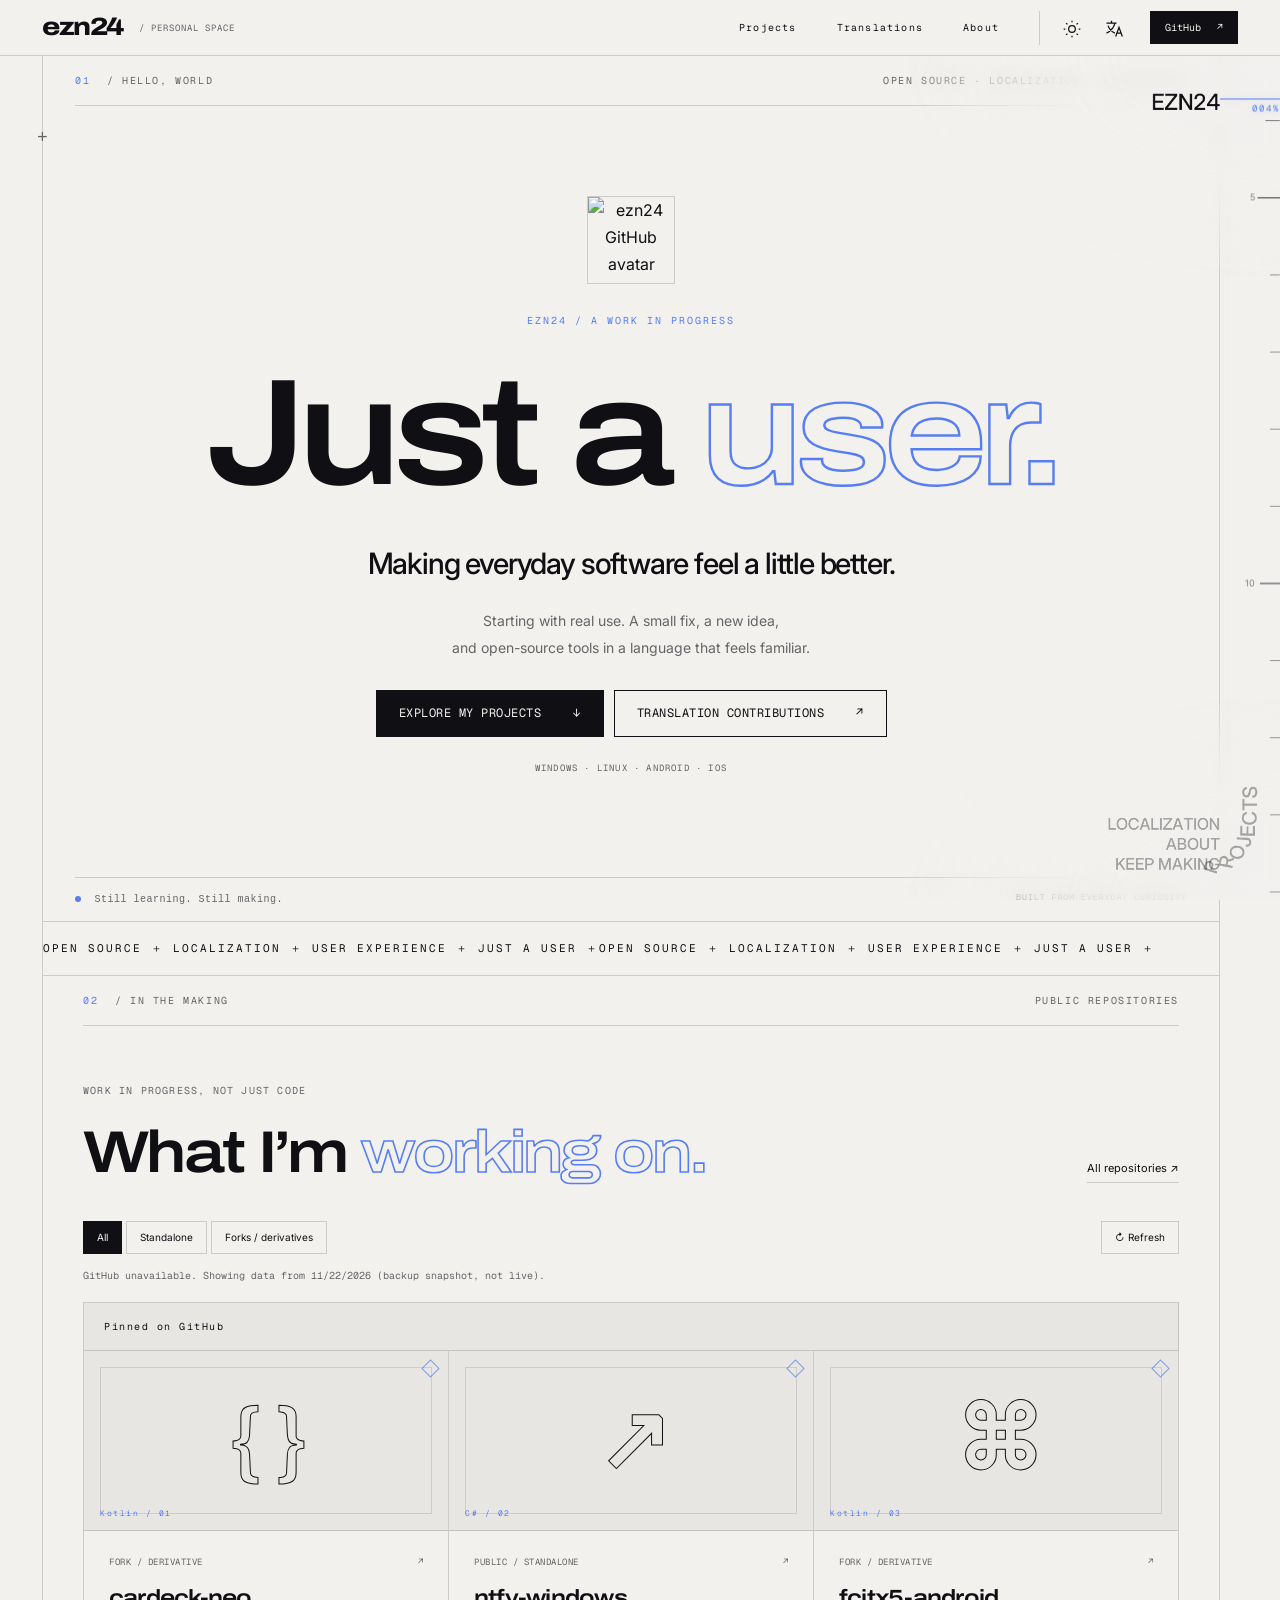
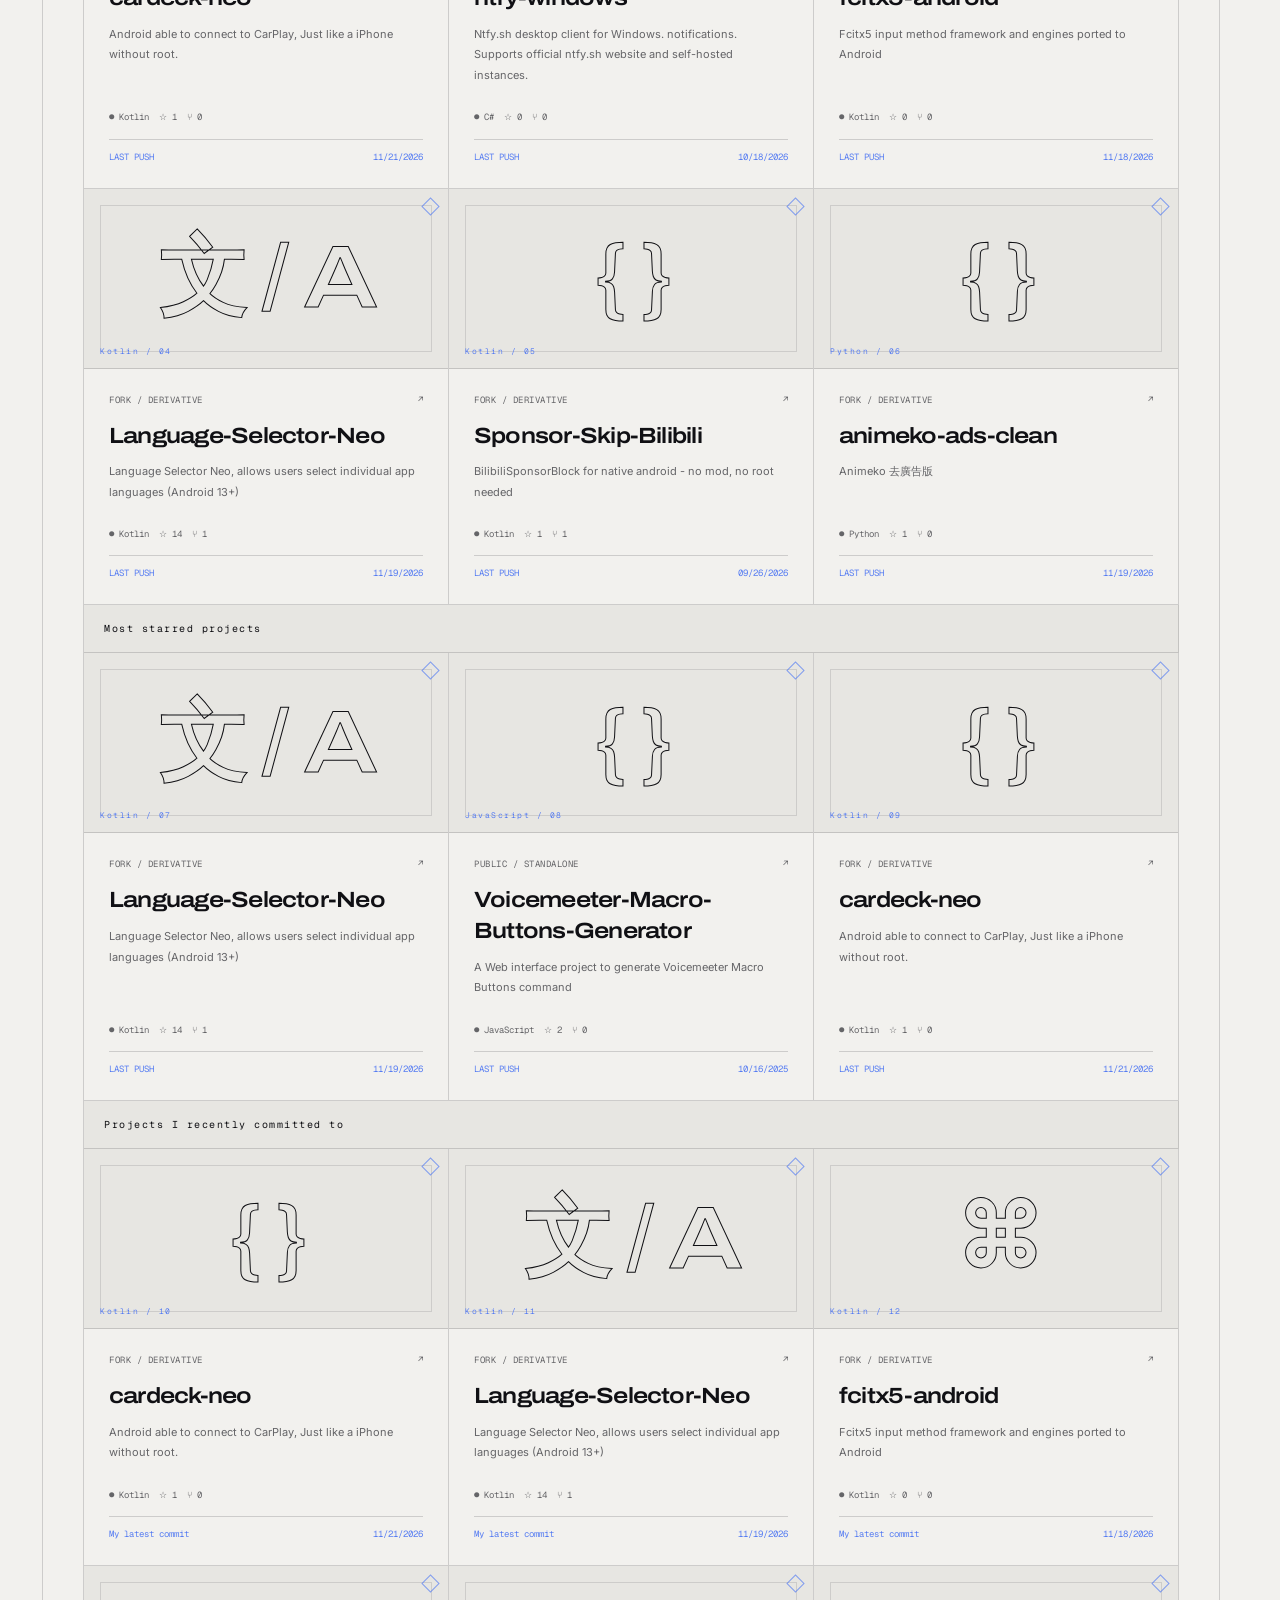
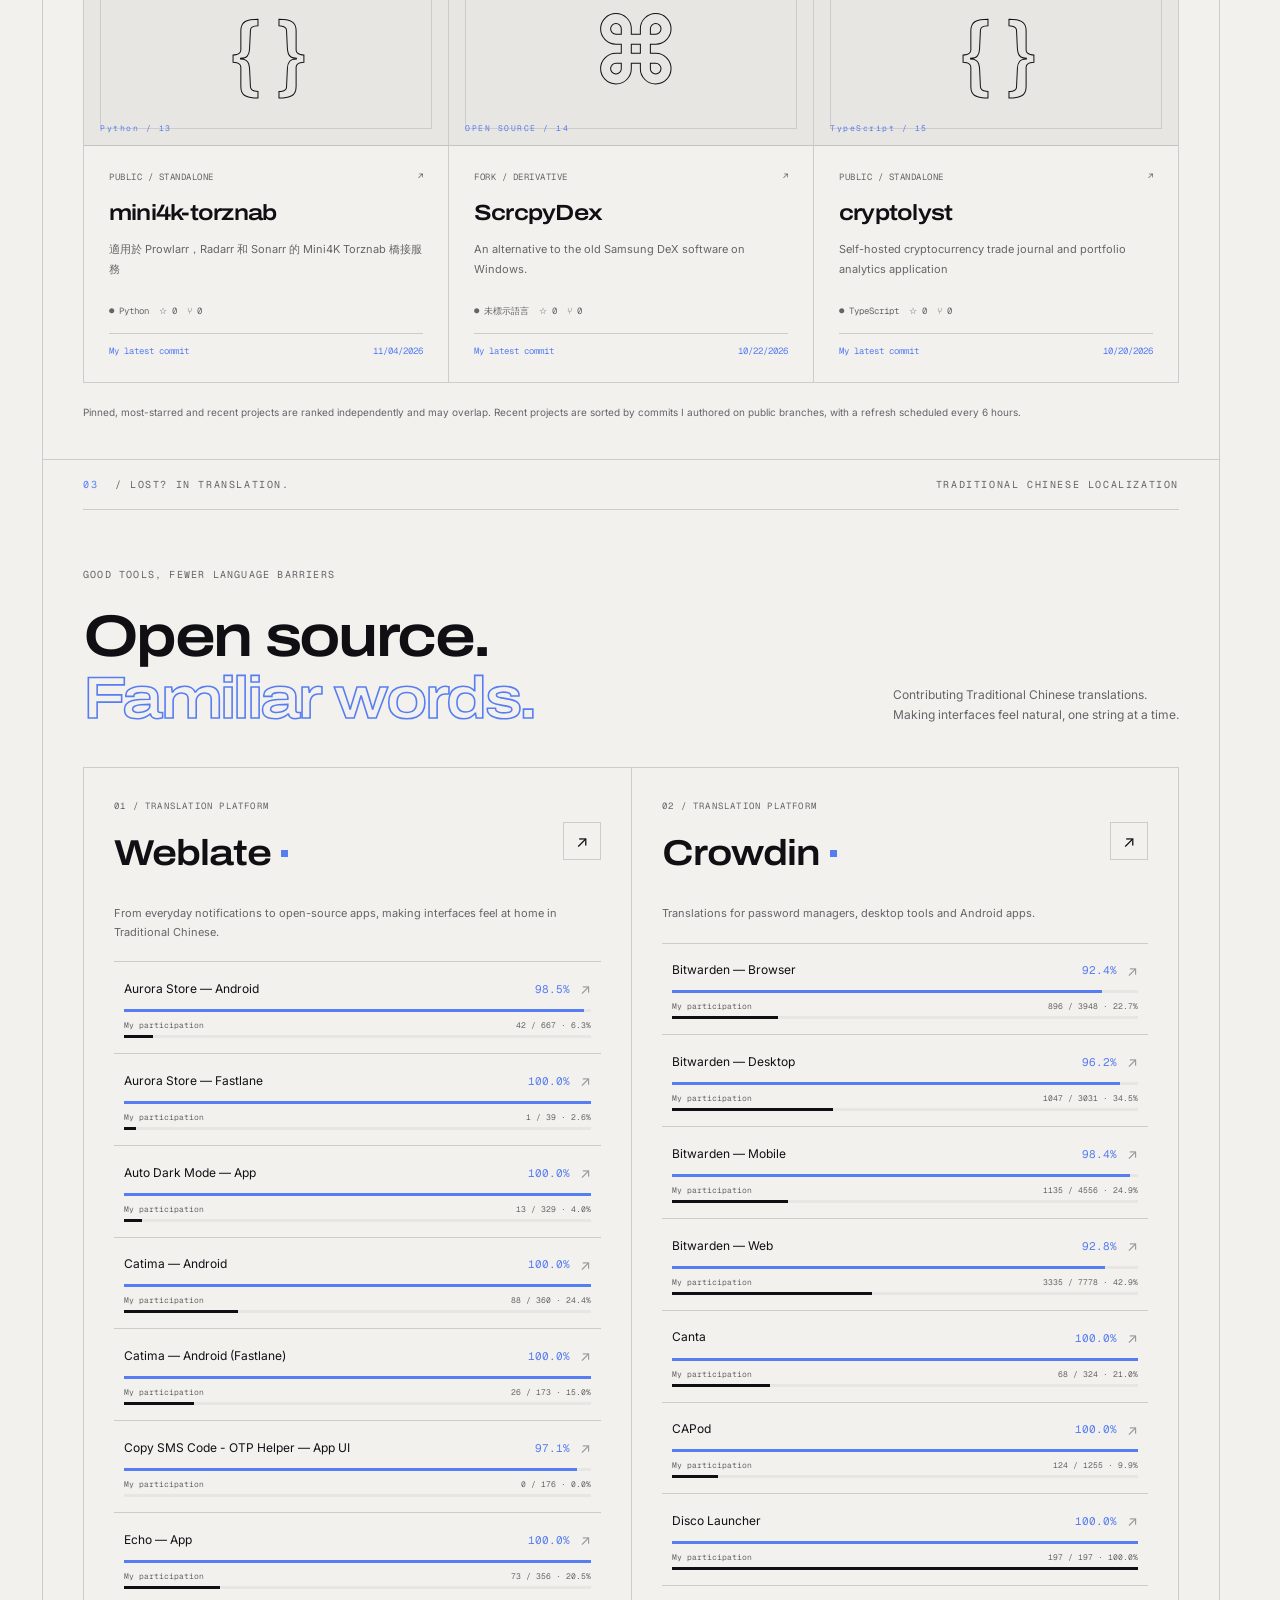
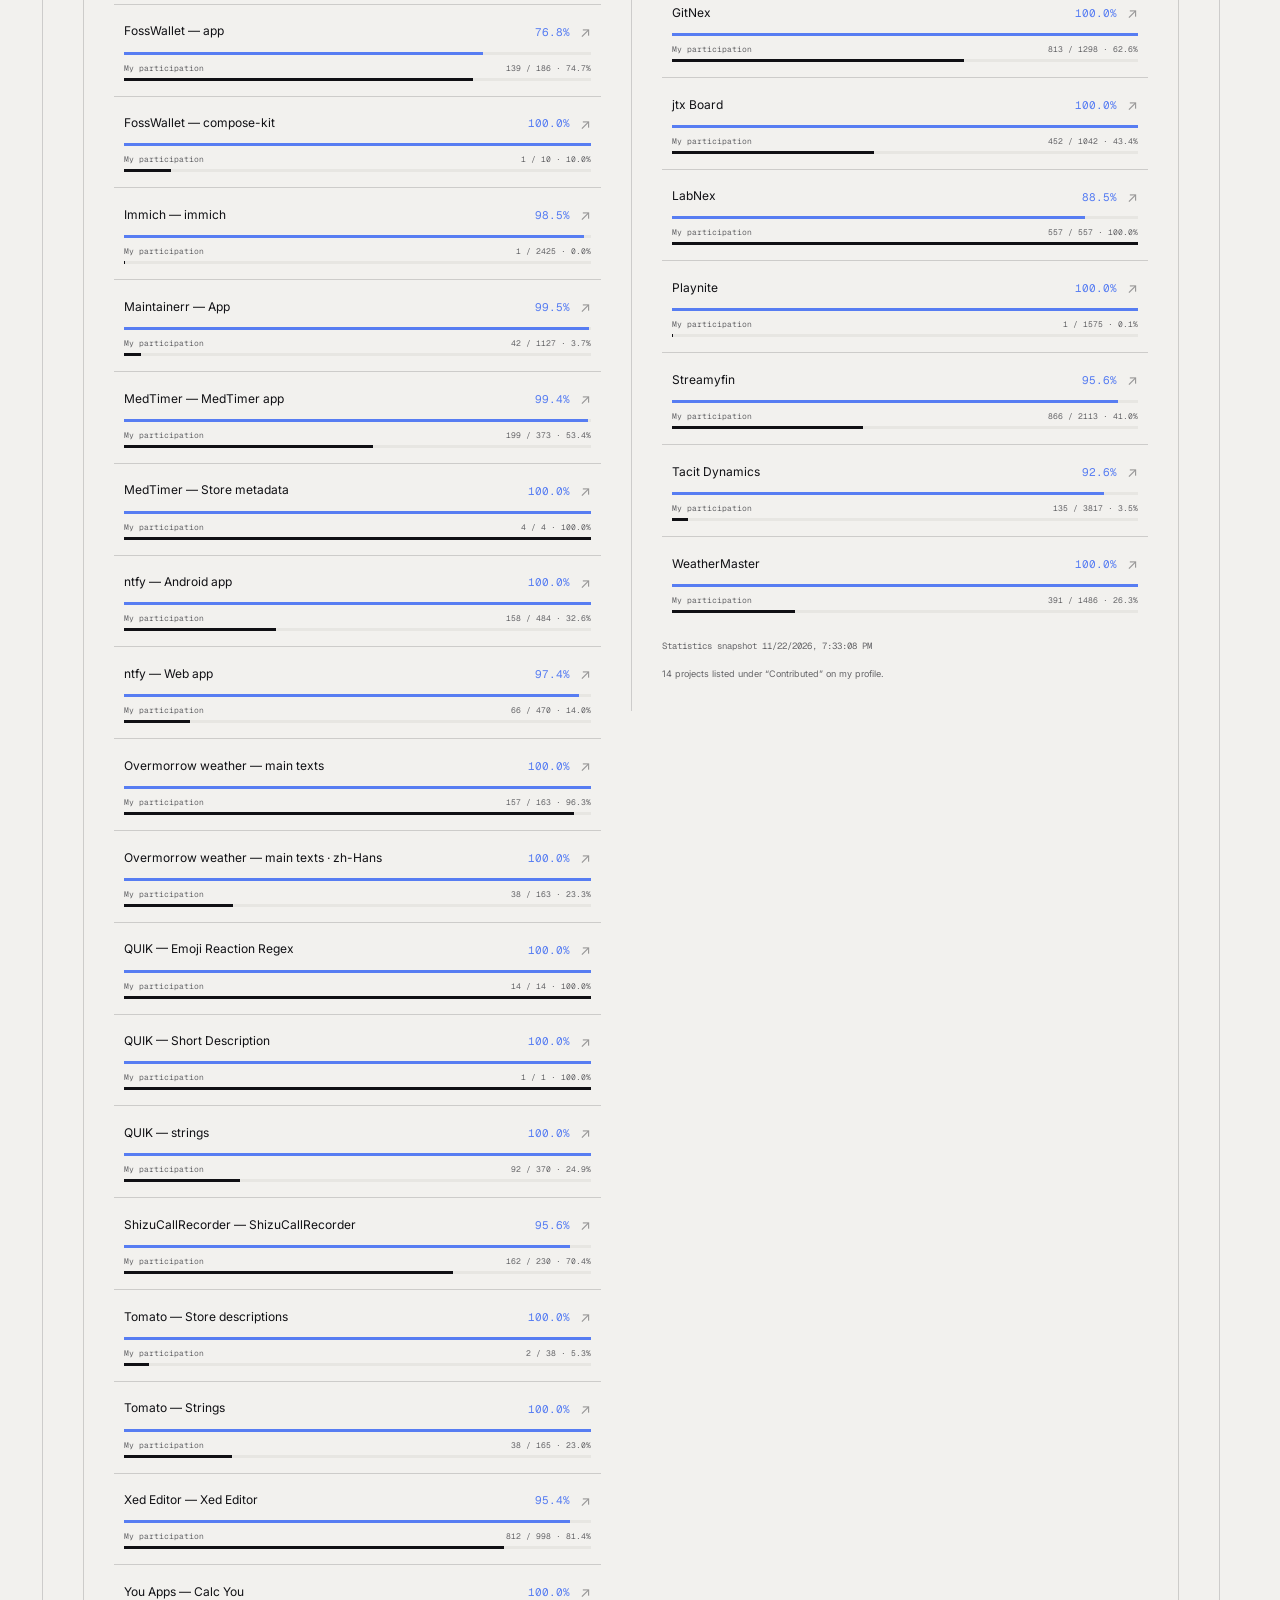
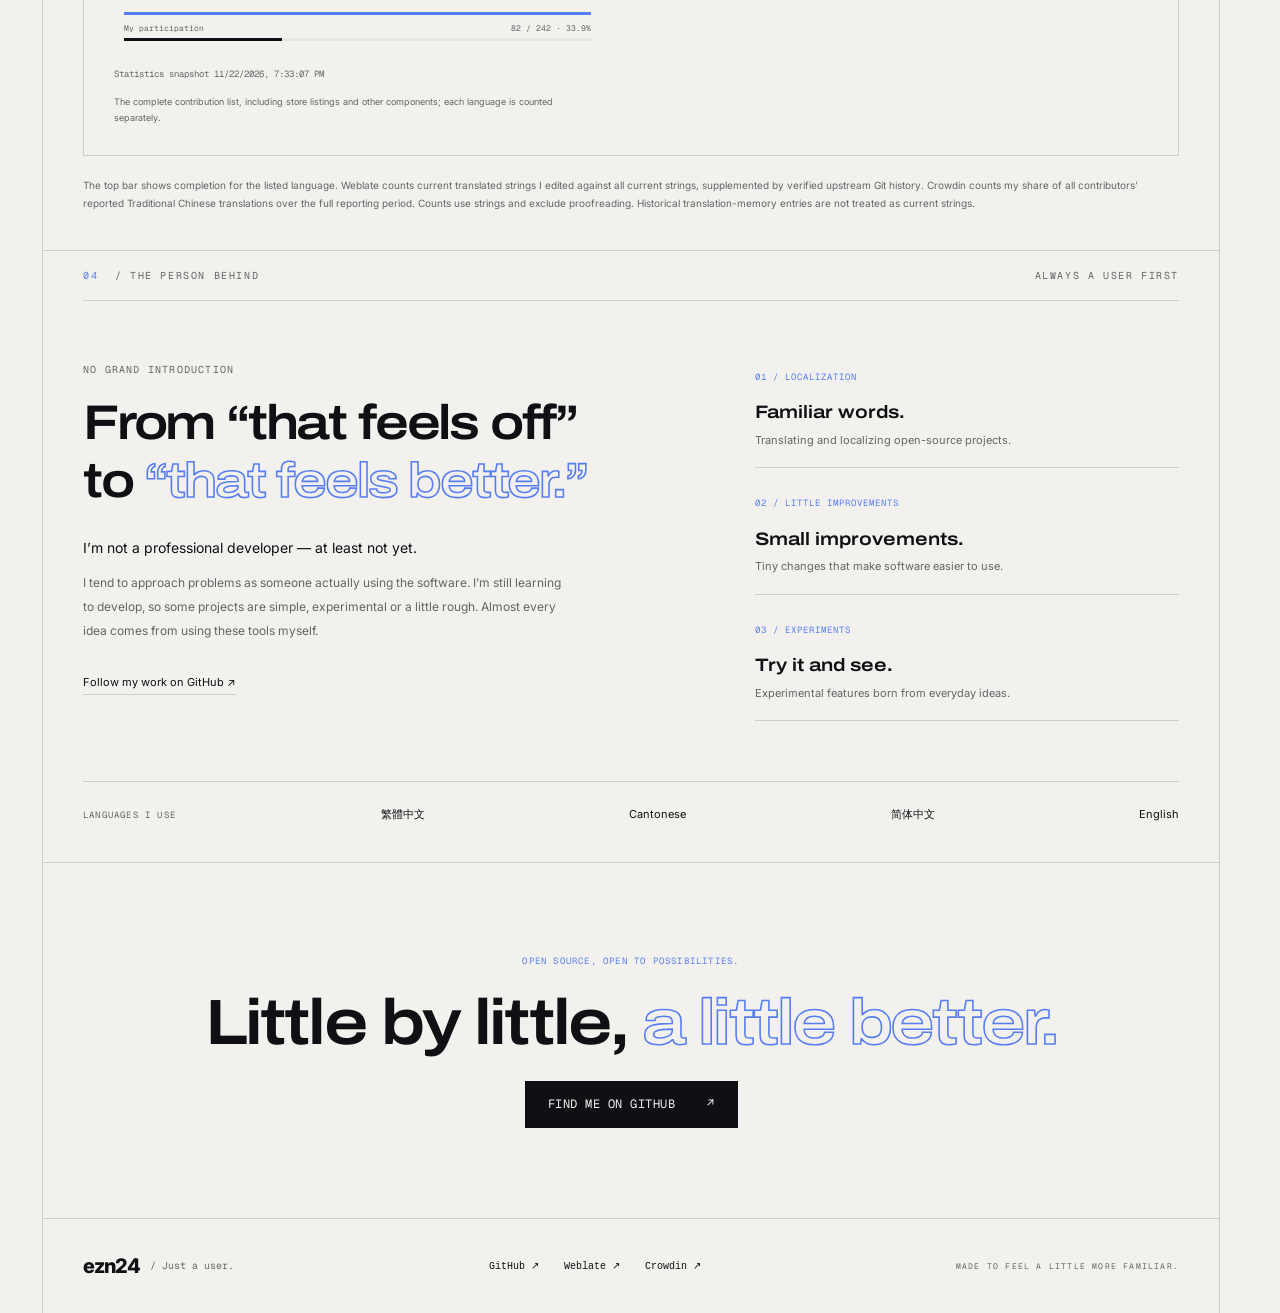
==== commit 19002dd9: "Move DroidCar product page to /droidcar/ and redirect legacy URL" ====
--- a/index.html
+++ b/index.html
@@ -15,7 +15,7 @@
   <link rel="stylesheet" href="./profile.css?v=20261120-shared1">
   <link rel="stylesheet" href="./shared-motion.css?v=1">
   <script src="./i18n.js?v=20261116-recent2" defer></script>
-  <script src="./profile.js?v=20261123-droidcar" defer></script>
+  <script src="./profile.js?v=20261123-droidcar-url" defer></script>
   <script src="./scroll-instrument.js?v=20261028-smooth6" defer></script>
 </head>
 <body>
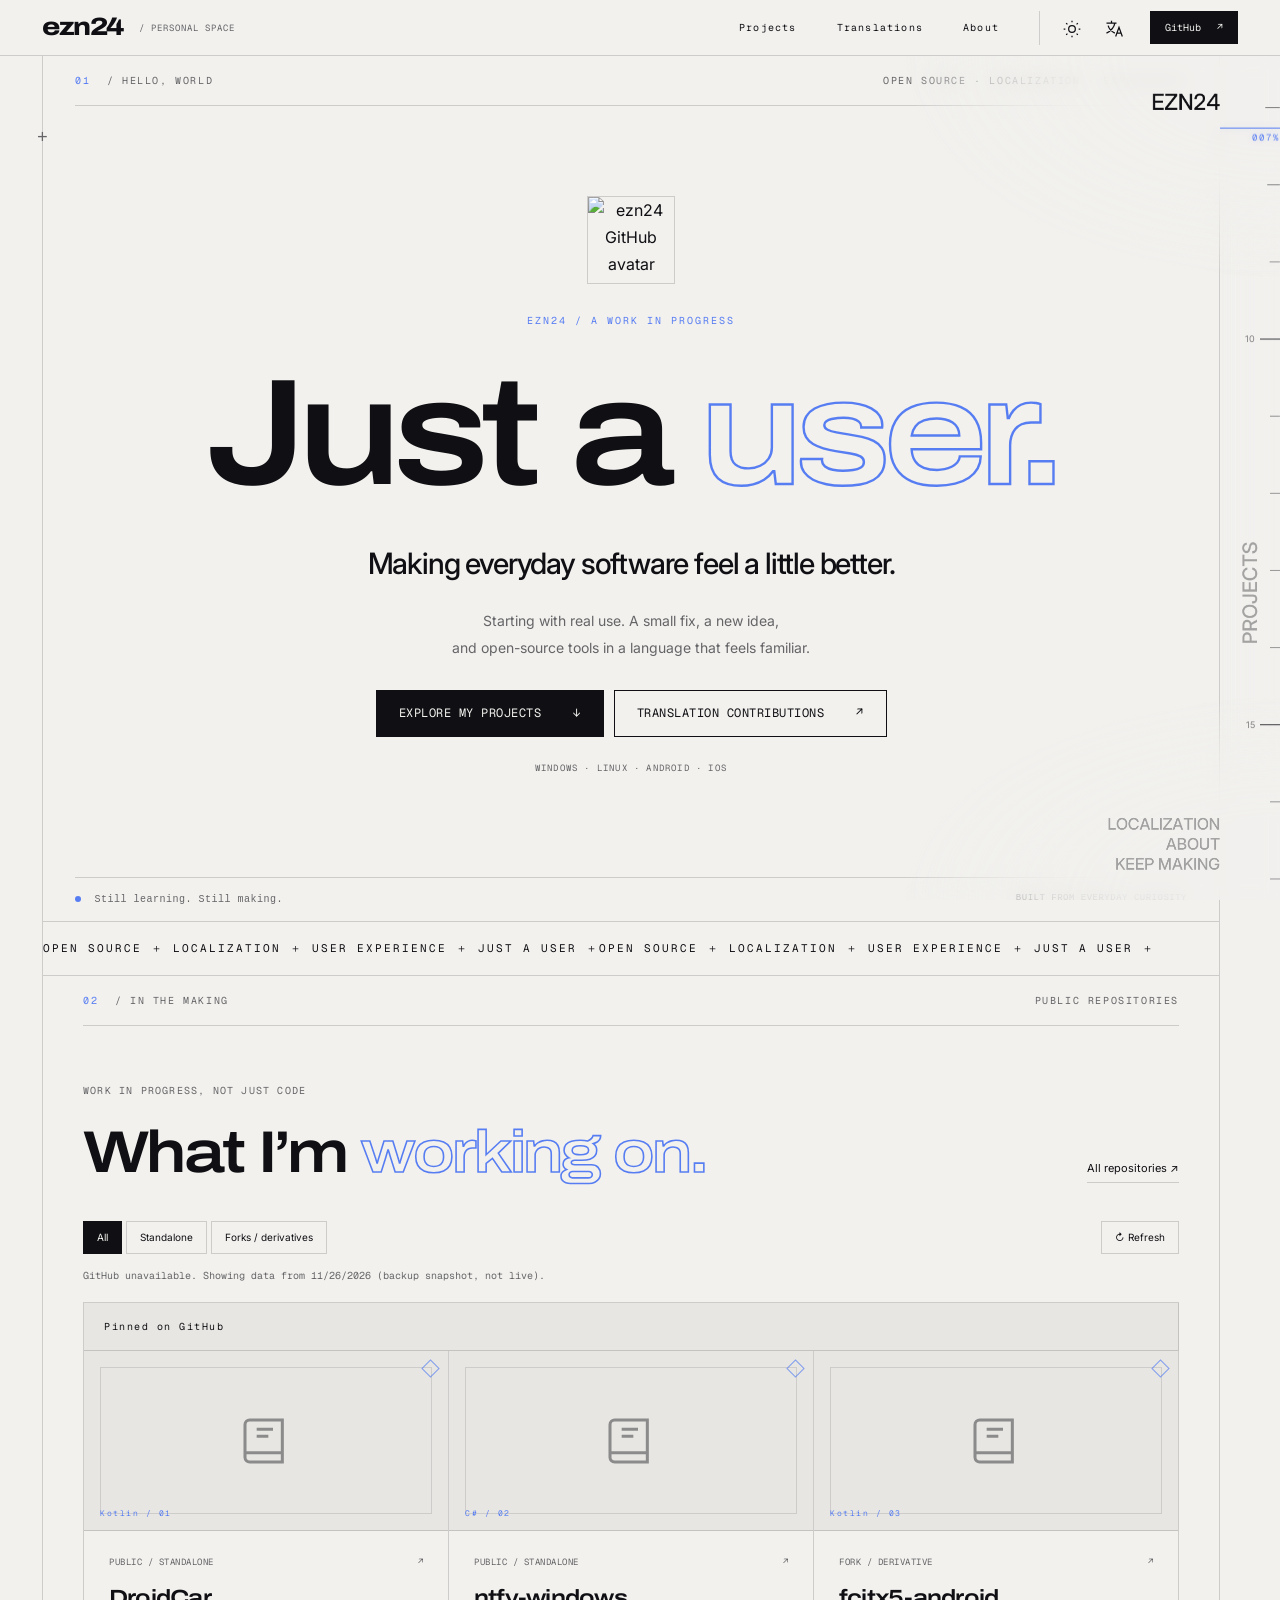
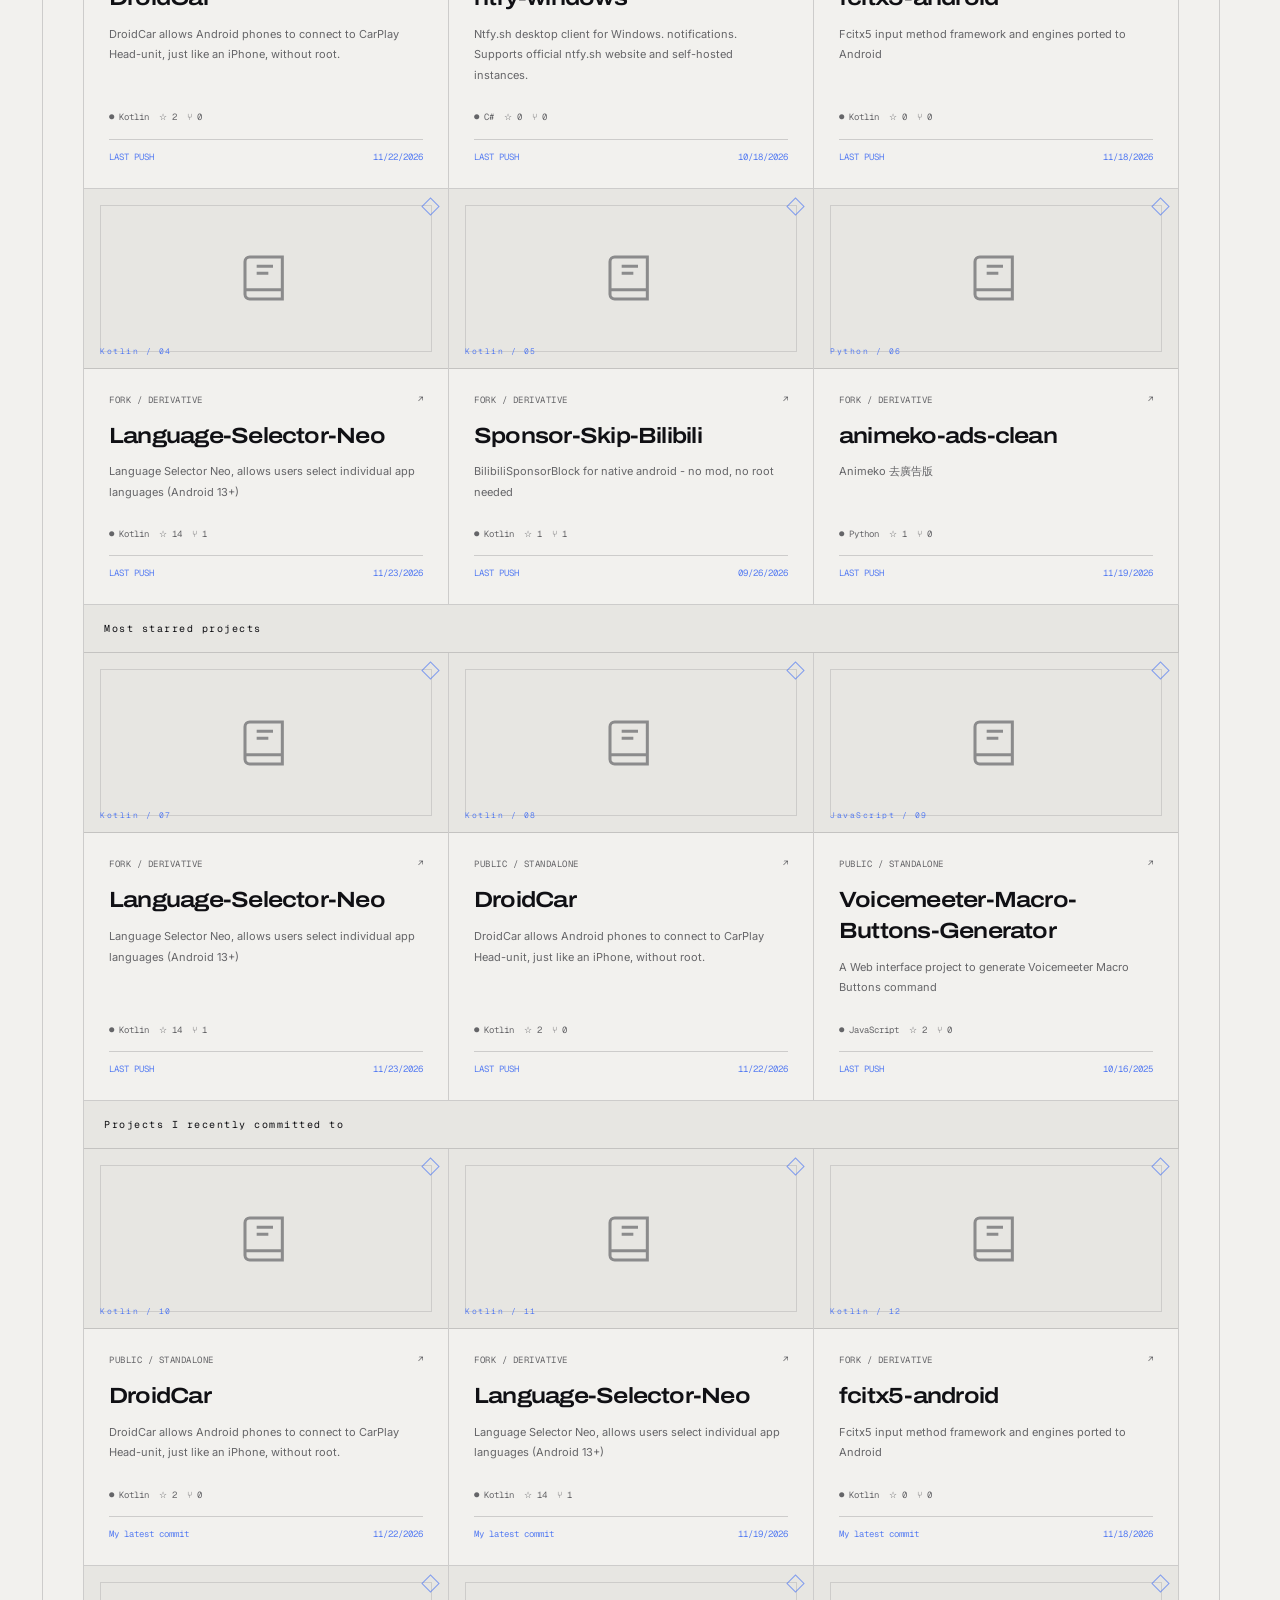
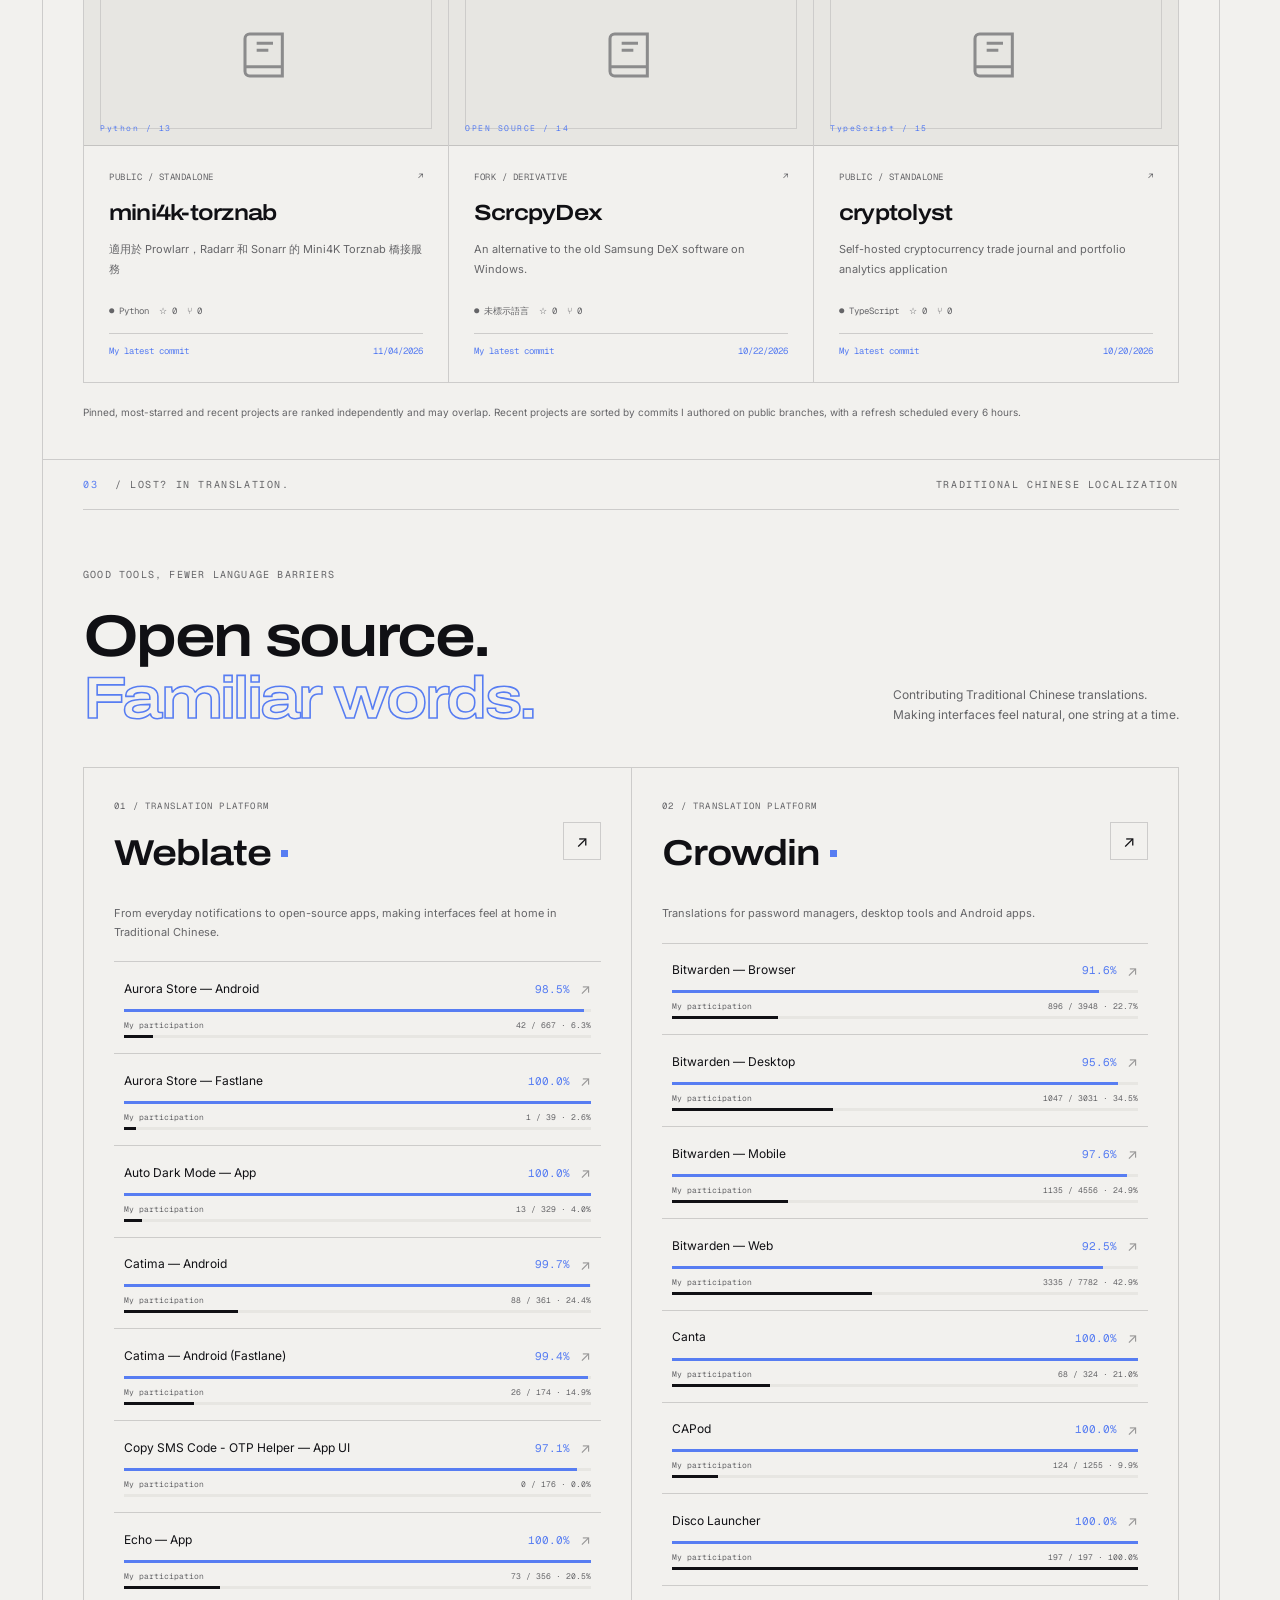
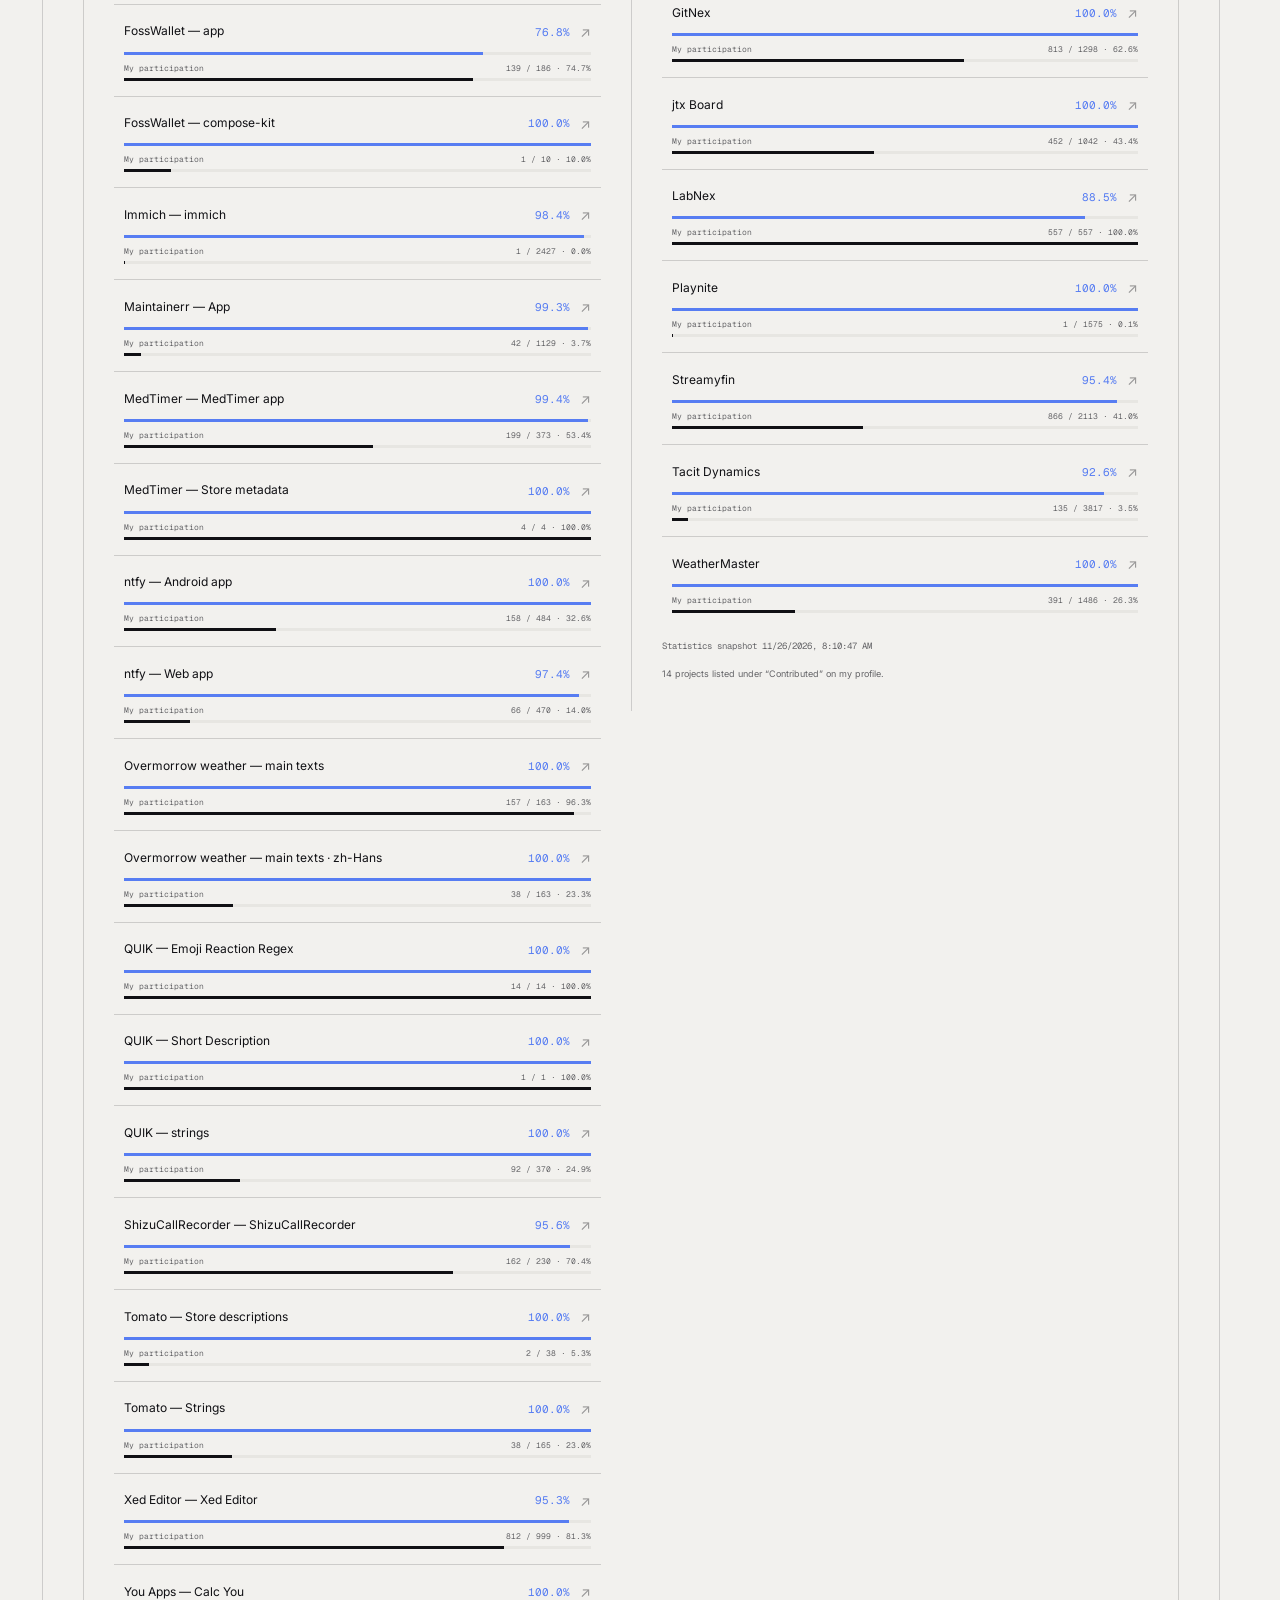
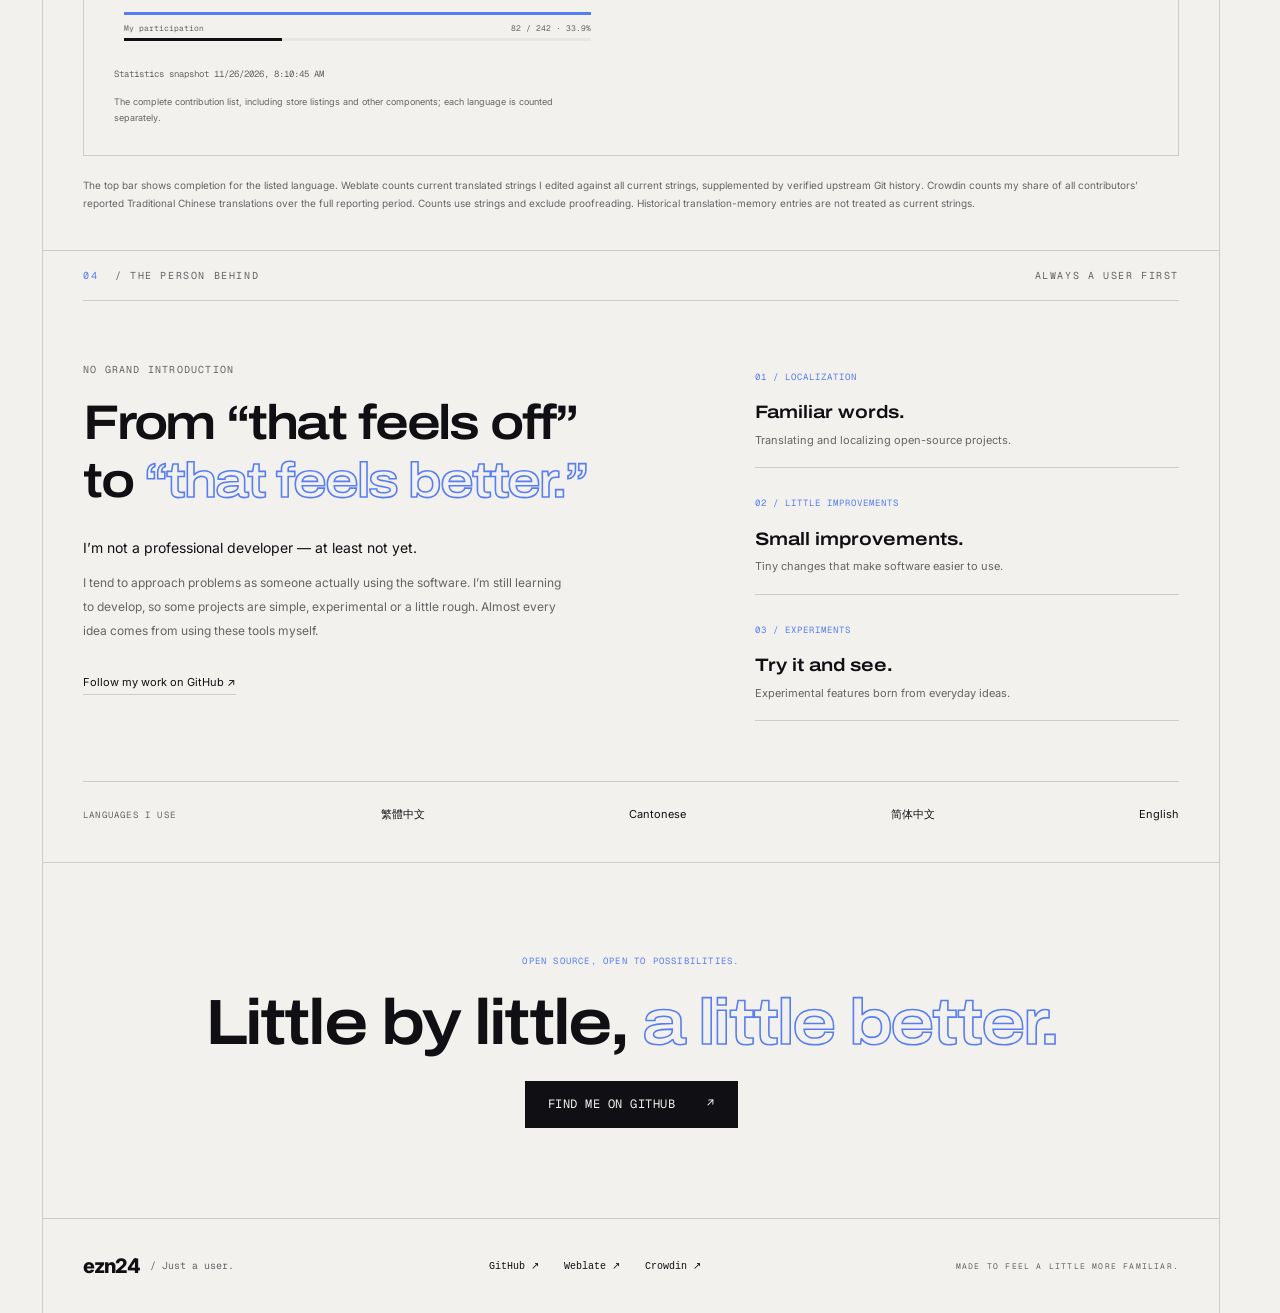
==== commit 035142dc: "Use repository-owned project logos and live DroidCar screenshot paths" ====
--- a/index.html
+++ b/index.html
@@ -12,10 +12,10 @@
   <link rel="preconnect" href="https://fonts.googleapis.com">
   <link rel="preconnect" href="https://fonts.gstatic.com" crossorigin>
   <link href="https://fonts.googleapis.com/css2?family=Archivo:wdth,wght@118,620;118,800&family=Geist+Mono:wght@400;500&family=Inter:wght@400;500;600&display=swap" rel="stylesheet">
-  <link rel="stylesheet" href="./profile.css?v=20261120-shared1">
+  <link rel="stylesheet" href="./profile.css?v=20261126-logos">
   <link rel="stylesheet" href="./shared-motion.css?v=1">
   <script src="./i18n.js?v=20261116-recent2" defer></script>
-  <script src="./profile.js?v=20261123-droidcar-url" defer></script>
+  <script src="./profile.js?v=20261126-logos" defer></script>
   <script src="./scroll-instrument.js?v=20261028-smooth6" defer></script>
 </head>
 <body>
--- a/profile.css
+++ b/profile.css
@@ -27,3 +27,6 @@
 .personal-detail{justify-content:space-between}.personal-detail span:last-child{margin-left:auto}.translation-progress progress.personal-progress::-webkit-progress-value{background:var(--ink)}.translation-progress progress.personal-progress::-moz-progress-bar{background:var(--ink)}.translation-progress:hover progress.personal-progress::-webkit-progress-value,.translation-progress:focus-within progress.personal-progress::-webkit-progress-value{background:var(--bg)}
 .repo-footer a { position: relative; z-index: 1; }
 .repo-footer a:after { content: none; }
+
+/* Repository-owned brand assets, preserving original colors. */
+.repo-art .repo-fallback,.repo-art.blue .repo-fallback{display:grid;place-items:center;width:72px;height:72px;color:var(--muted);opacity:.7;letter-spacing:0;-webkit-text-stroke:0}.repo-fallback svg{width:56px;height:56px}.repo-art .repo-logo{position:absolute;width:120px;height:120px;max-width:64%;max-height:68%;object-fit:contain;opacity:0;transition:transform .8s cubic-bezier(.2,.8,.2,1),opacity .25s}.repo-art.has-repo-logo .repo-logo{opacity:1}.repo-art.has-repo-logo .repo-fallback{visibility:hidden}.repo-card:hover .repo-logo{transform:scale(1.12) translateY(-4px)}
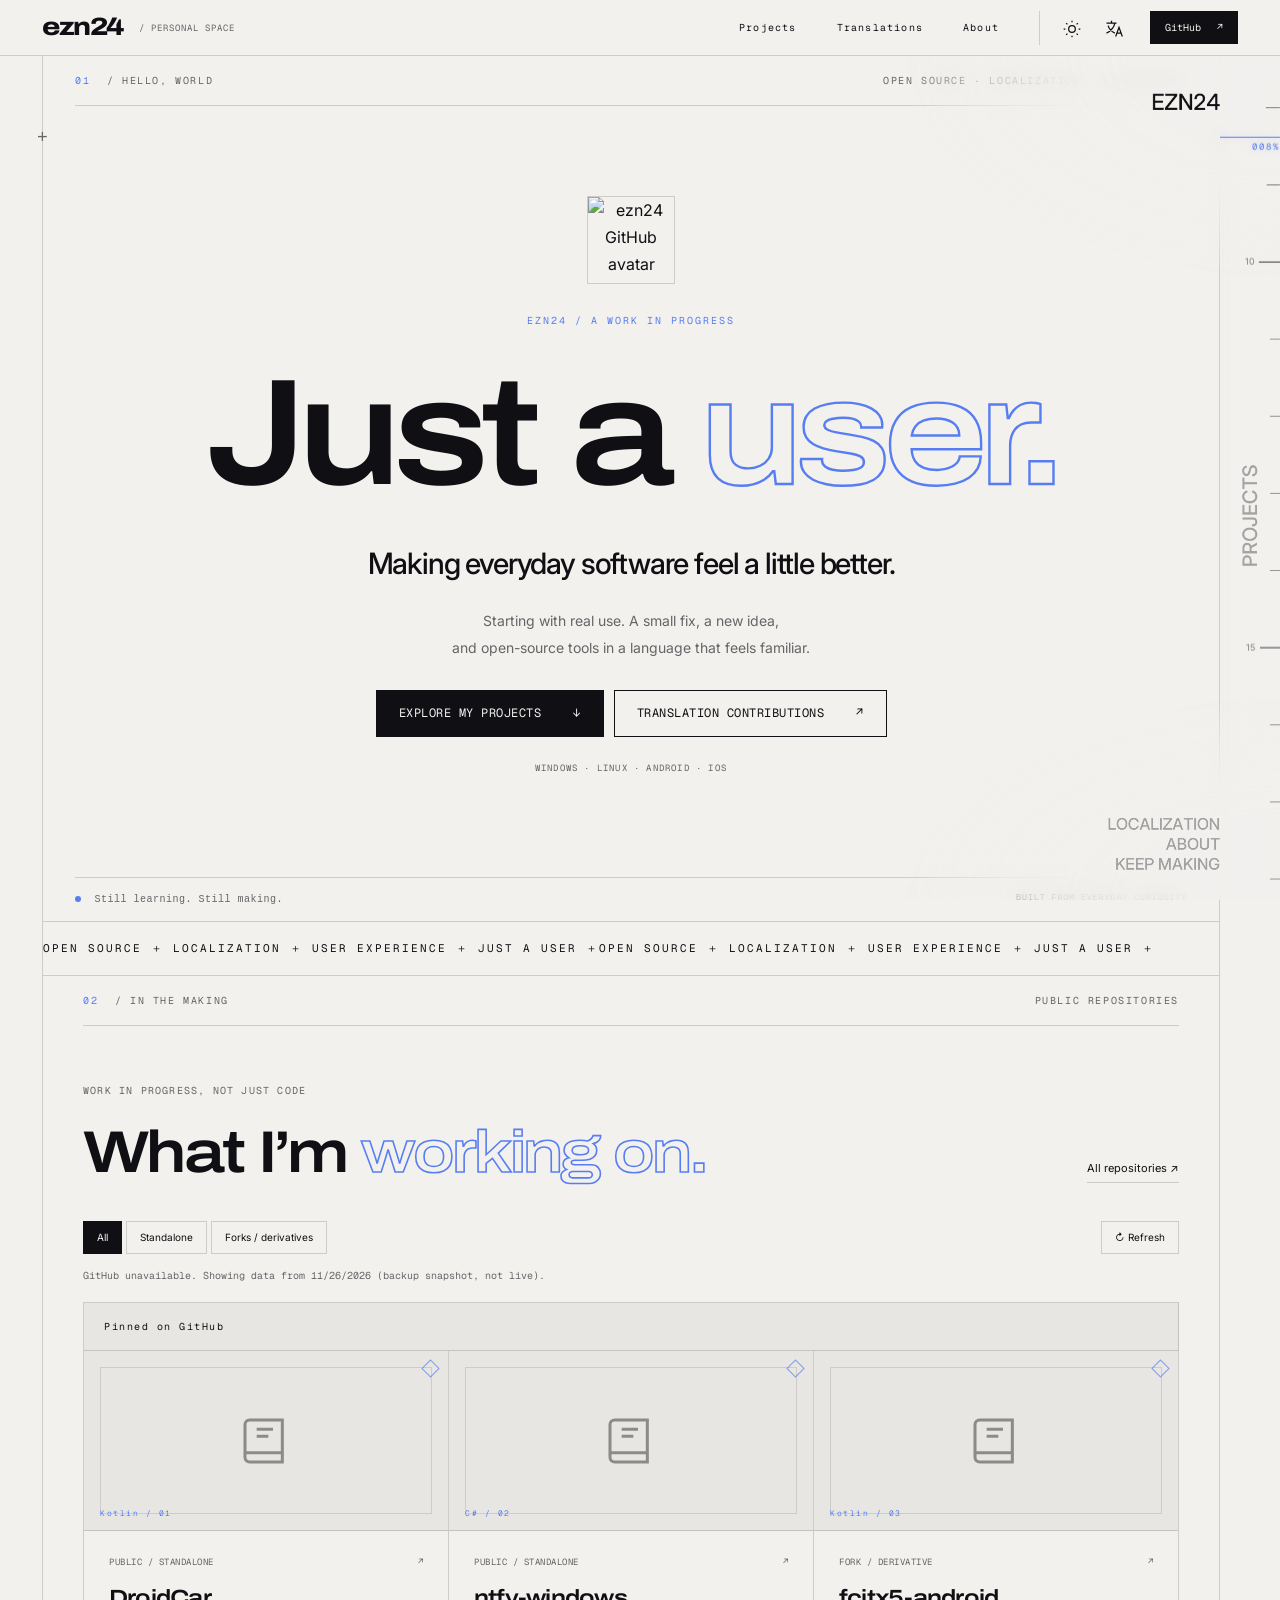
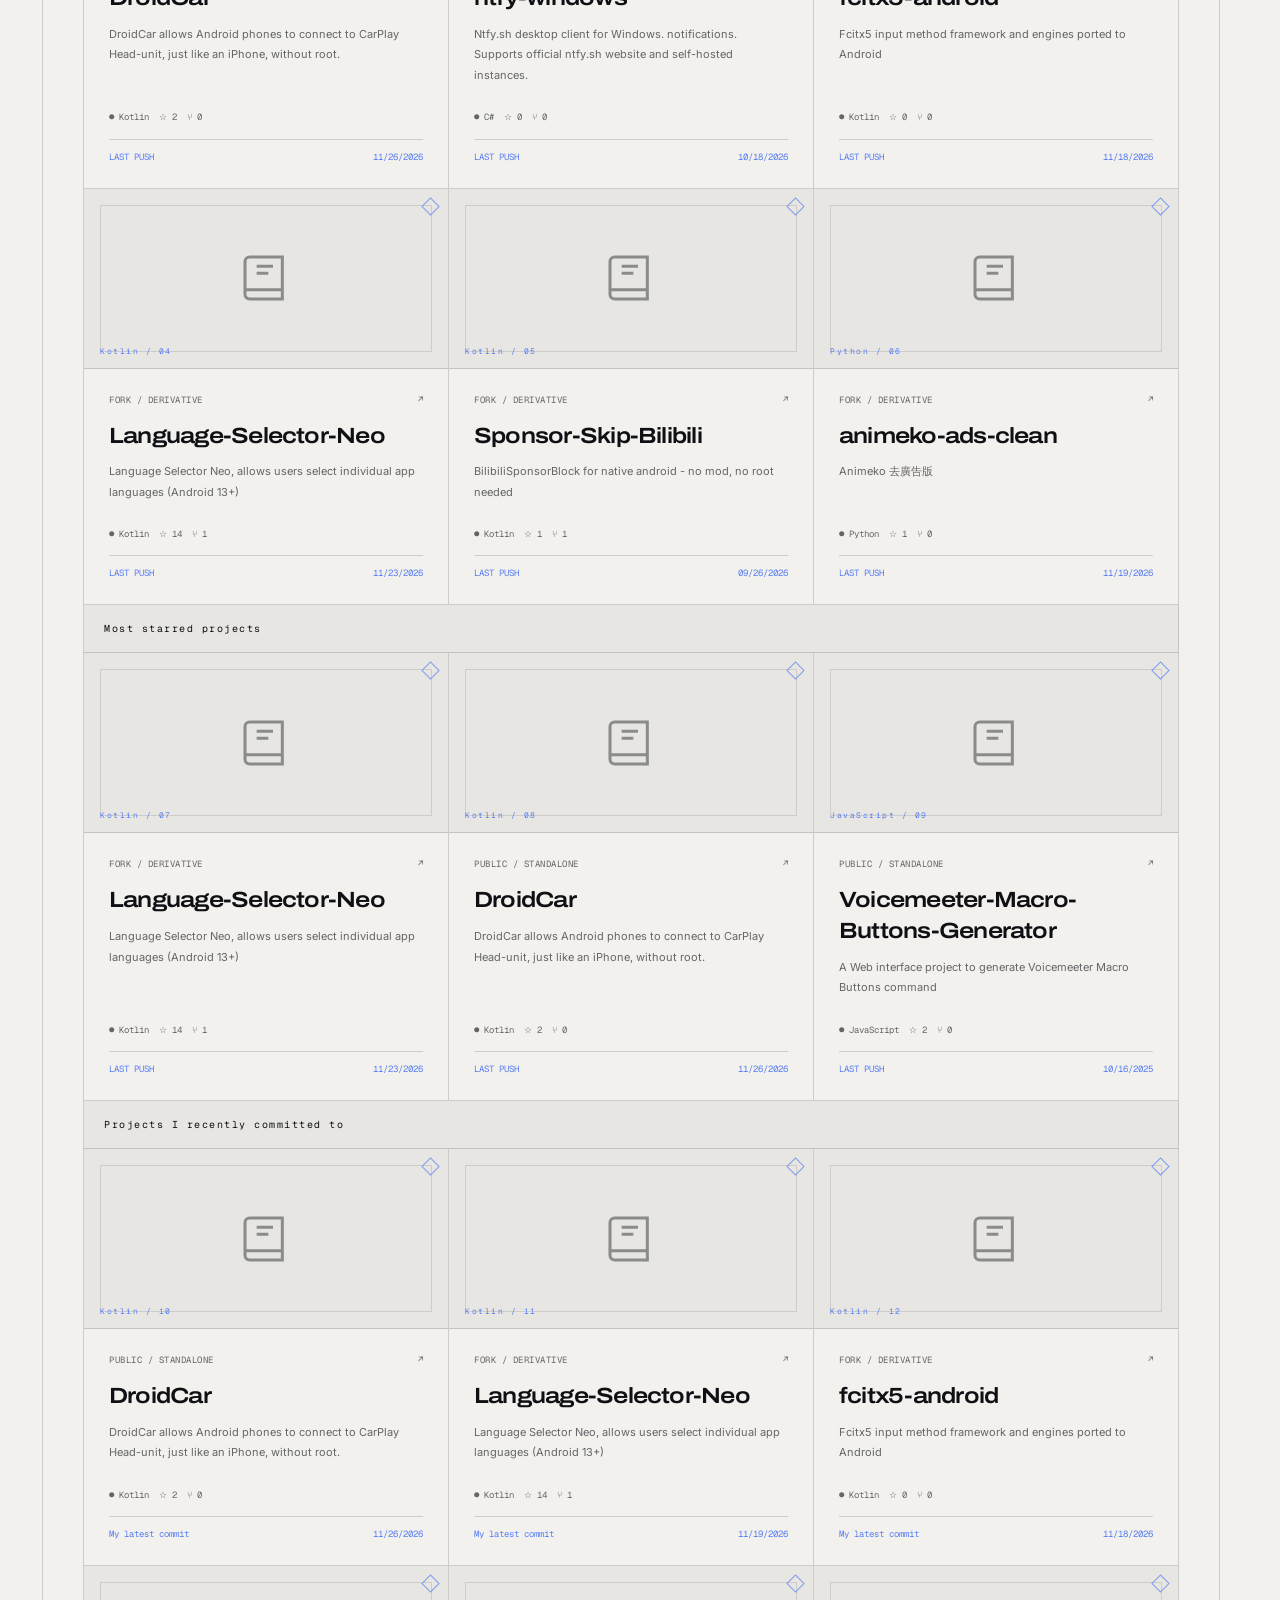
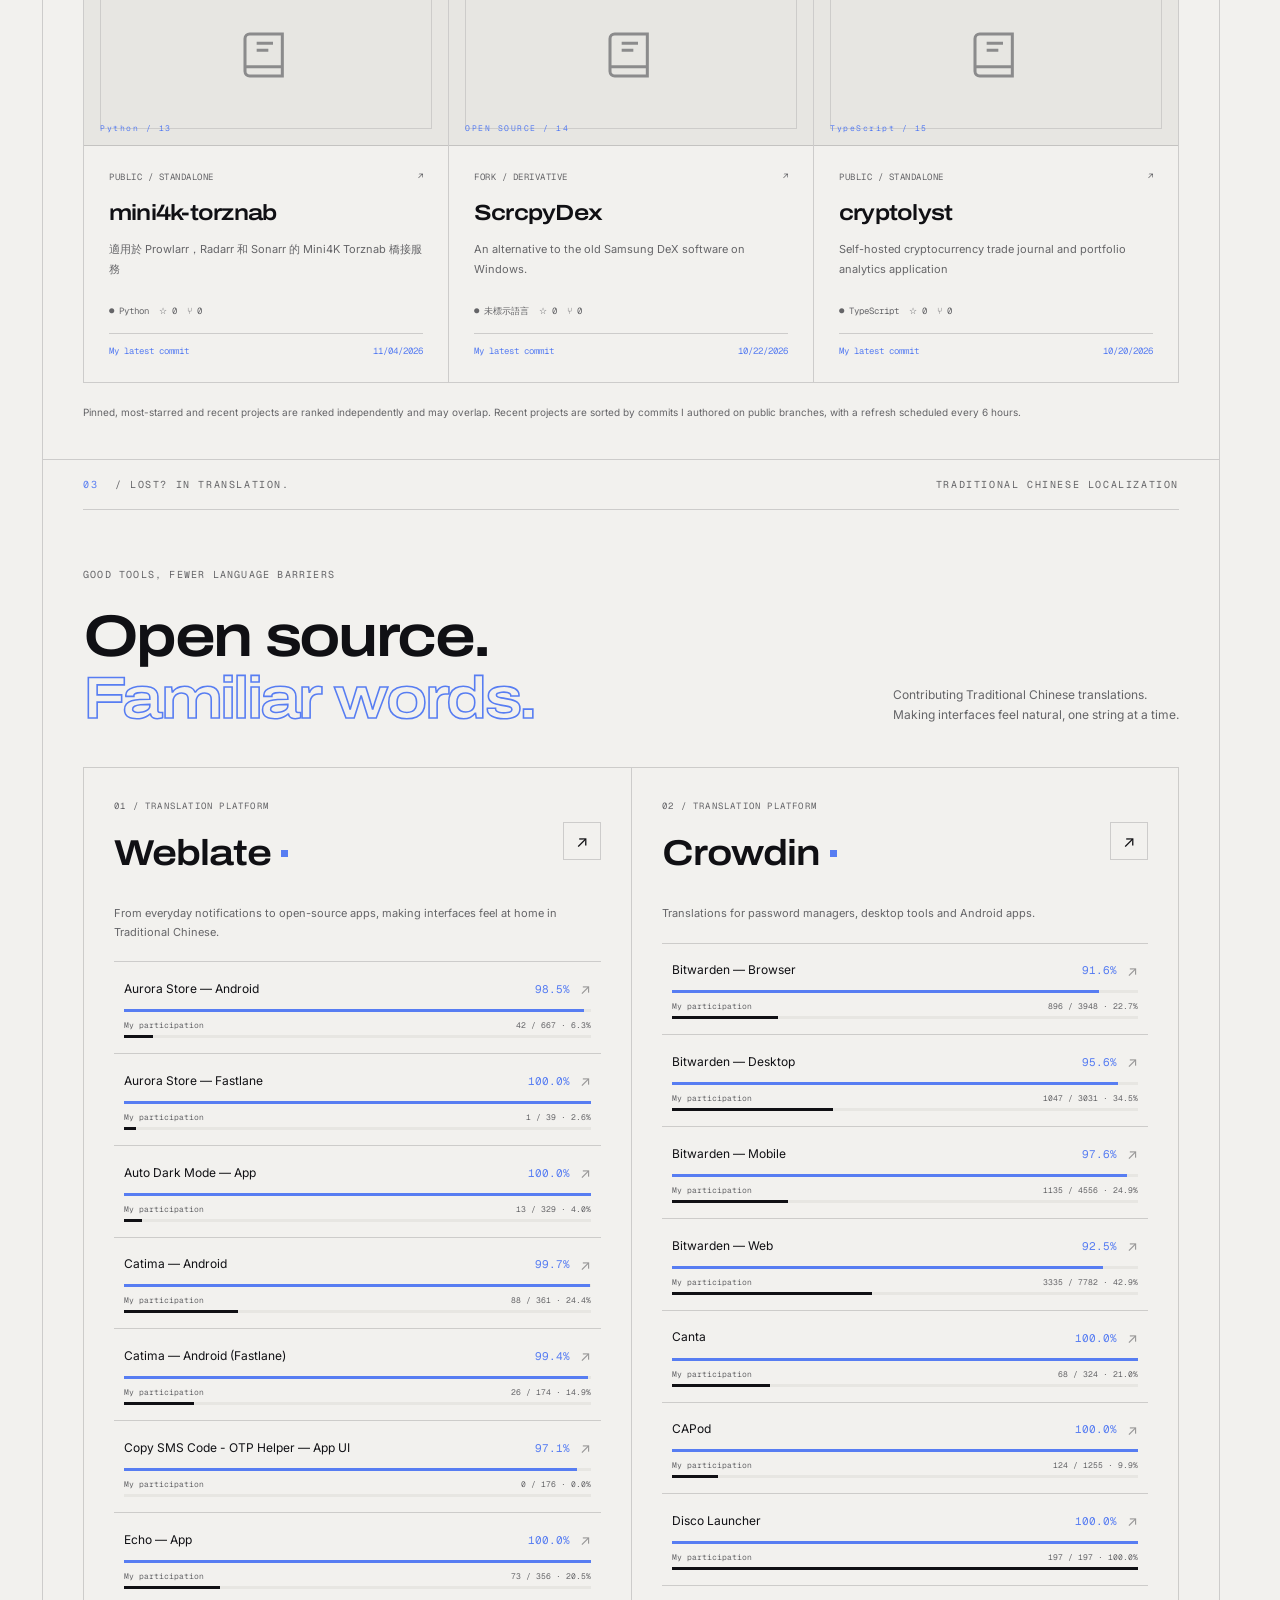
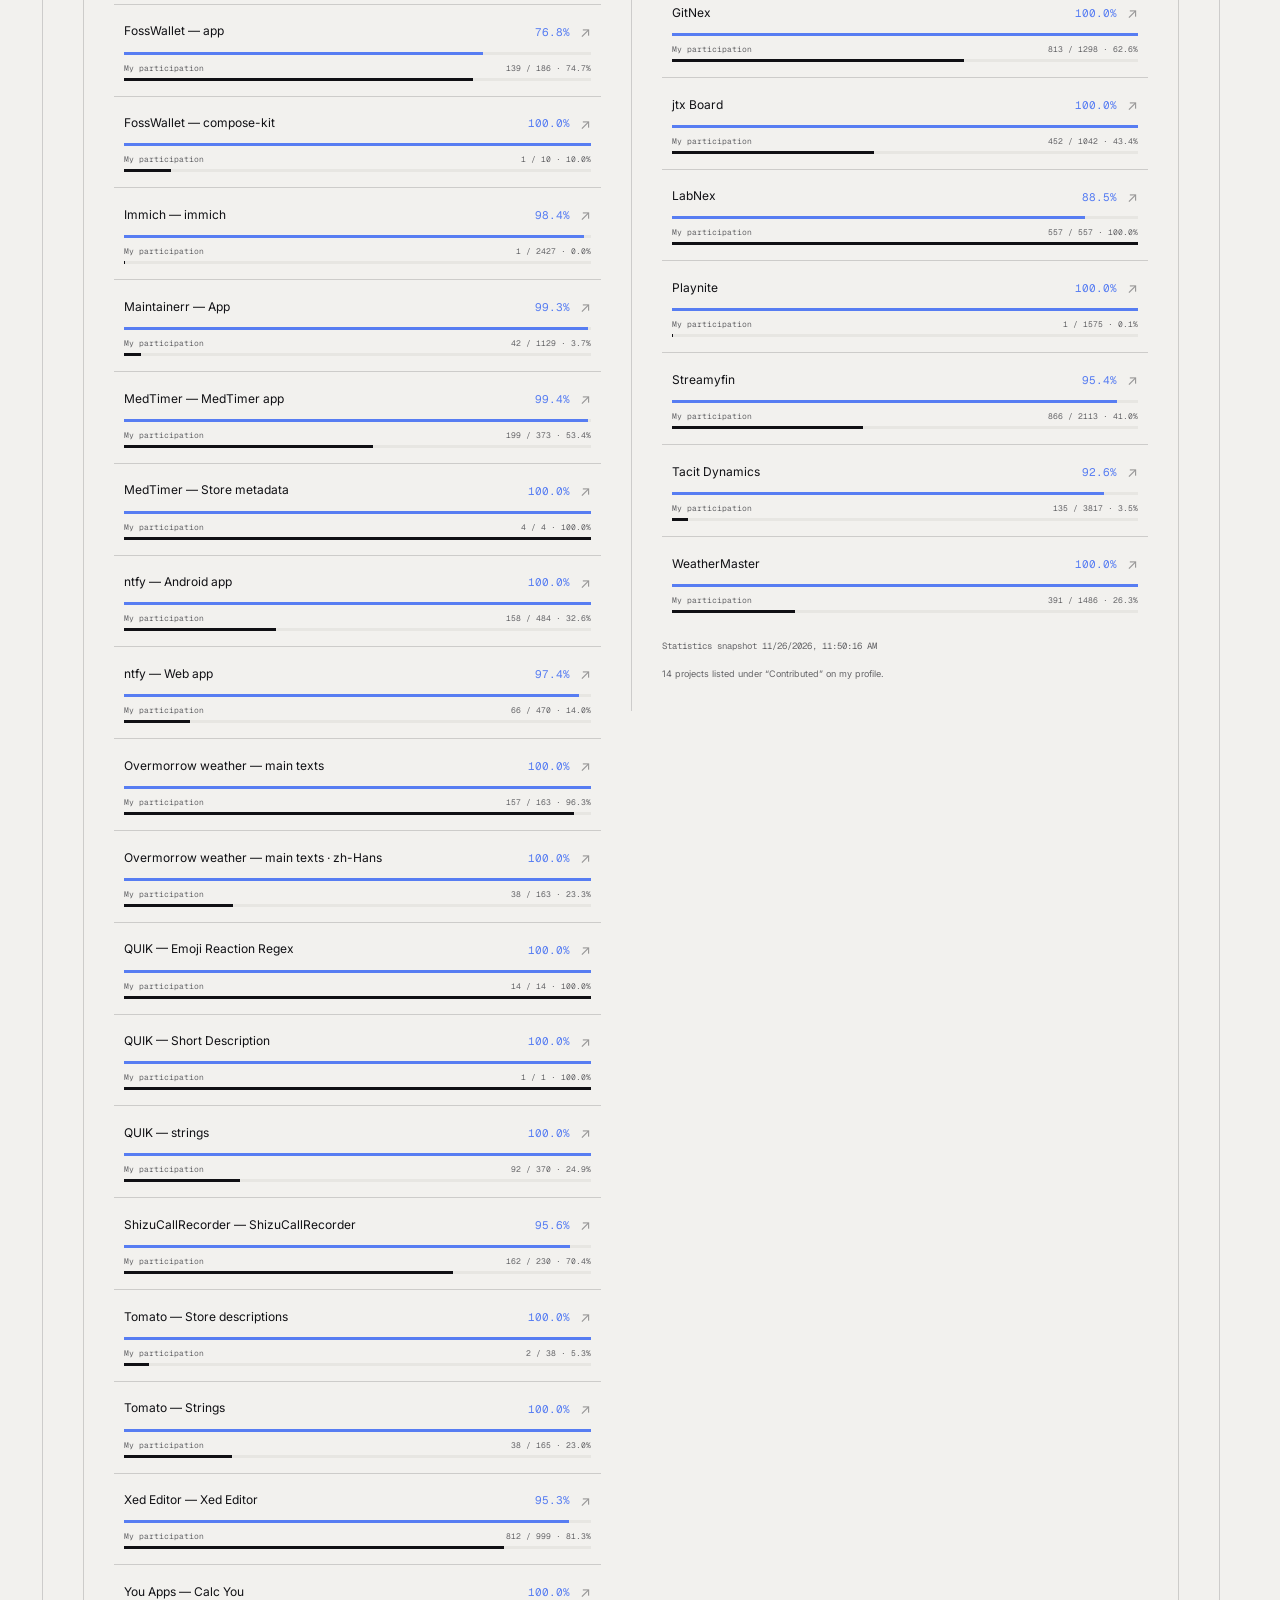
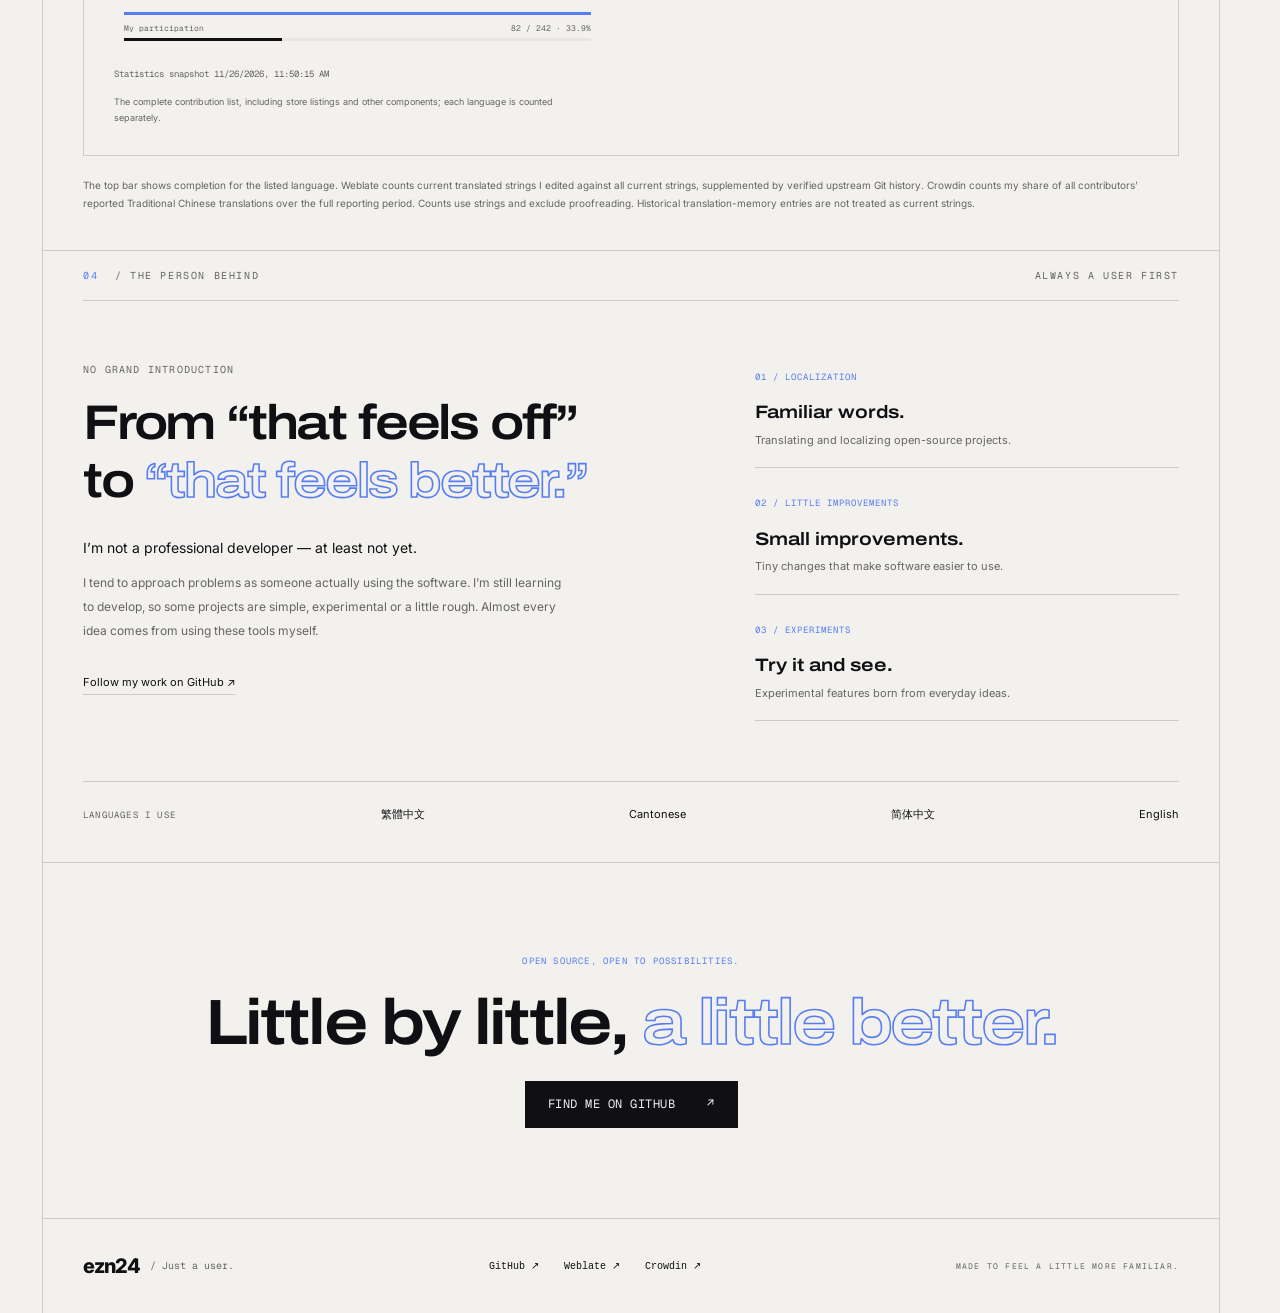
==== commit 62dc4469: "Fix scheduled repository logo JSON serialization and validate before publishing" ====
--- a/index.html
+++ b/index.html
@@ -15,7 +15,7 @@
   <link rel="stylesheet" href="./profile.css?v=20261126-logos">
   <link rel="stylesheet" href="./shared-motion.css?v=1">
   <script src="./i18n.js?v=20261116-recent2" defer></script>
-  <script src="./profile.js?v=20261126-logos" defer></script>
+  <script src="./profile.js?v=20261126-logos-fix1" defer></script>
   <script src="./scroll-instrument.js?v=20261028-smooth6" defer></script>
 </head>
 <body>
